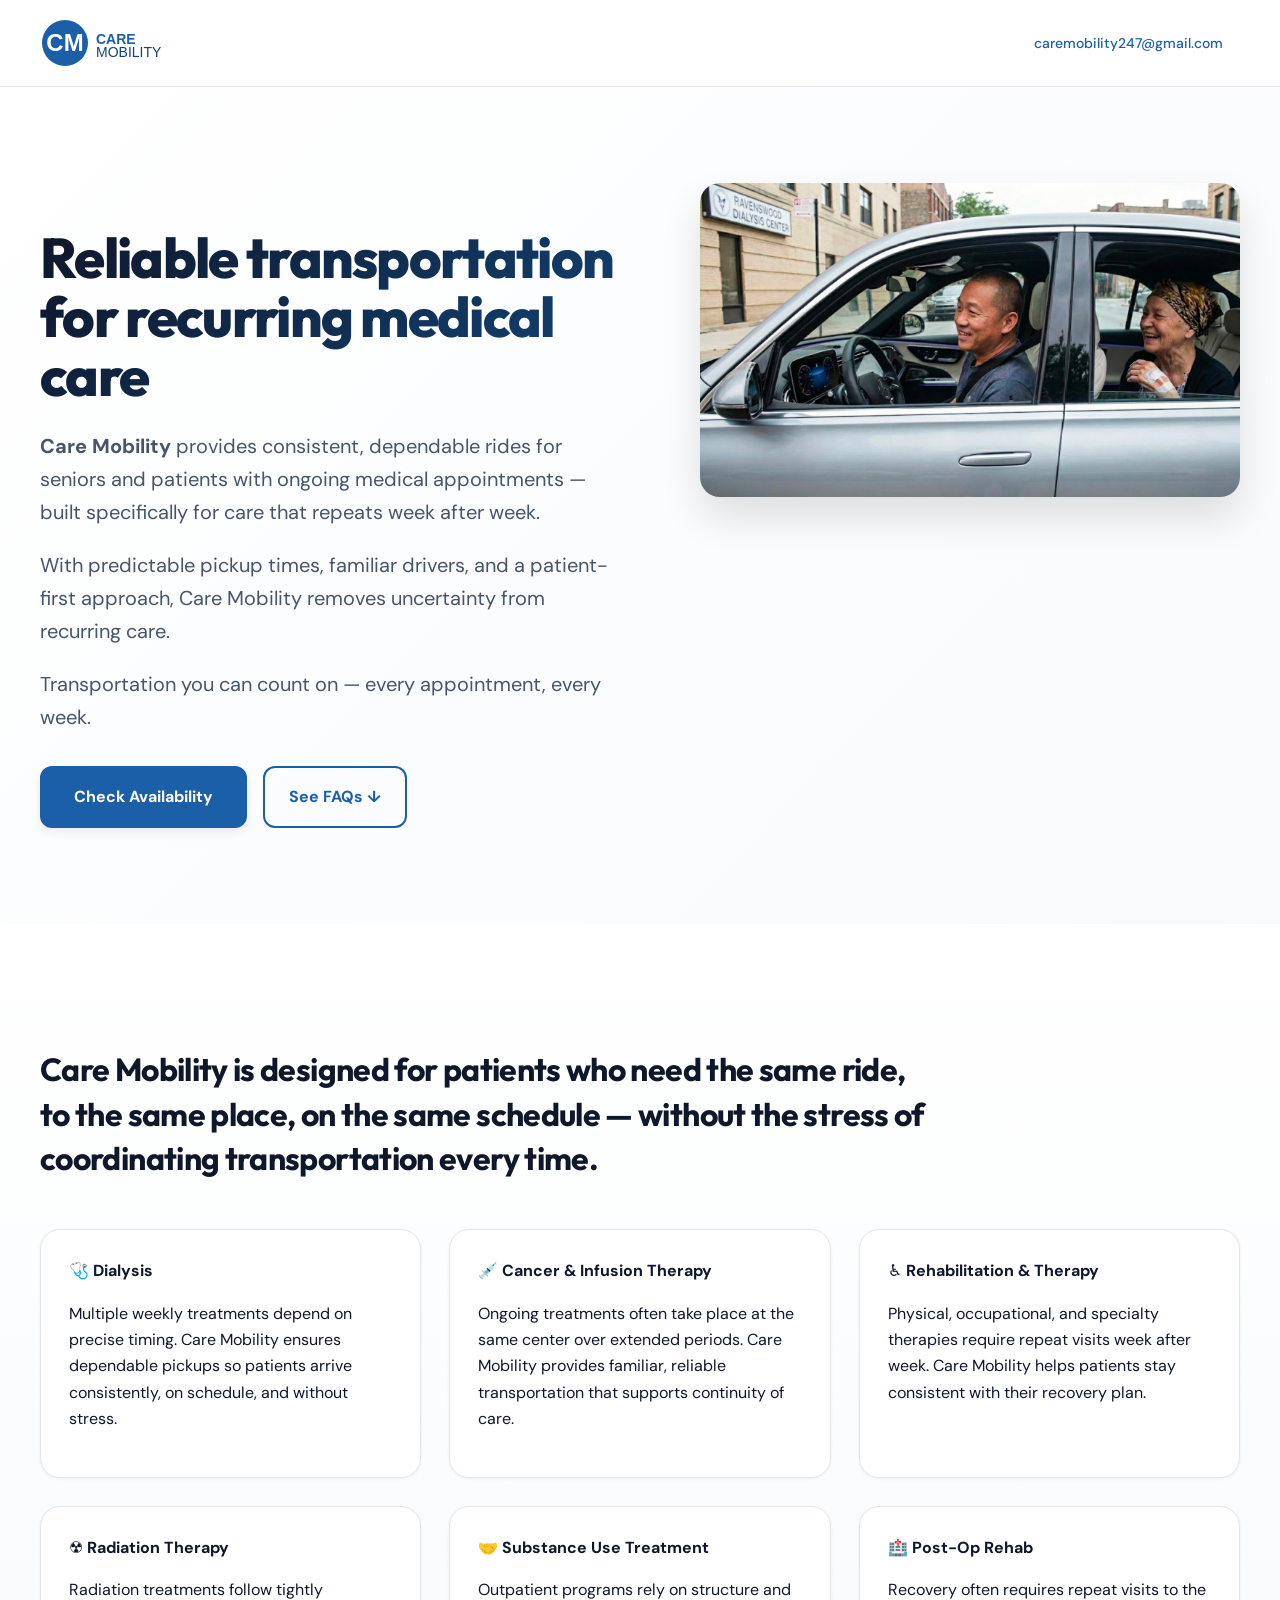
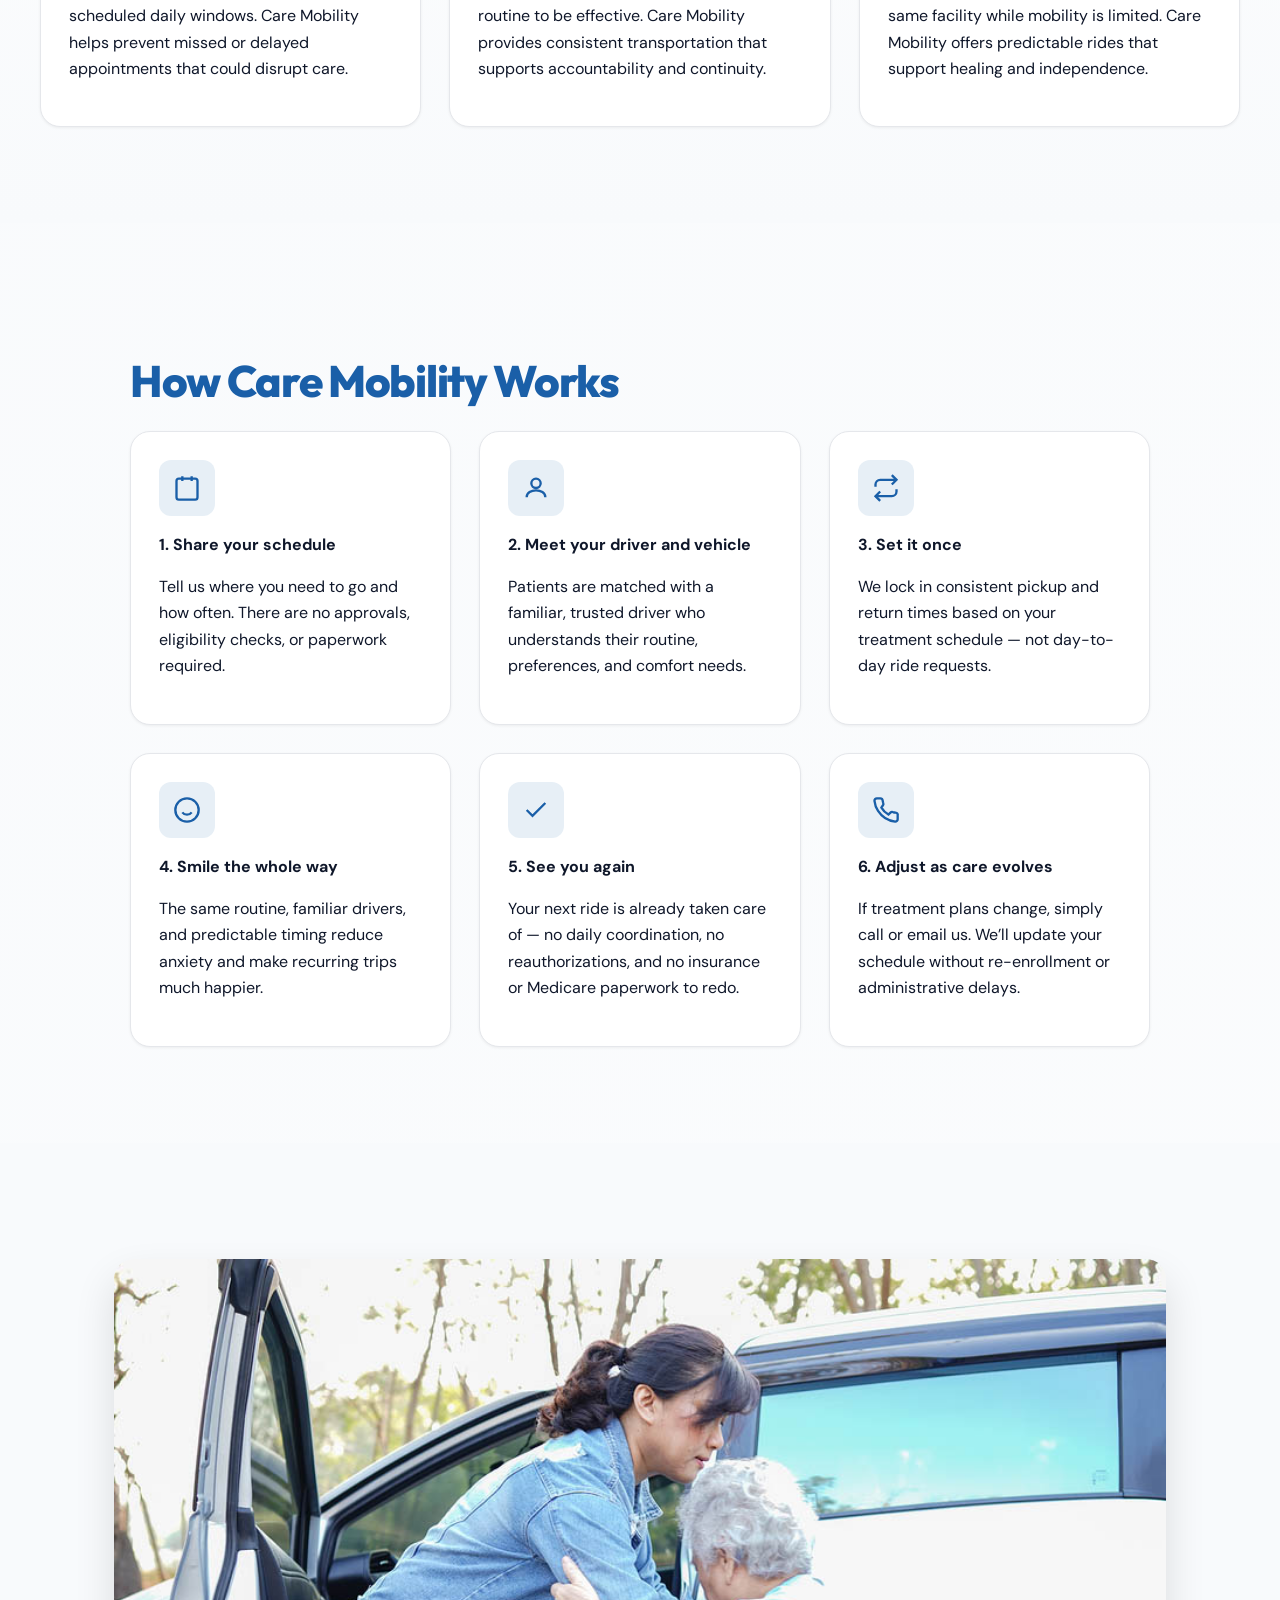
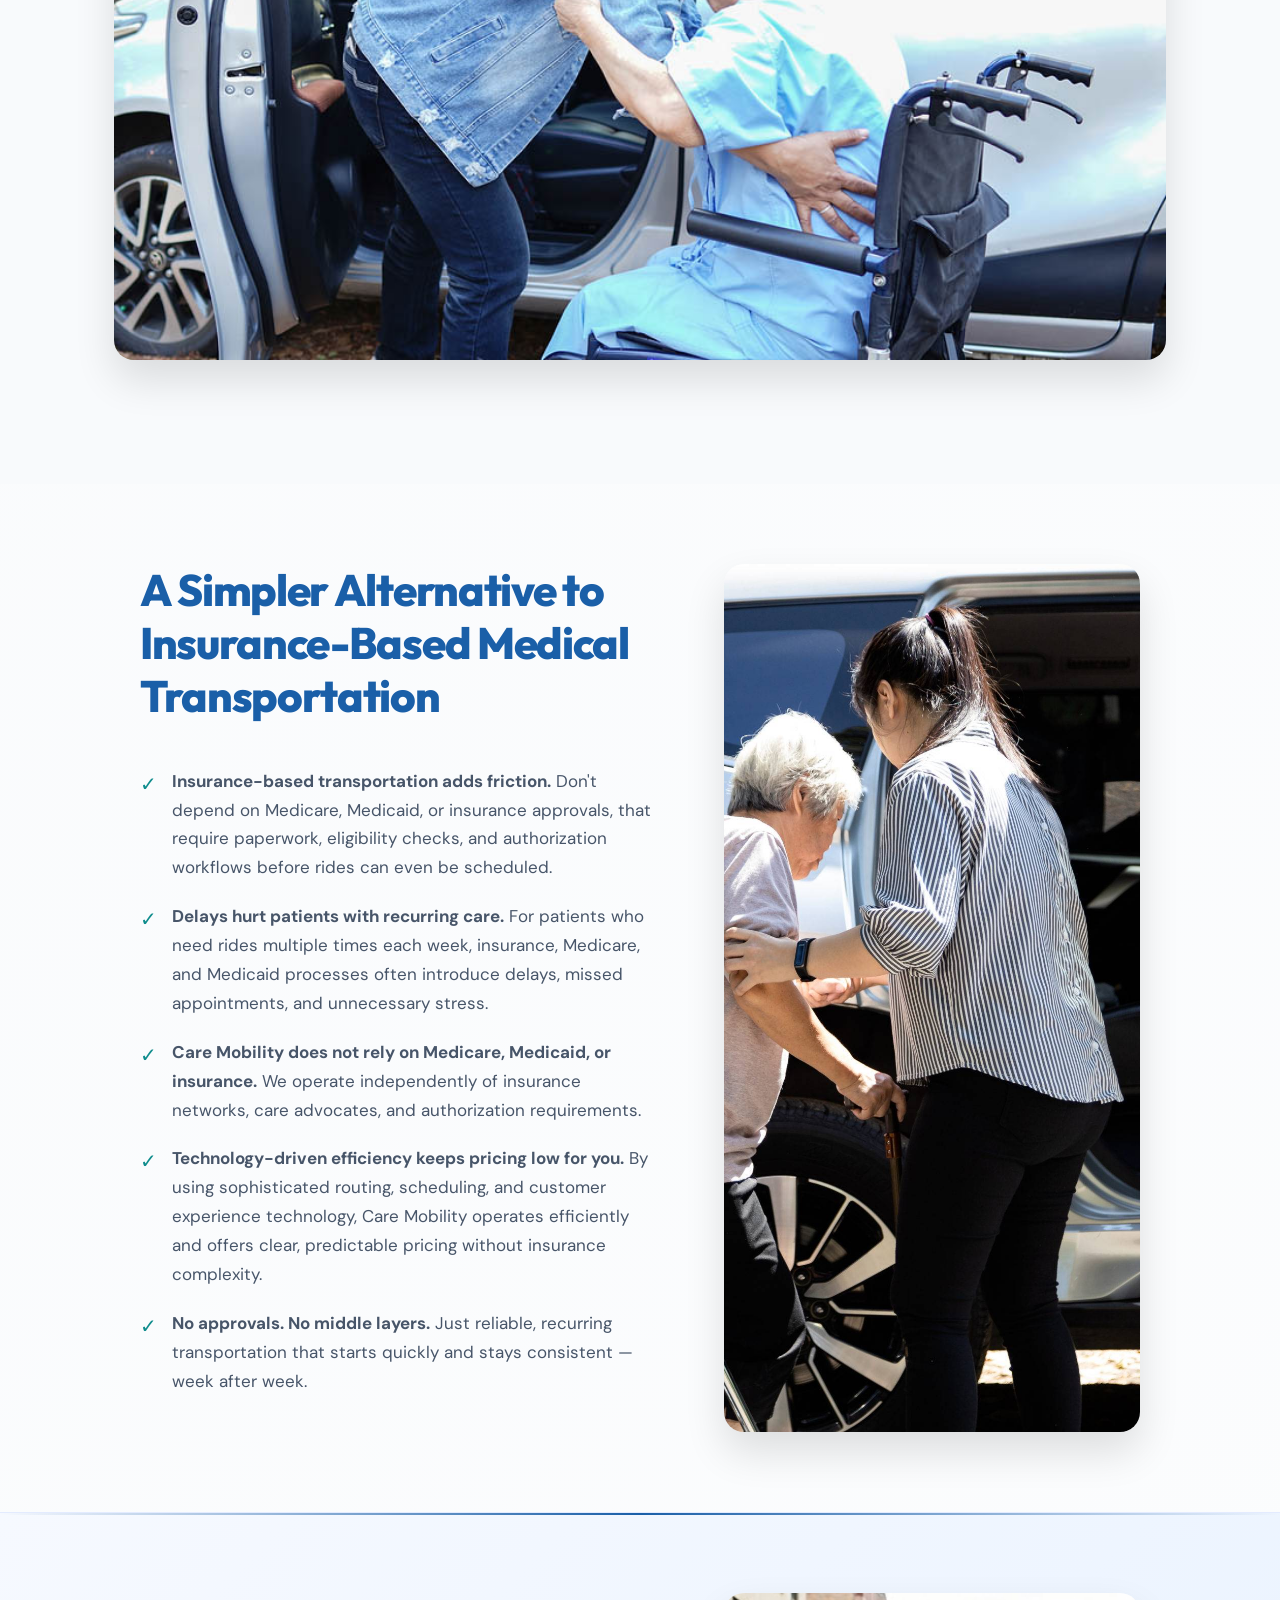
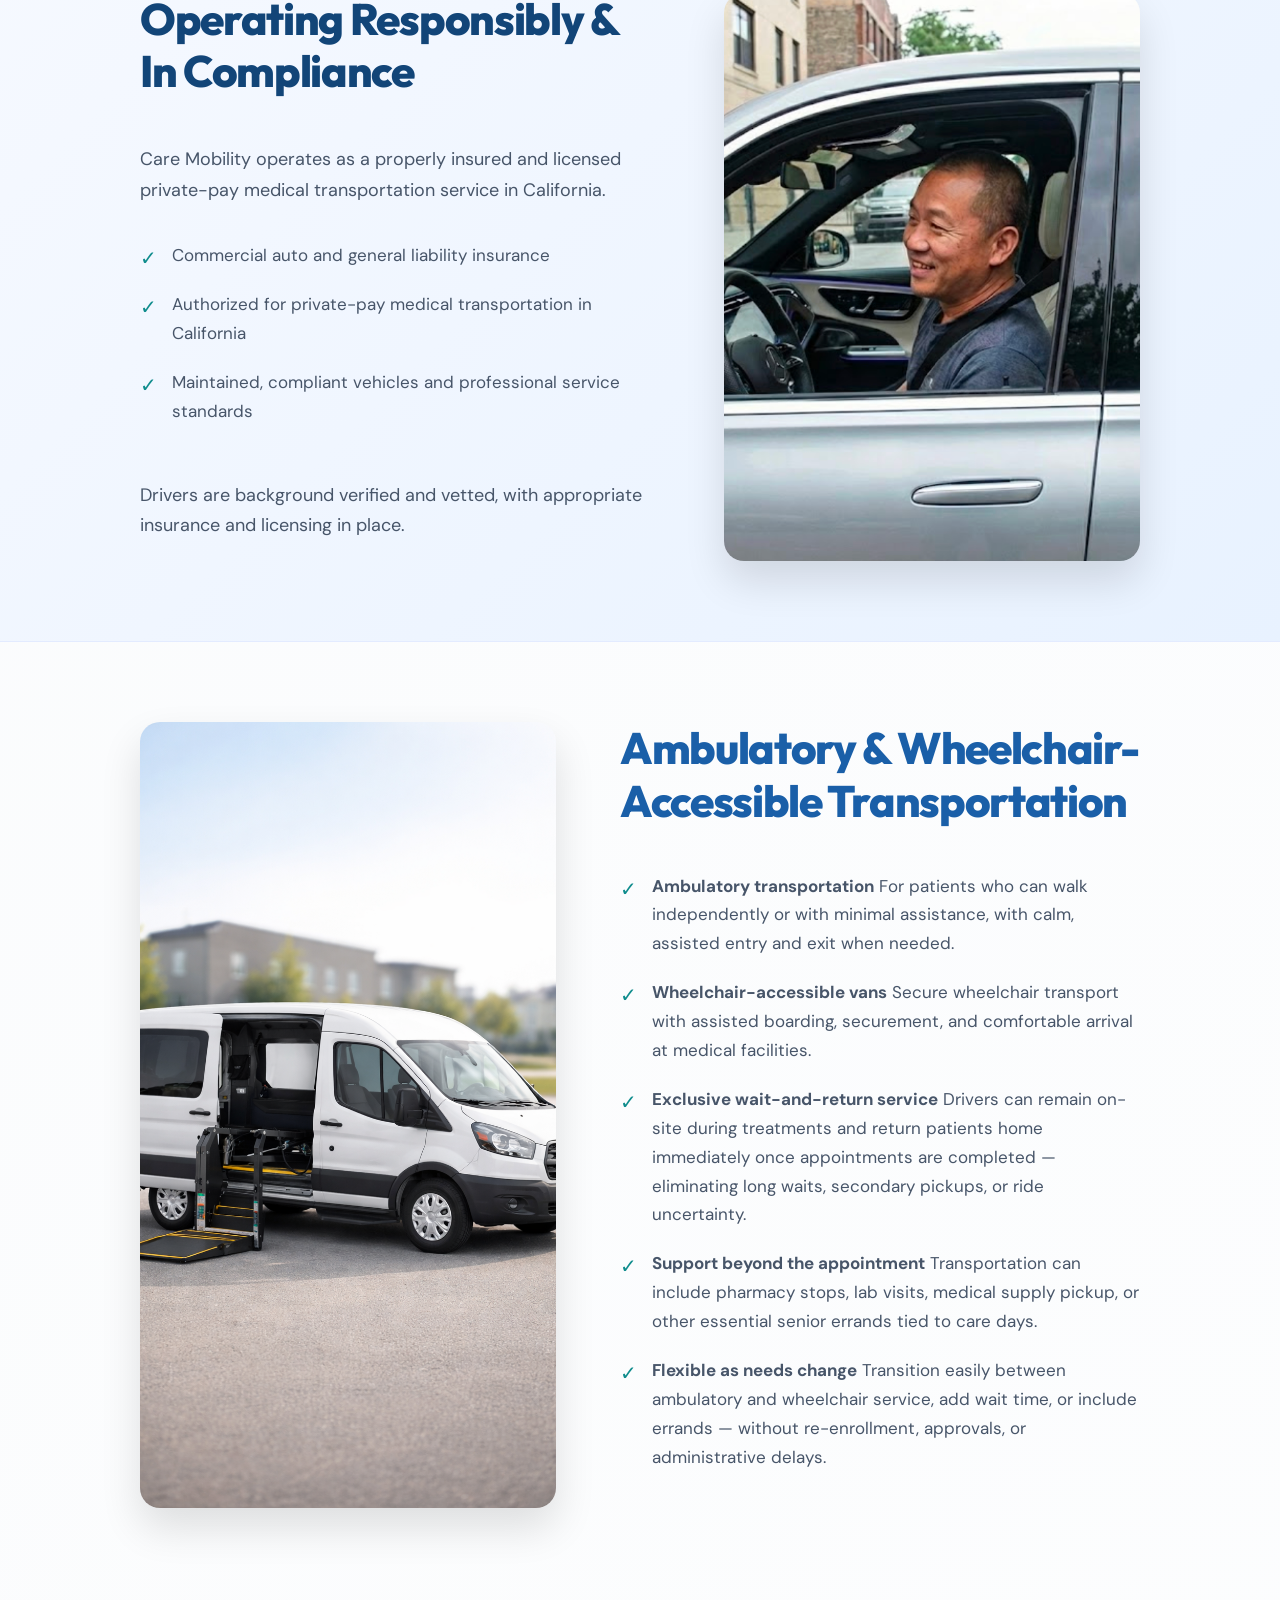
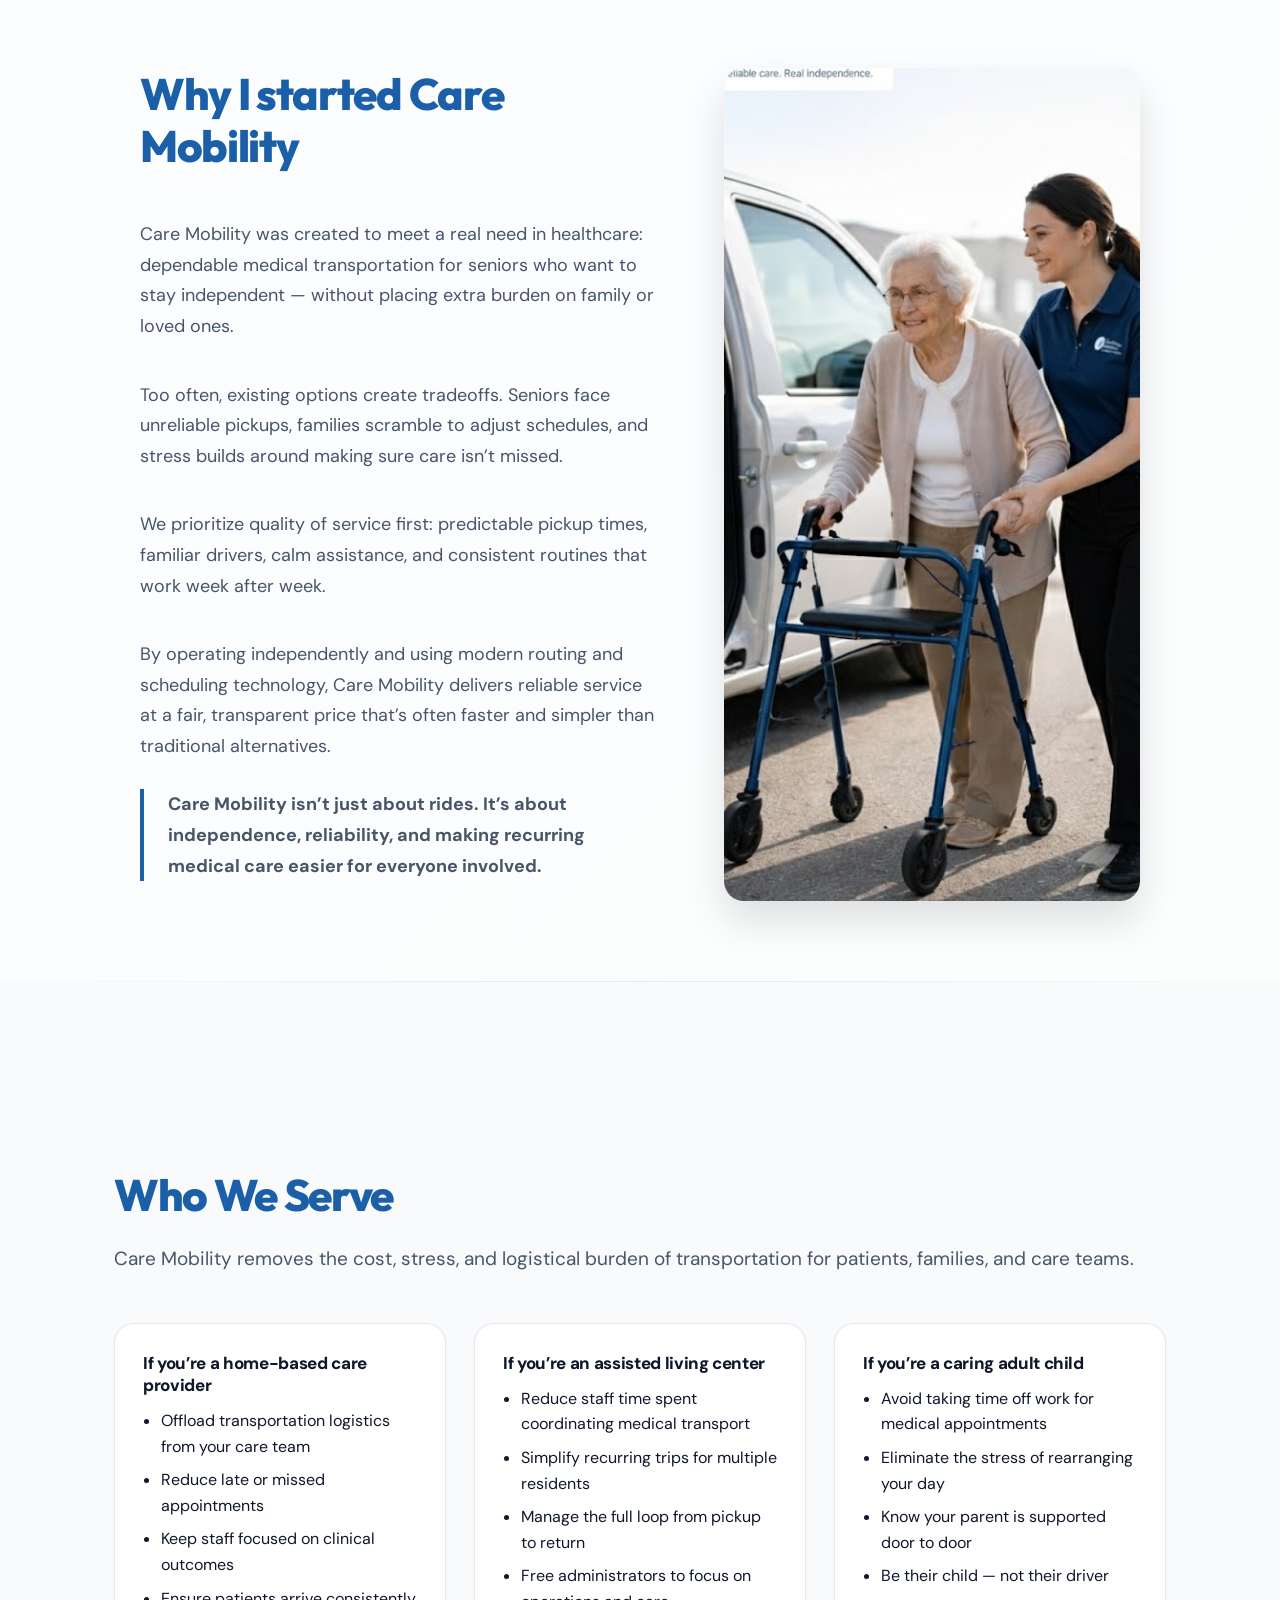
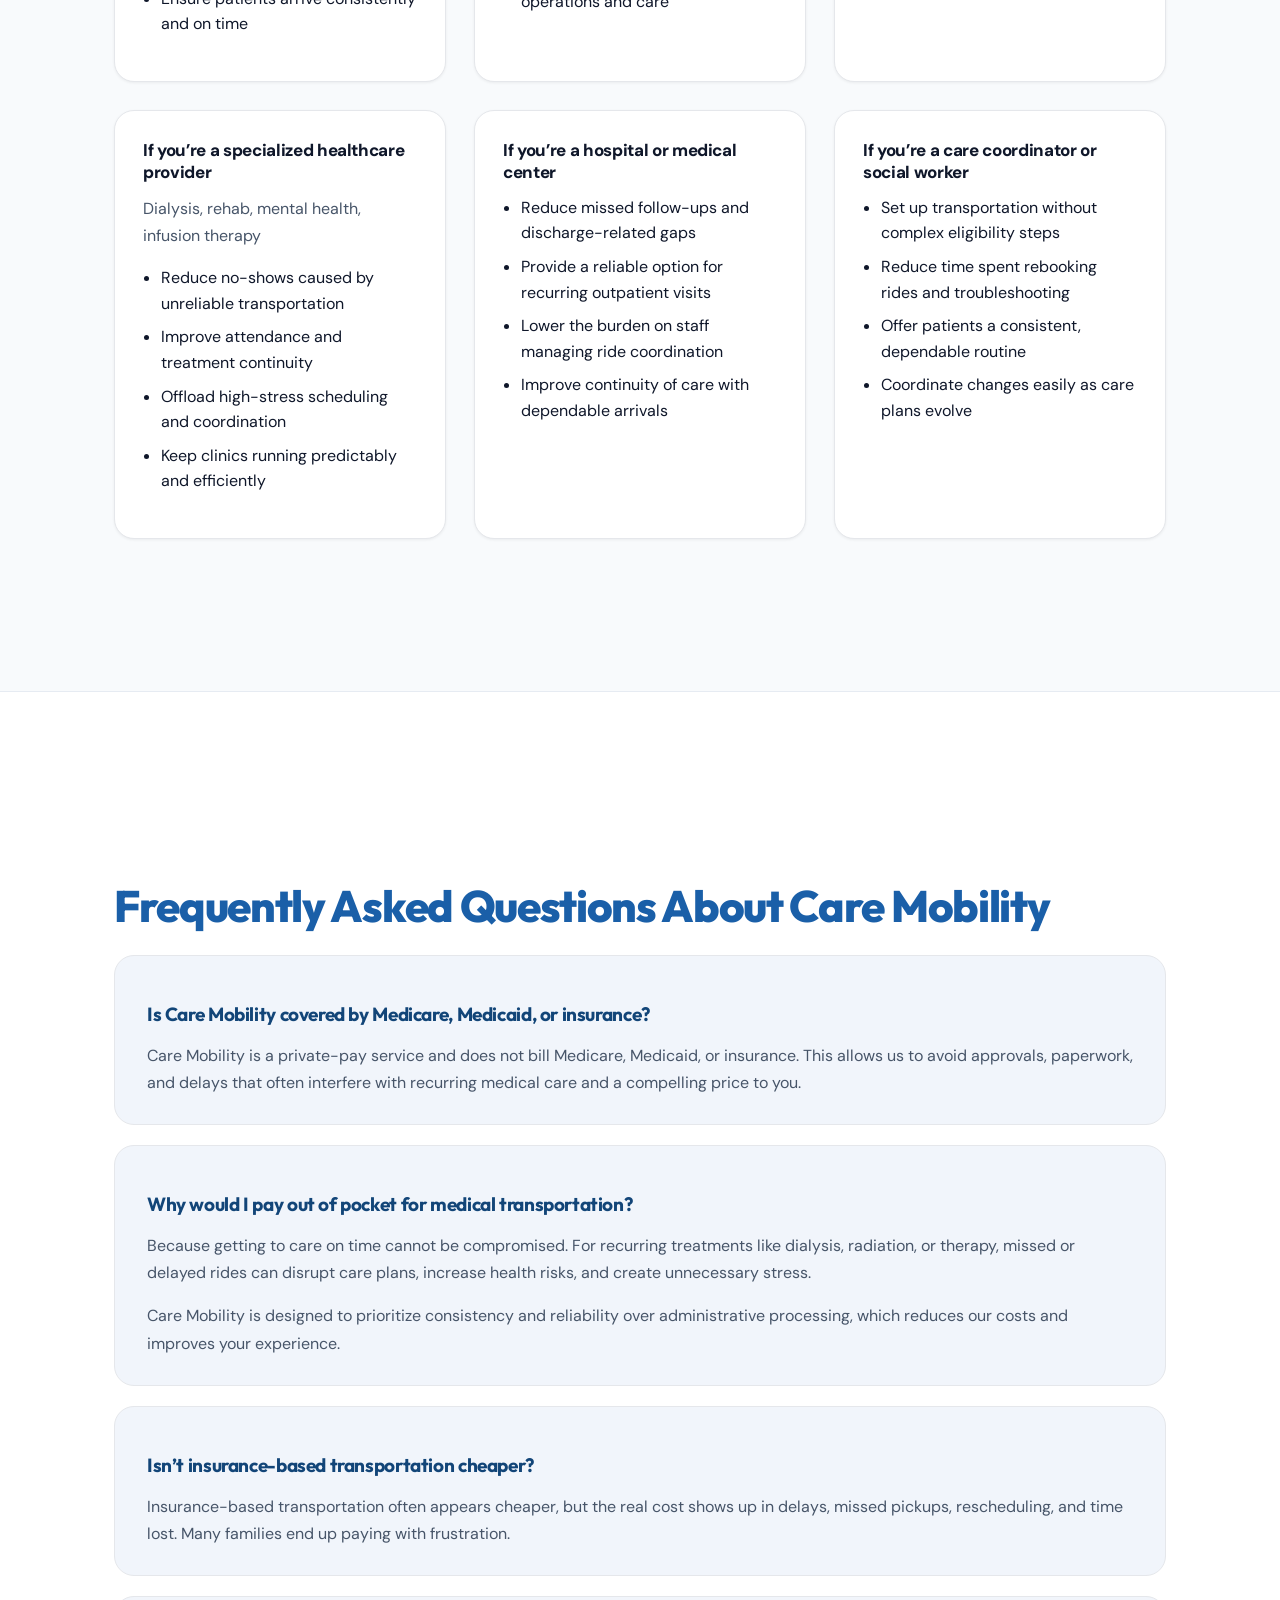
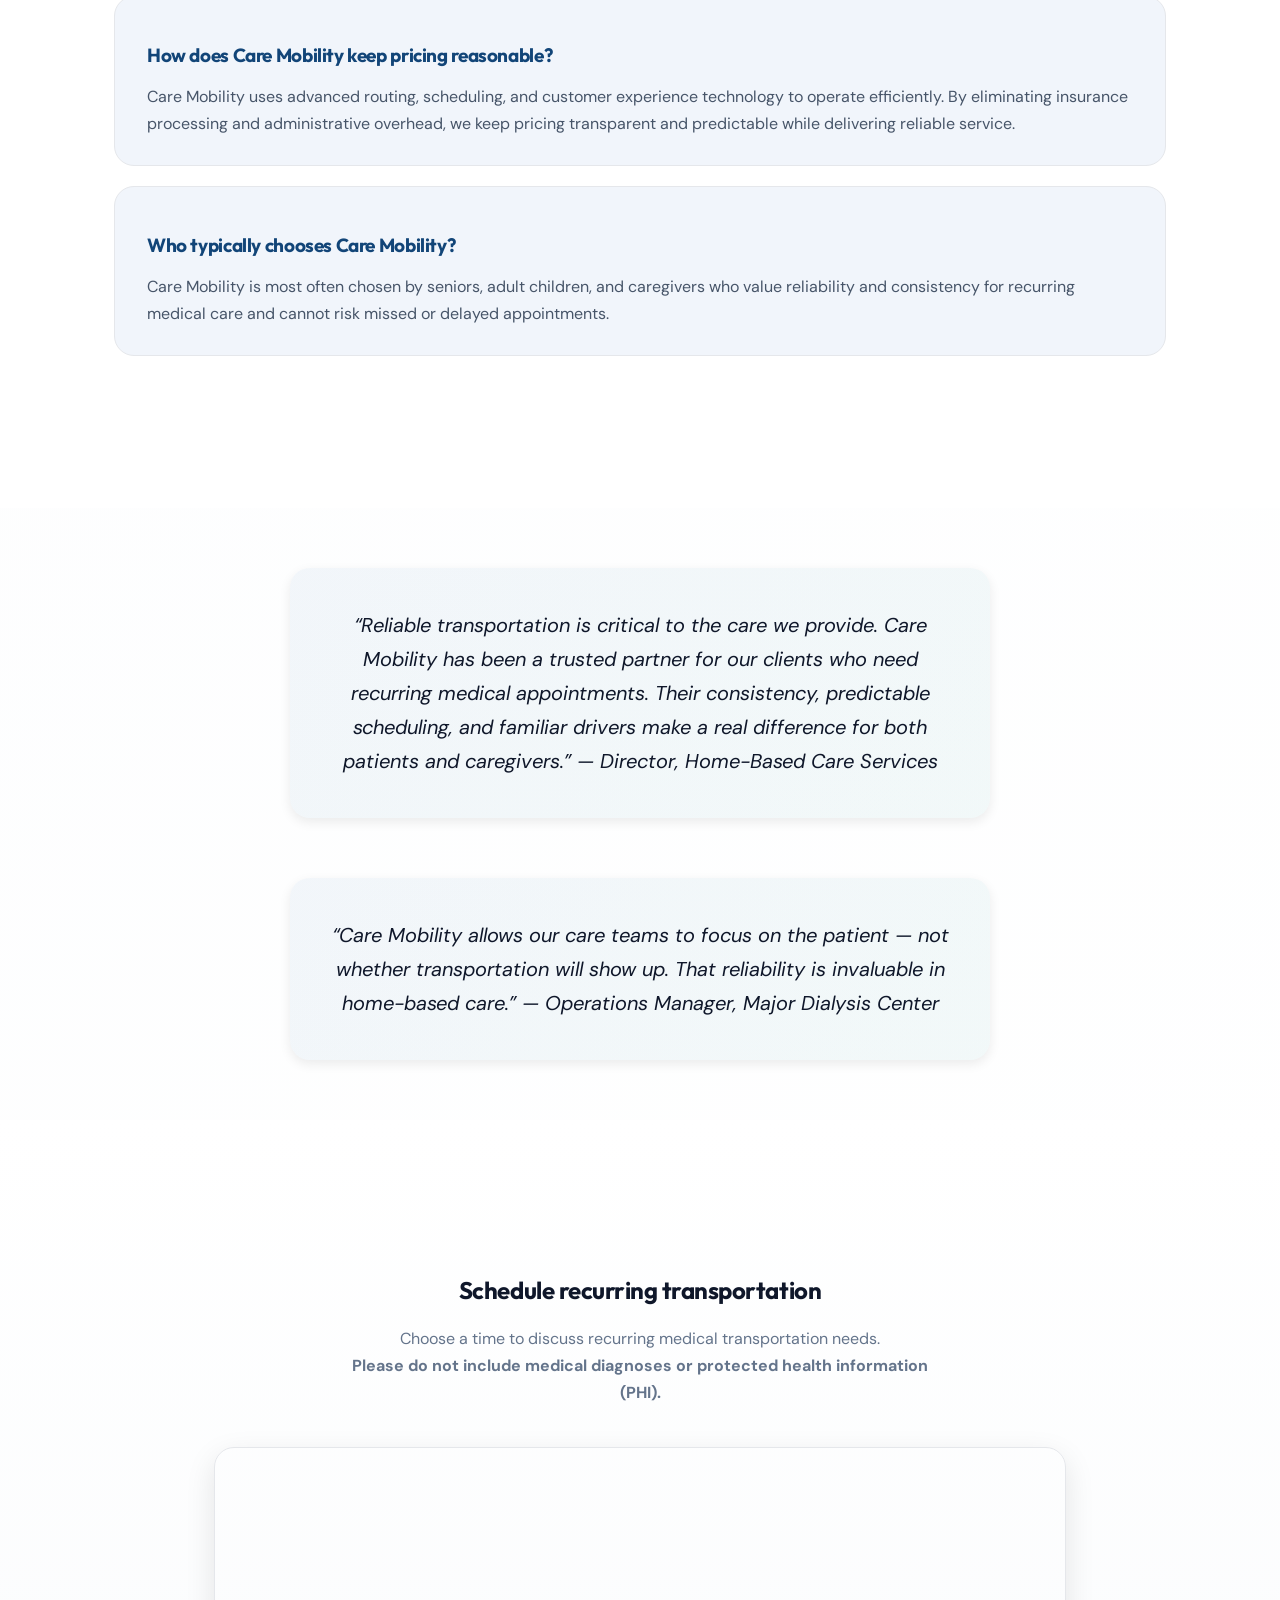
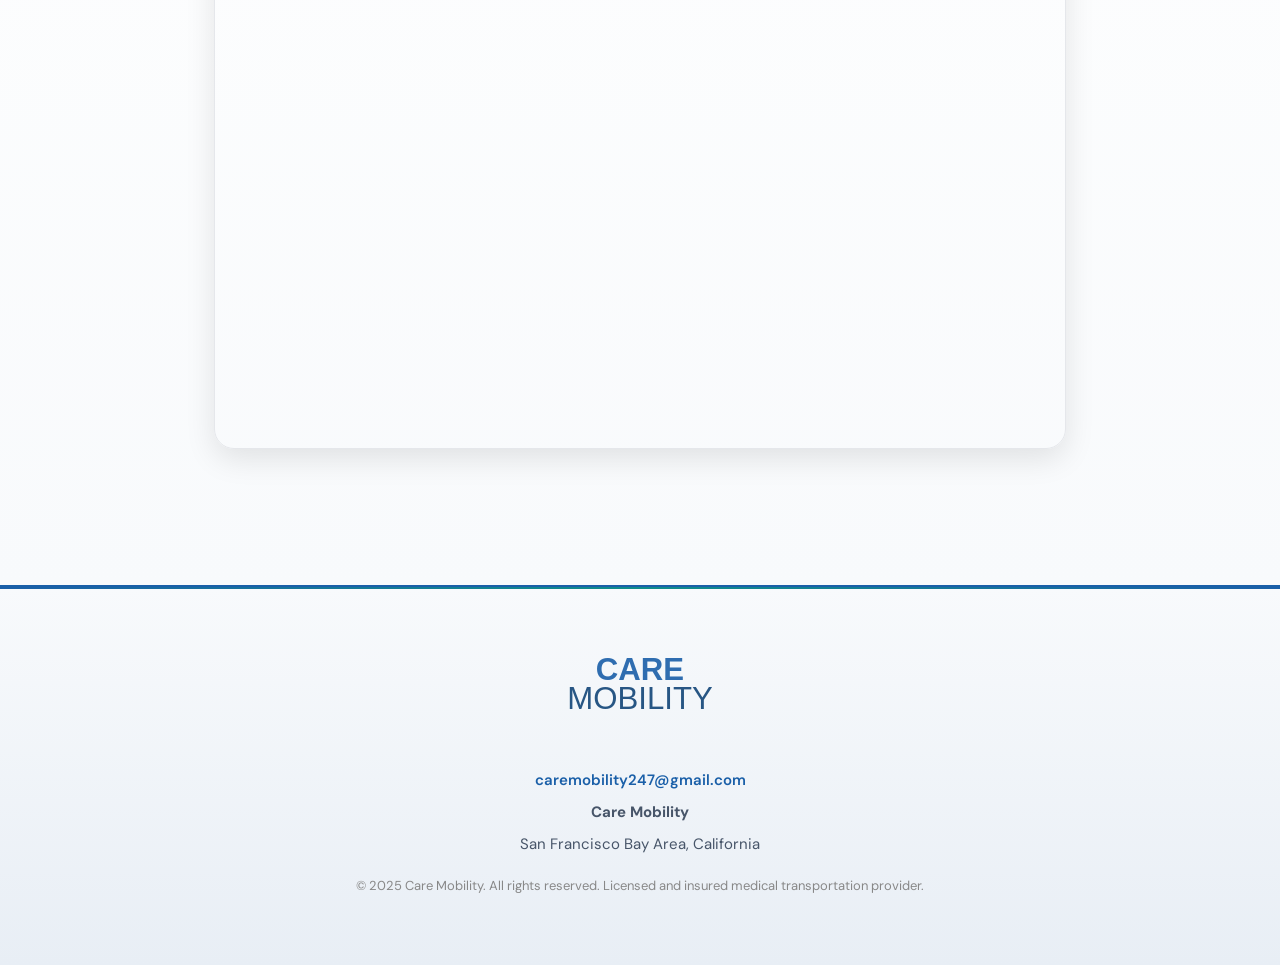
==== index.html @ 783d7b88 "edits" ====
<!DOCTYPE html>
<html lang="en">
<head>
  <meta charset="UTF-8" />
  <meta name="viewport" content="width=device-width, initial-scale=1.0" />
  <title>Care Mobility</title>
  <link rel="stylesheet" href="styles.css" />
  <link rel="icon" href="data:image/svg+xml,<svg xmlns='http://www.w3.org/2000/svg' viewBox='0 0 500 500'><circle cx='250' cy='250' r='240' fill='%231a5fa8'/><text x='250' y='345' font-family='Arial, sans-serif' font-size='280' font-weight='bold' fill='white' text-anchor='middle'>CM</text></svg>" type="image/svg+xml" />
  
  <!-- Google Fonts -->
  <link rel="preconnect" href="https://fonts.googleapis.com">
  <link rel="preconnect" href="https://fonts.gstatic.com" crossorigin>
  <link href="https://fonts.googleapis.com/css2?family=DM+Sans:wght@400;500;700&family=Outfit:wght@400;600;700;800&display=swap" rel="stylesheet">

  <!-- Calendly embed -->
  <link href="https://assets.calendly.com/assets/external/widget.css" rel="stylesheet">
</head>

<body>

<header class="header">
  <div class="header-left">
    <a href="/" class="header-image-link">
      <svg class="header-logo" viewBox="0 0 800 250" xmlns="http://www.w3.org/2000/svg">
        <circle cx="125" cy="125" r="115" fill="#1a5fa8"/>
        <text x="125" y="165" font-family="Arial, sans-serif" font-size="120" font-weight="bold" fill="white" text-anchor="middle">CM</text>
        <text x="280" y="130" font-family="Arial, sans-serif" font-size="70" font-weight="700" fill="#1a5fa8">CARE</text>
        <text x="280" y="195" font-family="Arial, sans-serif" font-size="70" font-weight="300" fill="#124578">MOBILITY</text>
      </svg>
    </a>
  </div>

  <div class="header-right">
    <a href="mailto:caremobility247@gmail.com">caremobility247@gmail.com</a>
  </div>
</header>

<!-- HERO -->
<section class="hero">
  <div class="hero-copy">
    <h1>Reliable transportation<br>for recurring medical care</h1>
    <p>
      <strong>Care Mobility</strong> provides consistent, dependable rides for seniors
      and patients with ongoing medical appointments — built specifically
      for care that repeats week after week.
    </p>
    <p class="hero-subcopy">
      With predictable pickup times, familiar drivers, and a patient-first
      approach, Care Mobility removes uncertainty from recurring care.
    </p>
    <p class="hero-cta">
      Transportation you can count on — every appointment, every week.
    </p>

    <div class="hero-actions">
      <a href="#schedule" class="primary-cta">Check Availability</a>
      <a href="#faq" class="secondary-cta">See FAQs ↓</a>
    </div>
  </div>

  <div class="hero-image">
    <img src="assets/DialysisTrip.jpg" alt="Pleasant ride conversation" />
  </div>
</section>

<!-- SERVICES -->
<section class="services">
  <h2>
    <strong>Care Mobility is designed for patients</strong> who need the same ride,
    to the same place, on the same schedule — without the stress of coordinating
    transportation every time.
  </h2>
  
  <div class="service-grid">
    <div class="service-card">
      <strong>🩺 Dialysis</strong>
      <p>
        Multiple weekly treatments depend on precise timing. Care Mobility ensures
        dependable pickups so patients arrive consistently, on schedule, and without stress.
      </p>
    </div>

    <div class="service-card">
      <strong>💉 Cancer & Infusion Therapy</strong>
      <p>
        Ongoing treatments often take place at the same center over extended periods.
        Care Mobility provides familiar, reliable transportation that supports continuity of care.
      </p>
    </div>

    <div class="service-card">
      <strong>♿ Rehabilitation & Therapy</strong>
      <p>
        Physical, occupational, and specialty therapies require repeat visits week after week.
        Care Mobility helps patients stay consistent with their recovery plan.
      </p>
    </div>

    <div class="service-card">
      <strong>☢️ Radiation Therapy</strong>
      <p>
        Radiation treatments follow tightly scheduled daily windows.
        Care Mobility helps prevent missed or delayed appointments that could disrupt care.
      </p>
    </div>

    <div class="service-card">
      <strong>🤝 Substance Use Treatment</strong>
      <p>
        Outpatient programs rely on structure and routine to be effective.
        Care Mobility provides consistent transportation that supports accountability and continuity.
      </p>
    </div>

    <div class="service-card">
      <strong>🏥 Post-Op Rehab</strong>
      <p>
        Recovery often requires repeat visits to the same facility while mobility is limited.
        Care Mobility offers predictable rides that support healing and independence.
      </p>
    </div>
  </div>
</section>


<!-- HOW IT WORKS -->
<section class="how-it-works">
  <h2 class="section-title-blue">How Care Mobility Works</h2>

  <div class="how-steps-grid">

    <div class="how-step">
      <div class="how-icon">
        <!-- calendar -->
        <svg viewBox="0 0 24 24" fill="none" stroke="currentColor">
          <rect x="3" y="4" width="18" height="18" rx="2"/>
          <line x1="16" y1="2" x2="16" y2="6"/>
          <line x1="8" y1="2" x2="8" y2="6"/>
        </svg>
      </div>
      <strong>1. Share your schedule</strong>
      <p>
        Tell us where you need to go and how often.
        There are no approvals, eligibility checks, or paperwork required.
      </p>
    </div>

    <div class="how-step">
      <div class="how-icon">
        <!-- user -->
        <svg viewBox="0 0 24 24" fill="none" stroke="currentColor">
          <circle cx="12" cy="8" r="4"/>
          <path d="M4 20c0-4 4-6 8-6s8 2 8 6"/>
        </svg>
      </div>
      <strong>2. Meet your driver and vehicle</strong>
      <p>
        Patients are matched with a familiar, trusted driver who understands
        their routine, preferences, and comfort needs.
      </p>
    </div>

    <div class="how-step">
      <div class="how-icon">
        <!-- repeat -->
        <svg viewBox="0 0 24 24" fill="none" stroke="currentColor">
          <polyline points="17 1 21 5 17 9"/>
          <path d="M3 11V9a4 4 0 014-4h14"/>
          <polyline points="7 23 3 19 7 15"/>
          <path d="M21 13v2a4 4 0 01-4 4H3"/>
        </svg>
      </div>
      <strong>3. Set it once</strong>
      <p>
        We lock in consistent pickup and return times based on your treatment
        schedule — not day-to-day ride requests.
      </p>
    </div>

    <div class="how-step">
      <div class="how-icon">
        <!-- smile -->
        <svg viewBox="0 0 24 24" fill="none" stroke="currentColor">
          <circle cx="12" cy="12" r="10"/>
          <path d="M8 14s1.5 2 4 2 4-2 4-2"/>
          <line x1="9" y1="9" x2="9.01" y2="9"/>
          <line x1="15" y1="9" x2="15.01" y2="9"/>
        </svg>
      </div>
      <strong>4. Smile the whole way</strong>
      <p>
        The same routine, familiar drivers, and predictable timing reduce
        anxiety and make recurring trips much happier.
      </p>
    </div>

    <div class="how-step">
      <div class="how-icon">
        <!-- check -->
        <svg viewBox="0 0 24 24" fill="none" stroke="currentColor">
          <polyline points="20 6 9 17 4 12"/>
        </svg>
      </div>
      <strong>5. See you again</strong>
      <p>
        Your next ride is already taken care of — no daily coordination,
        no reauthorizations, and no insurance or Medicare paperwork to redo.
      </p>
    </div>

    <div class="how-step">
      <div class="how-icon">
        <!-- phone -->
        <svg viewBox="0 0 24 24" fill="none" stroke="currentColor">
          <path d="M22 16.92v3a2 2 0 01-2.18 2
            19.79 19.79 0 01-8.63-3.07
            19.5 19.5 0 01-6-6
            19.79 19.79 0 01-3.07-8.67A2 2 0 014.11 2h3
            a2 2 0 012 1.72c.12.81.3 1.6.54 2.36a2 2 0 01-.45 2.11L8.09 9.91
            a16 16 0 006 6l1.72-1.72a2 2 0 012.11-.45
            c.76.24 1.55.42 2.36.54A2 2 0 0122 16.92z"/>
        </svg>
      </div>
      <strong>6. Adjust as care evolves</strong>
      <p>
        If treatment plans change, simply call or email us.
        We’ll update your schedule without re-enrollment or administrative delays.
      </p>
    </div>

  </div>
</section>

<!-- HOW IT WORKS IMAGE -->
<section class="how-works-image">
  <div class="container">
    <img src="assets/senior-arrival-medical.jpg" alt="Senior arriving at medical facility" class="full-width-image" />
  </div>
</section>

<!-- SIMPLER ALTERNATIVE -->
<section class="alt-module">
  <div class="alt-container alt-split">

    <div class="alt-text alt-flat">
      <h2>A Simpler Alternative to Insurance-Based Medical Transportation</h2>

      <ul class="alt-bullets flat">
        <li>
          <strong>Insurance-based transportation adds friction.</strong>
          Don't depend on Medicare, Medicaid, or insurance approvals,
          that require paperwork, eligibility checks, and authorization workflows
          before rides can even be scheduled.
        </li>

        <li>
          <strong>Delays hurt patients with recurring care.</strong>
          For patients who need rides multiple times each week, insurance,
          Medicare, and Medicaid processes often introduce delays, missed
          appointments, and unnecessary stress.
        </li>

        <li>
          <strong>Care Mobility does not rely on Medicare, Medicaid, or insurance.</strong>
          We operate independently of insurance networks, care advocates,
          and authorization requirements.
        </li>

        <li>
          <strong>Technology-driven efficiency keeps pricing low for you.</strong>
          By using sophisticated routing, scheduling, and customer experience
          technology, Care Mobility operates efficiently and offers clear,
          predictable pricing without insurance complexity.
        </li>

        <li>
          <strong>No approvals. No middle layers.</strong>
          Just reliable, recurring transportation that starts quickly and
          stays consistent — week after week.
        </li>
      </ul>
    </div>

    <div class="alt-images">
      <img src="assets/senior-driver-assist.jpg" alt="Driver assisting senior into vehicle" />
    </div>
  </div>
</section>

<!-- INSURANCE & LICENSING -->
<section class="alt-module trust-module subtle">
  <div class="alt-container alt-split">

    <!-- LEFT: COPY -->
    <div class="alt-text">
      <h2>Operating Responsibly & In Compliance</h2>

      <p>
        Care Mobility operates as a properly insured and licensed
        private-pay medical transportation service in California.
      </p>

      <ul class="alt-bullets compact">
        <li>Commercial auto and general liability insurance</li>
        <li>Authorized for private-pay medical transportation in California</li>
        <li>Maintained, compliant vehicles and professional service standards</li>
      </ul>

      <p class="trust-oneline">
        Drivers are background verified and vetted, with appropriate insurance
        and licensing in place.
      </p>
    </div>

    <!-- RIGHT: IMAGE -->
    <div class="alt-images trust-image">
      <img
        src="assets/DialysisTrip.jpg"
        alt="Care Mobility driver transporting a patient to a dialysis appointment"
      />
    </div>

  </div>
</section>

<!-- MODULE: VEHICLE TYPES & EXTENDED SERVICES -->
<section class="alt-module light">
  <div class="alt-container alt-split">

    <!-- LEFT: IMAGES -->
    <div class="alt-images">
      <img src="assets/WheelchairAccessible.png"
           alt="Driver assisting senior out of vehicle" />
    </div>

    <!-- RIGHT: COPY -->
    <div class="alt-text">
      <h2>Ambulatory & Wheelchair-Accessible Transportation</h2>

      <ul class="alt-bullets">
        <li>
          <strong>Ambulatory transportation</strong>
          For patients who can walk independently or with minimal assistance,
          with calm, assisted entry and exit when needed.
        </li>

        <li>
          <strong>Wheelchair-accessible vans</strong>
          Secure wheelchair transport with assisted boarding, securement,
          and comfortable arrival at medical facilities.
        </li>

        <li>
          <strong>Exclusive wait-and-return service</strong>
          Drivers can remain on-site during treatments and return patients
          home immediately once appointments are completed — eliminating
          long waits, secondary pickups, or ride uncertainty.
        </li>

        <li>
          <strong>Support beyond the appointment</strong>
          Transportation can include pharmacy stops, lab visits, medical
          supply pickup, or other essential senior errands tied to care days.
        </li>

        <li>
          <strong>Flexible as needs change</strong>
          Transition easily between ambulatory and wheelchair service, add
          wait time, or include errands — without re-enrollment, approvals,
          or administrative delays.
        </li>
      </ul>
    </div>

  </div>
</section>

<!-- CARE MOBILITY DIFFERENCE -->
<section class="alt-module why-narrative">
  <div class="alt-split">

    <!-- LEFT: COPY -->
    <div class="alt-text">
      <h2>Why I started Care Mobility</h2>

      <p>
        Care Mobility was created to meet a real need in healthcare:
        dependable medical transportation for seniors who want to stay
        independent — without placing extra burden on family or loved ones.
      </p>

      <p>
        Too often, existing options create tradeoffs. Seniors face unreliable
        pickups, families scramble to adjust schedules, and stress builds
        around making sure care isn’t missed.
      </p>

      <p>
        We prioritize quality of service first: predictable pickup times,
        familiar drivers, calm assistance, and consistent routines that work
        week after week.
      </p>

      <p>
        By operating independently and using modern routing and scheduling
        technology, Care Mobility delivers reliable service at a fair,
        transparent price that’s often faster and simpler than traditional
        alternatives.
      </p>

      <p class="why-emphasis">
        Care Mobility isn’t just about rides.
        It’s about independence, reliability, and making recurring medical
        care easier for everyone involved.
      </p>
    </div>

    <!-- RIGHT: BRAND IMAGE -->
    <div class="alt-images">
      <img
        src="assets/CareMobilityDifference.jpg"
        alt="The Care Mobility Difference – Reliable care. Real independence."
      />
    </div>

  </div>
</section>

<!-- WHO WE SERVE -->
<section class="section section-soft">
  <div class="container">

    <h2 class="section-title-blue">Who We Serve</h2>
    <p class="how-subhead">
      Care Mobility removes the cost, stress, and logistical burden of transportation
      for patients, families, and care teams.
    </p>

    <div class="grid grid-3">

      <!-- Home-based care providers -->
      <div class="card">
        <strong class="persona-title">If you’re a home-based care provider</strong> 
        <ul style="padding-left: 18px; margin-top: 12px;">
          <li>Offload transportation logistics from your care team</li>
          <li>Reduce late or missed appointments</li>
          <li>Keep staff focused on clinical outcomes</li>
          <li>Ensure patients arrive consistently and on time</li>
        </ul>
      </div>

      <!-- Assisted living centers -->
      <div class="card">
        <strong class="persona-title">If you’re an assisted living center</strong>
        <ul style="padding-left: 18px; margin-top: 12px;">
          <li>Reduce staff time spent coordinating medical transport</li>
          <li>Simplify recurring trips for multiple residents</li>
          <li>Manage the full loop from pickup to return</li>
          <li>Free administrators to focus on operations and care</li>
        </ul>
      </div>

      <!-- Adult children -->
      <div class="card">
        <strong class="persona-title">If you’re a caring adult child</strong>
        <ul style="padding-left: 18px; margin-top: 12px;">
          <li>Avoid taking time off work for medical appointments</li>
          <li>Eliminate the stress of rearranging your day</li>
          <li>Know your parent is supported door to door</li>
          <li>Be their child — not their driver</li>
        </ul>
      </div>

      <!-- Specialized healthcare providers -->
      <div class="card">
        <strong class="persona-title">If you’re a specialized healthcare provider</strong>
        <p class="text-muted" style="margin: 8px 0 10px;">
          Dialysis, rehab, mental health, infusion therapy
        </p>
        <ul style="padding-left: 18px;">
          <li>Reduce no-shows caused by unreliable transportation</li>
          <li>Improve attendance and treatment continuity</li>
          <li>Offload high-stress scheduling and coordination</li>
          <li>Keep clinics running predictably and efficiently</li>
        </ul>
      </div>

      <!-- NEW: Hospitals & medical centers -->
      <div class="card">
        <strong class="persona-title">If you’re a hospital or medical center</strong>
        <ul style="padding-left: 18px; margin-top: 12px;">
          <li>Reduce missed follow-ups and discharge-related gaps</li>
          <li>Provide a reliable option for recurring outpatient visits</li>
          <li>Lower the burden on staff managing ride coordination</li>
          <li>Improve continuity of care with dependable arrivals</li>
        </ul>
      </div>

      <!-- NEW: Care coordinators & social workers -->
      <div class="card">
        <strong class="persona-title">If you’re a care coordinator or social worker</strong>
        <ul style="padding-left: 18px; margin-top: 12px;">
          <li>Set up transportation without complex eligibility steps</li>
          <li>Reduce time spent rebooking rides and troubleshooting</li>
          <li>Offer patients a consistent, dependable routine</li>
          <li>Coordinate changes easily as care plans evolve</li>
        </ul>
      </div>

    </div>
  </div>
</section>

<!-- ADDED: FAQ ANCHOR TARGET (insert only) -->
<div id="faq"></div>
<!-- /ADDED -->

<!-- FAQ -->
<section class="faq faq-contrast">
  <div class="faq-inner">

    <h2 class="section-title-blue">Frequently Asked Questions About Care Mobility</h2>

    <div class="faq-list">

      <div class="faq-item">
        <h3>Is Care Mobility covered by Medicare, Medicaid, or insurance?</h3>
        <p>
          Care Mobility is a private-pay service and does not bill Medicare,
          Medicaid, or insurance. This allows us to avoid approvals,
          paperwork, and delays that often interfere with recurring
          medical care and a compelling price to you.
        </p>
      </div>

      <div class="faq-item">
        <h3>Why would I pay out of pocket for medical transportation?</h3>
        <p>
          Because getting to care on time cannot be compromised. For
          recurring treatments like dialysis, radiation, or therapy,
          missed or delayed rides can disrupt care plans, increase
          health risks, and create unnecessary stress.
        </p>
        <p>
          Care Mobility is designed to prioritize consistency and
          reliability over administrative processing, which reduces 
          our costs and improves your experience.
        </p>
      </div>

      <div class="faq-item">
        <h3>Isn’t insurance-based transportation cheaper?</h3>
        <p>
          Insurance-based transportation often appears cheaper, but the
          real cost shows up in delays, missed pickups, rescheduling,
          and time lost. Many families end up paying with frustration.
        </p>
      </div>

      <div class="faq-item">
        <h3>How does Care Mobility keep pricing reasonable?</h3>
        <p>
          Care Mobility uses advanced routing, scheduling, and customer
          experience technology to operate efficiently. By eliminating
          insurance processing and administrative overhead, we keep
          pricing transparent and predictable while delivering reliable
          service.
        </p>
      </div>

      <div class="faq-item">
        <h3>Who typically chooses Care Mobility?</h3>
        <p>
          Care Mobility is most often chosen by seniors, adult children,
          and caregivers who value reliability and consistency for
          recurring medical care and cannot risk missed or delayed
          appointments.
        </p>
      </div>

    </div>
  </div>
</section>


<!-- QUOTES -->
<section class="quote">
  <blockquote>
    “Reliable transportation is critical to the care we provide. Care Mobility
    has been a trusted partner for our clients who need recurring medical
    appointments. Their consistency, predictable scheduling, and familiar
    drivers make a real difference for both patients and caregivers.”
    
    <span>— Director, Home-Based Care Services</span>
  </blockquote>

  <blockquote class="secondary-quote">
    “Care Mobility allows our care teams to focus on the patient — not whether
    transportation will show up. That reliability is invaluable in home-based care.”
    
    <span>— Operations Manager, Major Dialysis Center</span>
  </blockquote>
</section>

<!-- SCHEDULING -->
<div id="schedule"></div>

<section class="final-cta">
  <div class="final-cta-inner">
    <h2>Schedule recurring transportation</h2>
    <p class="cta-disclaimer">
      Choose a time to discuss recurring medical transportation needs.<br>
      <strong>Please do not include medical diagnoses or protected health information (PHI).</strong>
    </p>

    <div class="calendly-container">
      <div
        class="calendly-inline-widget"
        data-url="https://calendly.com/caremobility247/30min"
        style="min-width:320px;height:600px;"> </div>
    </div>
  </div>
</section>

<script data-cfasync="false" src="/cdn-cgi/scripts/5c5dd728/cloudflare-static/email-decode.min.js"></script><script type="text/javascript" src="https://assets.calendly.com/assets/external/widget.js" async></script>

<footer class="site-footer">
    <div class="footer-content">
        <svg class="footer-logo" viewBox="0 0 600 200" xmlns="http://www.w3.org/2000/svg">
            <text x="300" y="90" font-family="Arial, sans-serif" font-size="85" font-weight="700" fill="#1a5fa8" text-anchor="middle">CARE</text>
            <text x="300" y="170" font-family="Arial, sans-serif" font-size="85" font-weight="300" fill="#124578" text-anchor="middle">MOBILITY</text>
        </svg>
        
        <div class="footer-info">
            <p><a href="mailto:caremobility247@gmail.com">caremobility247@gmail.com</a></p>
            <p><strong>Care Mobility</strong></p>
            <p>San Francisco Bay Area, California</p>
            <p style="margin-top: 20px; font-size: 13px; color: #888;">
                © 2025 Care Mobility. All rights reserved. Licensed and insured medical transportation provider.
            </p>
        </div>
    </div>
</footer>

</body>
</html>
<script>
// Sticky header shadow on scroll
window.addEventListener('scroll', function() {
  const header = document.querySelector('.header');
  if (window.scrollY > 50) {
    header.classList.add('scrolled');
  } else {
    header.classList.remove('scrolled');
  }
});

// Smooth scroll for anchor links
document.querySelectorAll('a[href^="#"]').forEach(anchor => {
  anchor.addEventListener('click', function (e) {
    e.preventDefault();
    const target = document.querySelector(this.getAttribute('href'));
    if (target) {
      target.scrollIntoView({
        behavior: 'smooth',
        block: 'start'
      });
    }
  });
});
</script>
---- styles.css ----
/* =========================
   DESIGN TOKENS - ENHANCED
========================= */

:root {
  --text-main: #0f172a;
  --text-muted: #475569;
  --text-soft: #64748b;

  --bg-soft: #f8fafc;
  --bg-faq: #f1f5fb;
  --bg-gradient: linear-gradient(135deg, #f8fafc 0%, #ffffff 100%);

  --brand-blue: #1a5fa8;
  --brand-blue-dark: #124578;
  --brand-teal: #0e8c8c;
  --brand-orange: #e67e22;
  --border-light: #e5e7eb;

  --radius-lg: 20px;
  --radius-md: 12px;

  --pad-xl: 96px 40px;
  --pad-lg: 80px 24px;
  --pad-md: 56px 24px;

  --content-max: 1100px;
  
  /* Shadows */
  --shadow-sm: 0 1px 3px rgba(0,0,0,0.06);
  --shadow-md: 0 4px 12px rgba(0,0,0,0.08);
  --shadow-lg: 0 10px 30px rgba(0,0,0,0.1);
  --shadow-xl: 0 20px 40px rgba(0,0,0,0.12);
  
  /* Transitions */
  --transition-fast: 150ms ease;
  --transition-base: 250ms ease;
  --transition-slow: 400ms ease;
}

/* =========================
   BASE & SHARED - ENHANCED
========================= */

*,
*::before,
*::after {
  box-sizing: border-box;
}

html {
  scroll-behavior: smooth;
}

body {
  margin: 0;
  font-family: 'DM Sans', system-ui, -apple-system, sans-serif;
  color: var(--text-main);
  line-height: 1.65;
  font-size: 16px;
  -webkit-font-smoothing: antialiased;
  -moz-osx-font-smoothing: grayscale;
  background: var(--bg-gradient);
}

/* Shared width containers */
.container,
.why-inner,
.faq-inner,
.expectations-inner,
.final-cta-inner {
  max-width: var(--content-max);
  margin: 0 auto;
  padding: var(--pad-md);
}

/* Improved typography */
h1, h2, h3, h4, h5, h6 {
  font-family: 'Outfit', sans-serif;
  font-weight: 700;
  line-height: 1.2;
  letter-spacing: -0.02em;
}

/* =========================
   HEADER - ENHANCED
========================= */

.header {
  display: flex;
  justify-content: space-between;
  align-items: center;
  padding: 18px 40px;
  border-bottom: 1px solid var(--border-light);
  background: rgba(255, 255, 255, 0.95);
  backdrop-filter: blur(10px);
  position: sticky;
  top: 0;
  z-index: 1000;
  transition: box-shadow var(--transition-base);
}

.header.scrolled {
  box-shadow: var(--shadow-md);
}

.header-left {
  display: flex;
  align-items: center;
  gap: 12px;
}

.header-logo {
  height: 50px;
  width: auto;
  transition: transform var(--transition-base);
}

.header-image-link:hover .header-logo {
  transform: translateY(-2px);
}

.header-image-link {
  display: inline-flex;
  align-items: center;
}

.header-right a {
  color: var(--brand-blue);
  text-decoration: none;
  font-size: 14px;
  font-weight: 500;
  transition: color var(--transition-fast);
  padding: 8px 16px;
  border-radius: 8px;
  border: 1px solid transparent;
}

.header-right a:hover {
  color: var(--brand-blue-dark);
  background: rgba(26, 95, 168, 0.05);
  border-color: var(--brand-blue);
}

.logo { width: 40px; }
.brand { font-weight: 700; }
.tagline { font-size: 14px; color: var(--text-soft); }

/* =========================
   SECTION UTILITIES - ENHANCED
========================= */

.section { 
  padding: var(--pad-xl);
  position: relative;
}

.section-narrow { padding: var(--pad-lg); }

.section-soft { 
  background: var(--bg-soft);
  position: relative;
}

.section-soft::before {
  content: '';
  position: absolute;
  top: 0;
  left: 0;
  right: 0;
  height: 1px;
  background: linear-gradient(90deg, transparent, var(--border-light), transparent);
}

.section-title-blue {
  color: var(--brand-blue);
  font-size: 44px;
  font-weight: 800;
  line-height: 1.15;
  letter-spacing: -0.03em;
  margin-bottom: 1.5rem;
}

/* =========================
   HERO - ENHANCED
========================= */

.hero {
  display: grid;
  grid-template-columns: 1.05fr 0.95fr;
  gap: 64px;
  padding: var(--pad-xl);
  background: linear-gradient(135deg, #ffffff 0%, #f8fafc 100%);
}

.hero h1 {
  font-size: 56px;
  line-height: 1.05;
  margin-bottom: 24px;
  font-weight: 800;
  letter-spacing: -0.03em;
  background: linear-gradient(135deg, var(--text-main) 0%, var(--brand-blue-dark) 100%);
  -webkit-background-clip: text;
  -webkit-text-fill-color: transparent;
  background-clip: text;
}

.hero p {
  font-size: 20px;
  color: var(--text-muted);
  max-width: 580px;
  line-height: 1.65;
}

.hero-subcopy {
  font-size: 18px;
  margin-top: 16px;
  line-height: 1.7;
}

.hero-actions {
  margin-top: 32px;
  display: flex;
  gap: 16px;
  flex-wrap: wrap;
}

.primary-cta {
  background: var(--brand-blue);
  color: #fff;
  padding: 16px 32px;
  border-radius: var(--radius-md);
  font-weight: 700;
  font-size: 16px;
  text-decoration: none;
  box-shadow: var(--shadow-md);
  transition: all var(--transition-base);
  border: 2px solid var(--brand-blue);
}

.primary-cta:hover {
  background: var(--brand-blue-dark);
  border-color: var(--brand-blue-dark);
  transform: translateY(-2px);
  box-shadow: var(--shadow-lg);
}

.secondary-cta {
  color: var(--brand-blue);
  font-weight: 700;
  font-size: 16px;
  text-decoration: none;
  align-self: center;
  padding: 16px 24px;
  border-radius: var(--radius-md);
  border: 2px solid var(--brand-blue);
  transition: all var(--transition-base);
}

.secondary-cta:hover {
  background: var(--brand-blue);
  color: white;
  transform: translateY(-2px);
}

.hero-image img {
  width: 100%;
  border-radius: var(--radius-lg);
  box-shadow: var(--shadow-xl);
  transition: transform var(--transition-slow);
}

.hero-image:hover img {
  transform: scale(1.02);
}

/* =========================
   GRIDS & CARDS - ENHANCED
========================= */

.grid { display: grid; gap: 28px; }
.grid-3 { grid-template-columns: repeat(3, 1fr); }

.card,
.service-card,
.how-step {
  background: white;
  padding: 28px;
  border-radius: var(--radius-lg);
  box-shadow: var(--shadow-sm);
  transition: all var(--transition-base);
  border: 1px solid var(--border-light);
  position: relative;
  overflow: hidden;
}

.card::before,
.service-card::before,
.how-step::before {
  content: '';
  position: absolute;
  top: 0;
  left: 0;
  right: 0;
  height: 3px;
  background: linear-gradient(90deg, var(--brand-blue), var(--brand-teal));
  opacity: 0;
  transition: opacity var(--transition-base);
}

.card:hover,
.service-card:hover,
.how-step:hover {
  transform: translateY(-4px);
  box-shadow: var(--shadow-lg);
  border-color: var(--brand-blue);
}

.card:hover::before,
.service-card:hover::before,
.how-step:hover::before {
  opacity: 1;
}

.card strong {
  display: block;
  margin-bottom: 12px;
  font-size: 17px;
  color: var(--text-main);
}

.card p {
  margin: 0;
  color: var(--text-muted);
  line-height: 1.7;
}

.card ul li {
  margin-bottom: 8px;
  line-height: 1.6;
}

/* =========================
   SERVICES - ENHANCED
========================= */

.services { 
  padding: var(--pad-xl);
  background: linear-gradient(180deg, white 0%, var(--bg-soft) 100%);
}

.services h2 {
  max-width: 900px;
  margin-bottom: 48px;
  font-size: 32px;
  line-height: 1.4;
  color: var(--text-main);
}

.service-grid {
  display: grid;
  grid-template-columns: repeat(3, 1fr);
  gap: 28px;
}

/* =========================
   HOW IT WORKS - ENHANCED
========================= */

.how-it-works {
  padding: var(--pad-xl);
  max-width: var(--content-max);
  margin: 0 auto;
}

.how-subhead {
  margin: 16px 0 48px;
  font-size: 19px;
  color: var(--text-muted);
  line-height: 1.6;
}

.how-steps-grid {
  display: grid;
  grid-template-columns: repeat(3, 1fr);
  gap: 28px;
}

.how-icon {
  width: 56px;
  height: 56px;
  margin-bottom: 16px;
  color: var(--brand-blue);
  background: rgba(26, 95, 168, 0.1);
  border-radius: 12px;
  display: flex;
  align-items: center;
  justify-content: center;
  transition: all var(--transition-base);
}

.how-step:hover .how-icon {
  background: var(--brand-blue);
  color: white;
  transform: scale(1.1);
}

.how-icon svg {
  width: 28px;
  height: 28px;
  stroke-width: 2;
}

/* =========================
   PERSONA ICONS - ENHANCED
========================= */

.persona-icon {
  width: 56px;
  height: 56px;
  margin-bottom: 20px;
  display: flex;
  align-items: center;
  justify-content: center;
  background: linear-gradient(135deg, rgba(26, 95, 168, 0.1), rgba(14, 140, 140, 0.1));
  border-radius: 14px;
  transition: all var(--transition-base);
}

.card:hover .persona-icon {
  background: linear-gradient(135deg, var(--brand-blue), var(--brand-teal));
  transform: scale(1.1) rotate(5deg);
}

.card:hover .persona-icon svg {
  stroke: white;
}

.persona-icon svg {
  width: 28px;
  height: 28px;
  transition: stroke var(--transition-base);
}

.persona-title {
  display: block;
  font-weight: 800;
  font-size: 19px;
  letter-spacing: -0.02em;
  line-height: 1.3;
  margin-bottom: 12px;
  color: var(--brand-blue-dark);
}

/* =========================
   ALT / STORY MODULES - ENHANCED
========================= */

.alt-module {
  padding: var(--pad-lg);
}

.alt-split {
  max-width: 1000px;
  margin: 0 auto;
  display: flex;
  gap: 64px;
  align-items: stretch;
}

.alt-text {
  flex: 1.2;
  max-width: 520px;
  display: flex;
  flex-direction: column;
  justify-content: center;
}

.alt-text h2 {
  font-size: 44px;
  margin: 0 0 28px;
  color: var(--brand-blue);
  font-weight: 800;
  letter-spacing: -0.03em;
}

.alt-text p {
  font-size: 18px;
  color: var(--text-muted);
  margin-bottom: 20px;
  line-height: 1.7;
}

.alt-bullets {
  list-style: none;
  padding: 0;
}

.alt-bullets li {
  margin-bottom: 20px;
  font-size: 17px;
  color: var(--text-muted);
  line-height: 1.7;
  padding-left: 32px;
  position: relative;
}

.alt-bullets li::before {
  content: '✓';
  position: absolute;
  left: 0;
  color: var(--brand-teal);
  font-weight: bold;
  font-size: 20px;
}

.why-emphasis {
  font-weight: 700;
  color: var(--text-main);
  border-left: 4px solid var(--brand-blue);
  padding-left: 24px;
  font-size: 19px;
  line-height: 1.6;
  margin-top: 8px;
}

.alt-images {
  flex: 0.8;
  display: flex;
}

.alt-images img {
  width: 100%;
  height: 100%;
  object-fit: cover;
  object-position: center;
  border-radius: var(--radius-lg);
  box-shadow: var(--shadow-xl);
  transition: transform var(--transition-slow);
}

.alt-images:hover img {
  transform: scale(1.02);
}

/* =========================
   HOW IT WORKS IMAGE - ENHANCED
========================= */

.how-works-image {
  padding: 60px 20px;
  background: var(--bg-soft);
}

.how-works-image .container {
  max-width: 1100px;
  margin: 0 auto;
}

.full-width-image {
  width: 100%;
  height: auto;
  border-radius: var(--radius-lg);
  box-shadow: var(--shadow-xl);
  transition: transform var(--transition-slow);
}

.how-works-image:hover .full-width-image {
  transform: scale(1.01);
}

/* =========================
   FAQ & TABLES - ENHANCED
========================= */

.faq {
  background: #fff;
  border-top: 1px solid #e6ebf2;
  padding: var(--pad-xl);
}

.faq-list {
  display: grid;
  gap: 20px;
}

.faq-item {
  background: var(--bg-faq);
  padding: 28px 32px;
  border-radius: var(--radius-lg);
  border: 1px solid var(--border-light);
  transition: all var(--transition-base);
}

.faq-item:hover {
  border-color: var(--brand-blue);
  box-shadow: var(--shadow-md);
  transform: translateX(4px);
}

.faq-item h3 {
  color: var(--brand-blue-dark);
  font-size: 19px;
  margin-bottom: 12px;
  font-weight: 700;
}

.faq-item p {
  line-height: 1.7;
  color: var(--text-muted);
  margin-bottom: 12px;
}

.faq-item p:last-child {
  margin-bottom: 0;
}

.comparison-table {
  width: 100%;
  border-collapse: collapse;
  margin-top: 32px;
  box-shadow: var(--shadow-md);
  border-radius: var(--radius-md);
  overflow: hidden;
}

.comparison-table th,
.comparison-table td {
  padding: 18px 20px;
  border-bottom: 1px solid var(--border-light);
  text-align: left;
}

.comparison-table th {
  background: var(--brand-blue);
  color: white;
  font-weight: 700;
  font-size: 16px;
}

.comparison-table tr {
  transition: background var(--transition-fast);
}

.comparison-table tbody tr:hover {
  background: var(--bg-soft);
}

/* =========================
   BLOCKQUOTE - ENHANCED
========================= */

blockquote {
  max-width: 700px;
  margin: 60px auto;
  text-align: center;
  font-style: italic;
  padding: 40px;
  position: relative;
  background: linear-gradient(135deg, rgba(26, 95, 168, 0.05), rgba(14, 140, 140, 0.05));
  border-radius: var(--radius-lg);
  font-size: 20px;
  line-height: 1.7;
  color: var(--text-main);
  box-shadow: var(--shadow-md);
}

blockquote::before {
  content: """;
  font-size: 80px;
  color: var(--brand-blue);
  opacity: 0.2;
  display: block;
  margin-bottom: -30px;
  font-family: Georgia, serif;
}

/* =========================
   TRUST MODULE - ENHANCED
========================= */

.trust-module {
  background: linear-gradient(135deg, #f6f9ff 0%, #e8f2ff 100%);
  border-top: 1px solid #e3ebff;
  border-bottom: 1px solid #e3ebff;
  position: relative;
}

.trust-module::before {
  content: '';
  position: absolute;
  top: 0;
  left: 0;
  right: 0;
  height: 2px;
  background: linear-gradient(90deg, transparent, var(--brand-blue), transparent);
}

.trust-module h2 {
  color: var(--brand-blue-dark);
}

.trust-module .alt-bullets li strong {
  color: var(--brand-blue-dark);
}

.trust-note {
  margin-top: 20px;
  font-size: 16px;
  color: #4a5d7a;
  line-height: 1.7;
  font-style: italic;
}

/* =========================
   CALENDLY & FOOTER - ENHANCED
========================= */

.final-cta {
  padding: 80px 20px;
  text-align: center;
  background: linear-gradient(180deg, white 0%, var(--bg-soft) 100%);
}

.final-cta h2 {
  margin-bottom: 20px;
}

.final-cta-inner {
  max-width: 900px;
  margin: 0 auto;
}

.cta-disclaimer {
  max-width: 600px;
  margin: 0 auto 40px;
  color: var(--text-soft);
  line-height: 1.7;
  font-size: 16px;
}

.calendly-container {
  overflow: hidden;
  border-radius: var(--radius-lg);
  border: 1px solid var(--border-light);
  box-shadow: var(--shadow-lg);
}

.site-footer {
  background: linear-gradient(180deg, var(--bg-soft) 0%, #e8eef5 100%);
  padding: 60px 20px;
  text-align: center;
  border-top: 2px solid var(--brand-blue);
  position: relative;
}

.site-footer::before {
  content: '';
  position: absolute;
  top: 0;
  left: 0;
  right: 0;
  height: 2px;
  background: linear-gradient(90deg, var(--brand-blue), var(--brand-teal), var(--brand-blue));
}

.footer-logo {
  max-width: 220px;
  height: auto;
  margin: 0 auto 32px;
  opacity: 0.9;
  transition: opacity var(--transition-base);
}

.site-footer:hover .footer-logo {
  opacity: 1;
}

.footer-info p {
  margin: 8px 0;
  color: var(--text-muted);
  font-size: 15px;
  line-height: 1.6;
}

.footer-info a {
  color: var(--brand-blue);
  text-decoration: none;
  font-weight: 600;
  transition: color var(--transition-fast);
}

.footer-info a:hover {
  color: var(--brand-blue-dark);
}

/* =========================
   ANIMATIONS
========================= */

@keyframes fadeInUp {
  from {
    opacity: 0;
    transform: translateY(30px);
  }
  to {
    opacity: 1;
    transform: translateY(0);
  }
}

.fade-in-up {
  animation: fadeInUp 0.8s ease;
}

/* =========================
   RESPONSIVE - ENHANCED
========================= */

@media (max-width: 1024px) {
  .hero { grid-template-columns: 1fr; }
  .grid-3 { grid-template-columns: repeat(2, 1fr); }
  .service-grid { grid-template-columns: repeat(2, 1fr); }
  .how-steps-grid { grid-template-columns: repeat(2, 1fr); }
  
  .hero h1 {
    font-size: 48px;
  }
  
  .section-title-blue {
    font-size: 38px;
  }
}

@media (max-width: 768px) {
  .grid-3 { grid-template-columns: 1fr; }
  .service-grid { grid-template-columns: 1fr; }
  .how-steps-grid { grid-template-columns: 1fr; }

  .alt-split {
    flex-direction: column;
    align-items: center;
    gap: 40px;
  }

  .alt-images {
    width: 100%;
    max-width: 500px;
  }

  .alt-images img {
    height: 400px;
    min-height: auto;
  }
  
  .hero h1 {
    font-size: 40px;
  }
  
  .section-title-blue {
    font-size: 32px;
  }
  
  .hero p {
    font-size: 18px;
  }
  
  .alt-text h2 {
    font-size: 36px;
  }
  
  blockquote {
    font-size: 18px;
    padding: 32px 24px;
  }
  
  .header-logo {
    height: 40px;
  }
  
  .persona-icon {
    width: 48px;
    height: 48px;
  }
  
  .persona-icon svg {
    width: 24px;
    height: 24px;
  }
}

@media (max-width: 640px) {
  .header {
    flex-direction: column;
    gap: 12px;
    padding: 16px 20px;
  }
  
  .header-logo {
    height: 35px;
  }
  
  .primary-cta, .secondary-cta {
    width: 100%;
    text-align: center;
  }
  
  .hero-actions {
    flex-direction: column;
  }
}

/* =========================
   SCROLL REVEAL
========================= */

.scroll-reveal {
  opacity: 0;
  transform: translateY(30px);
  transition: opacity 0.6s ease, transform 0.6s ease;
}

.scroll-reveal.revealed {
  opacity: 1;
  transform: translateY(0);
}
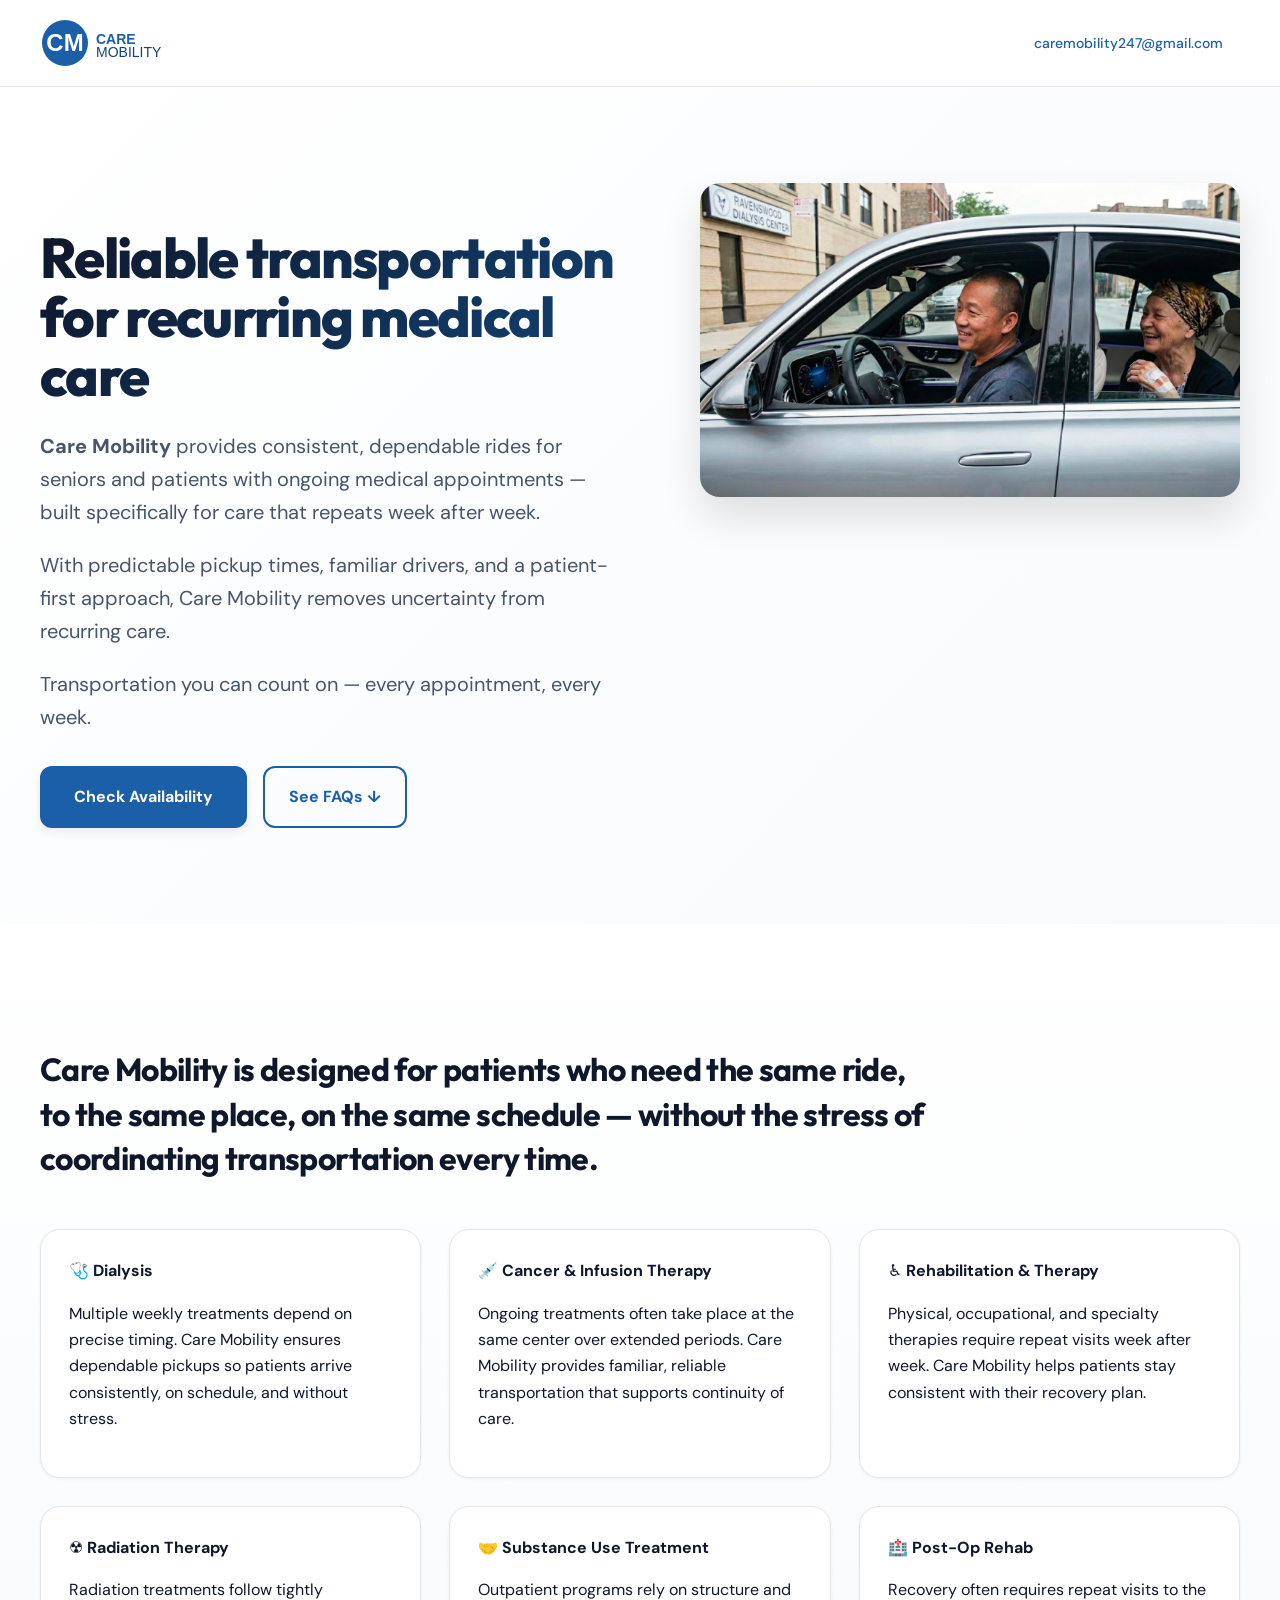
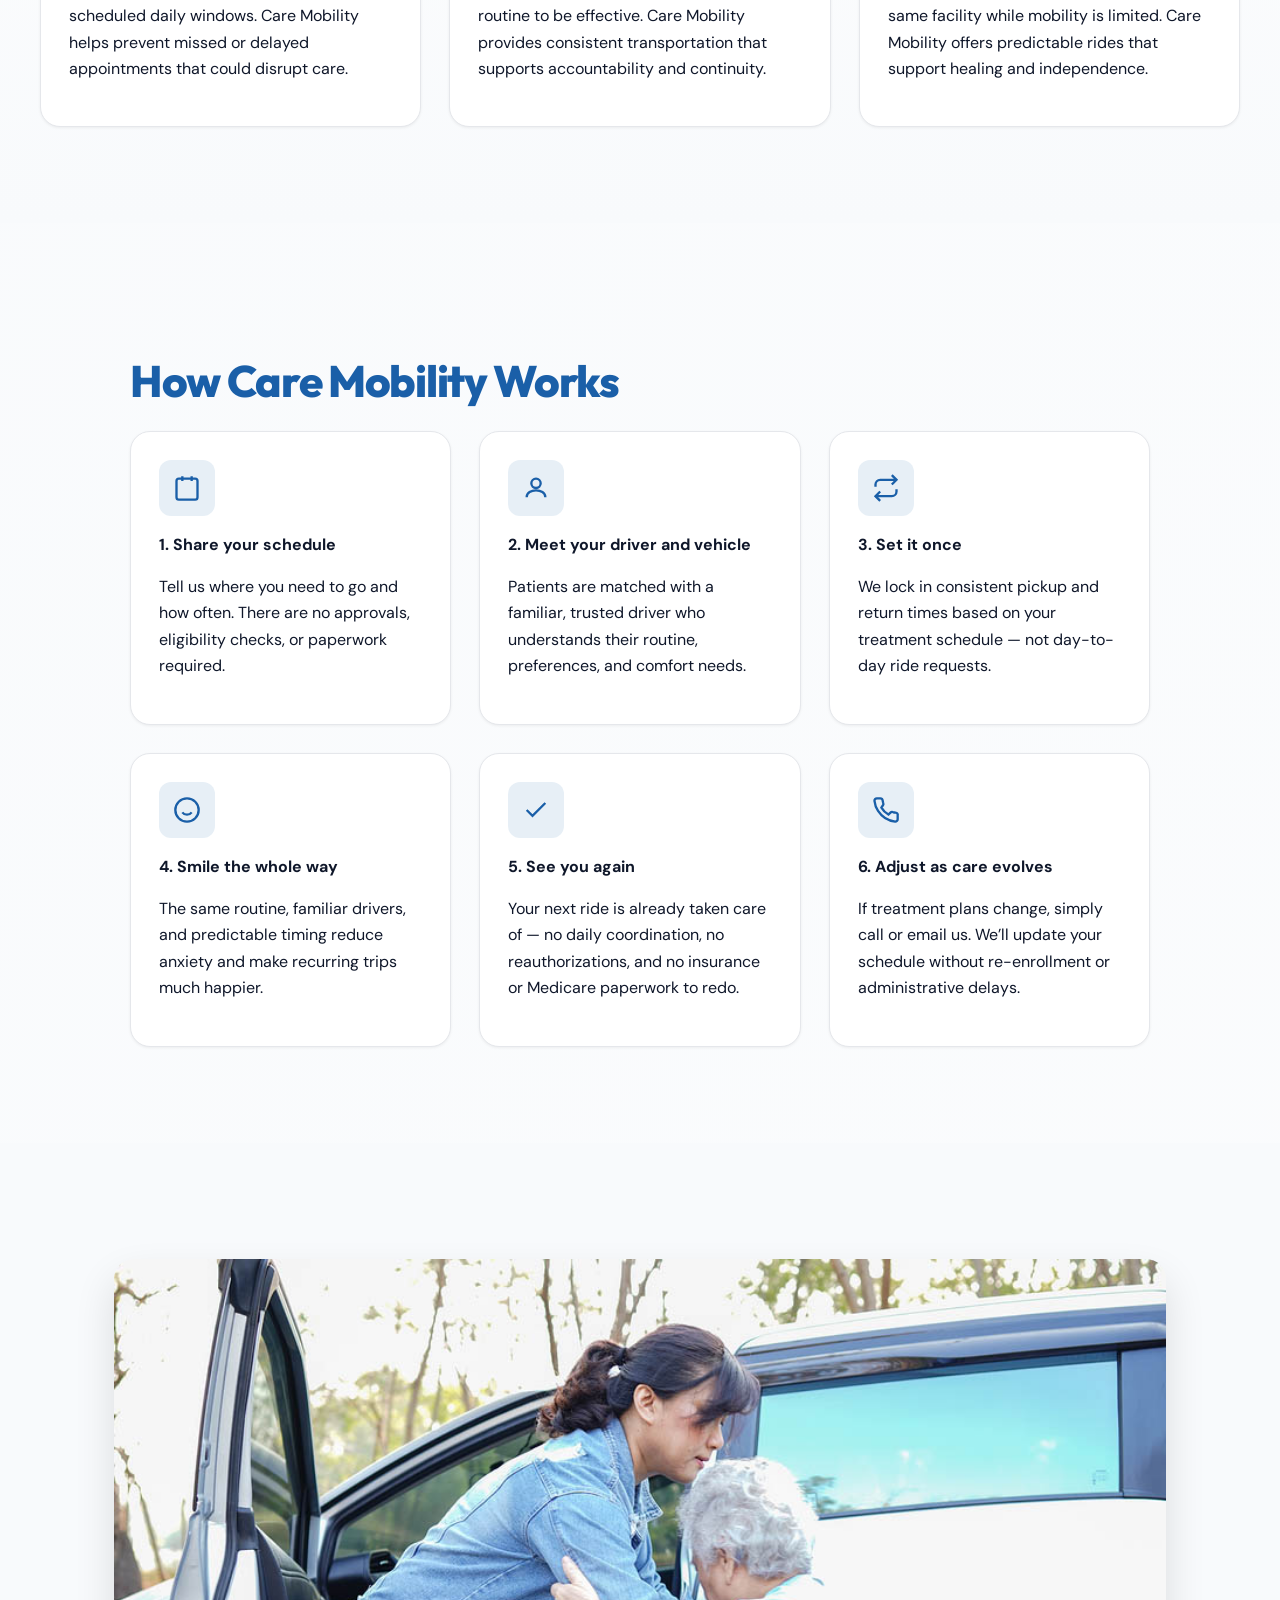
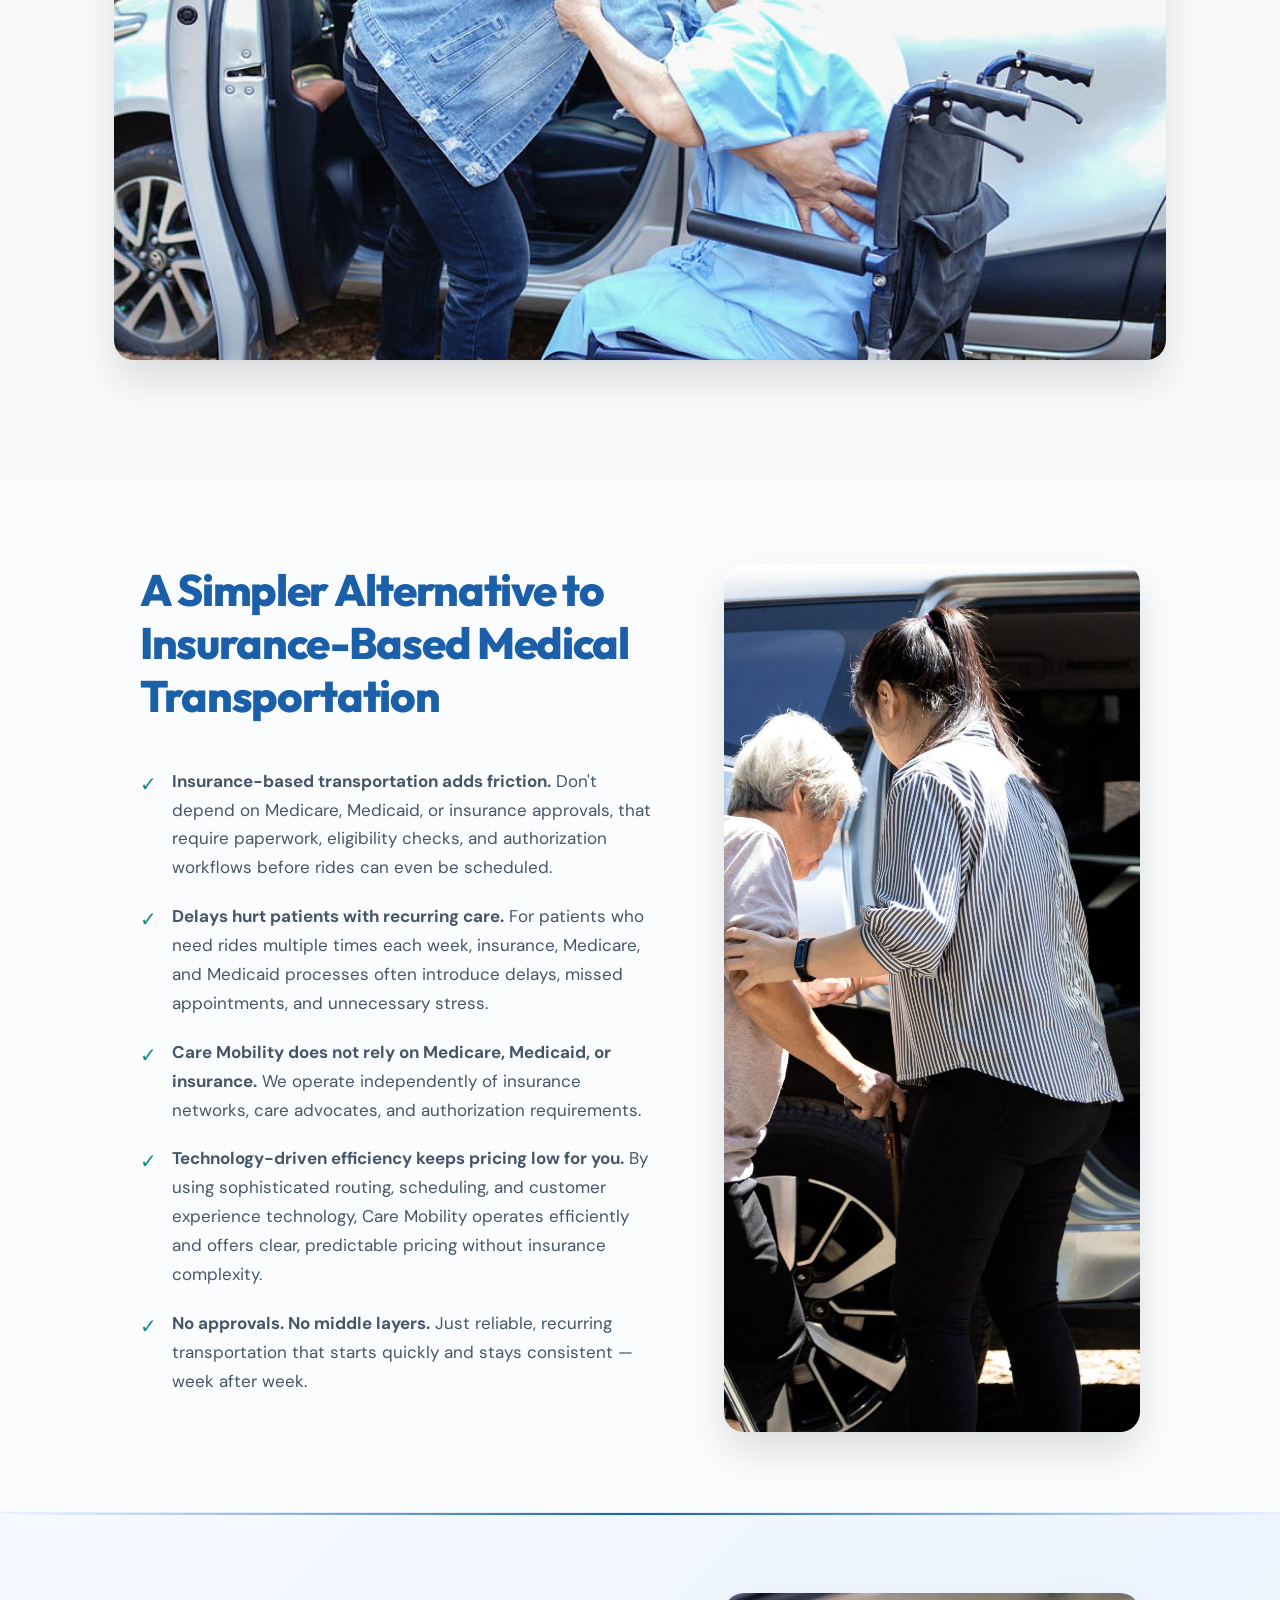
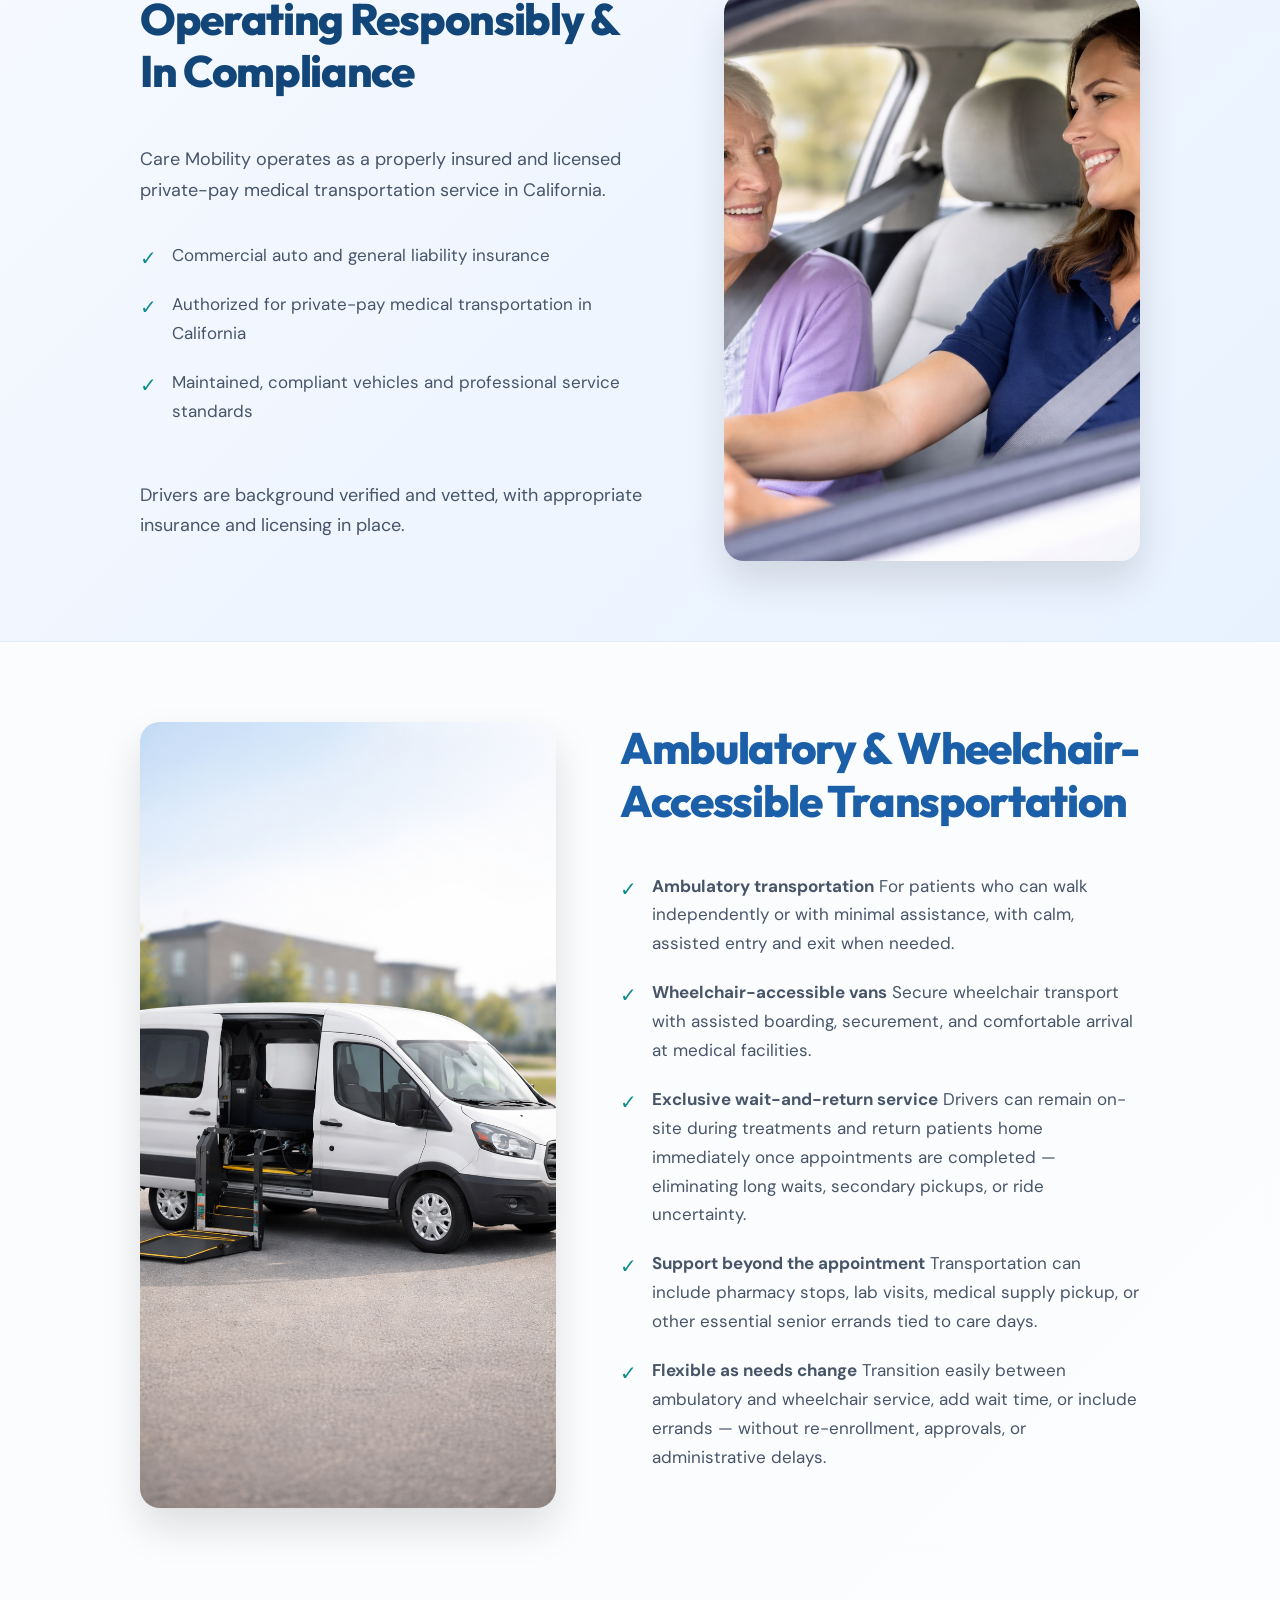
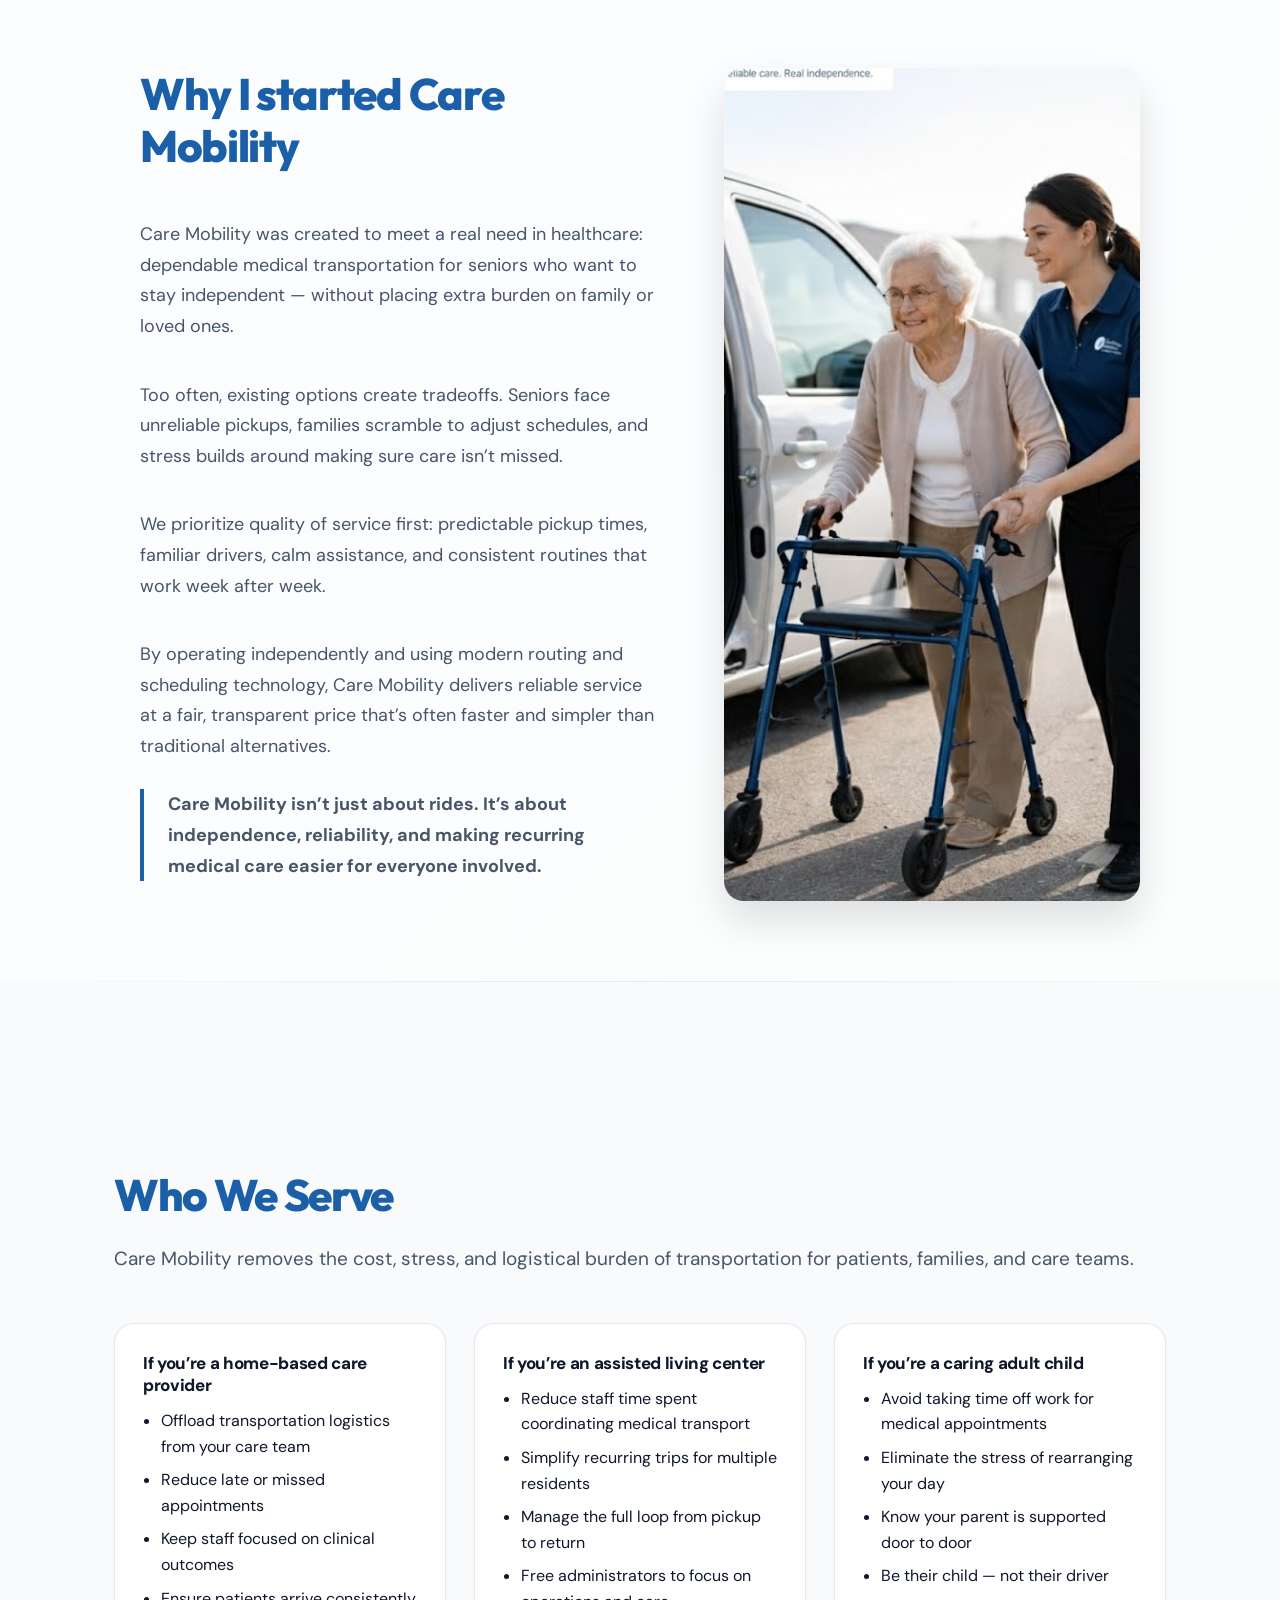
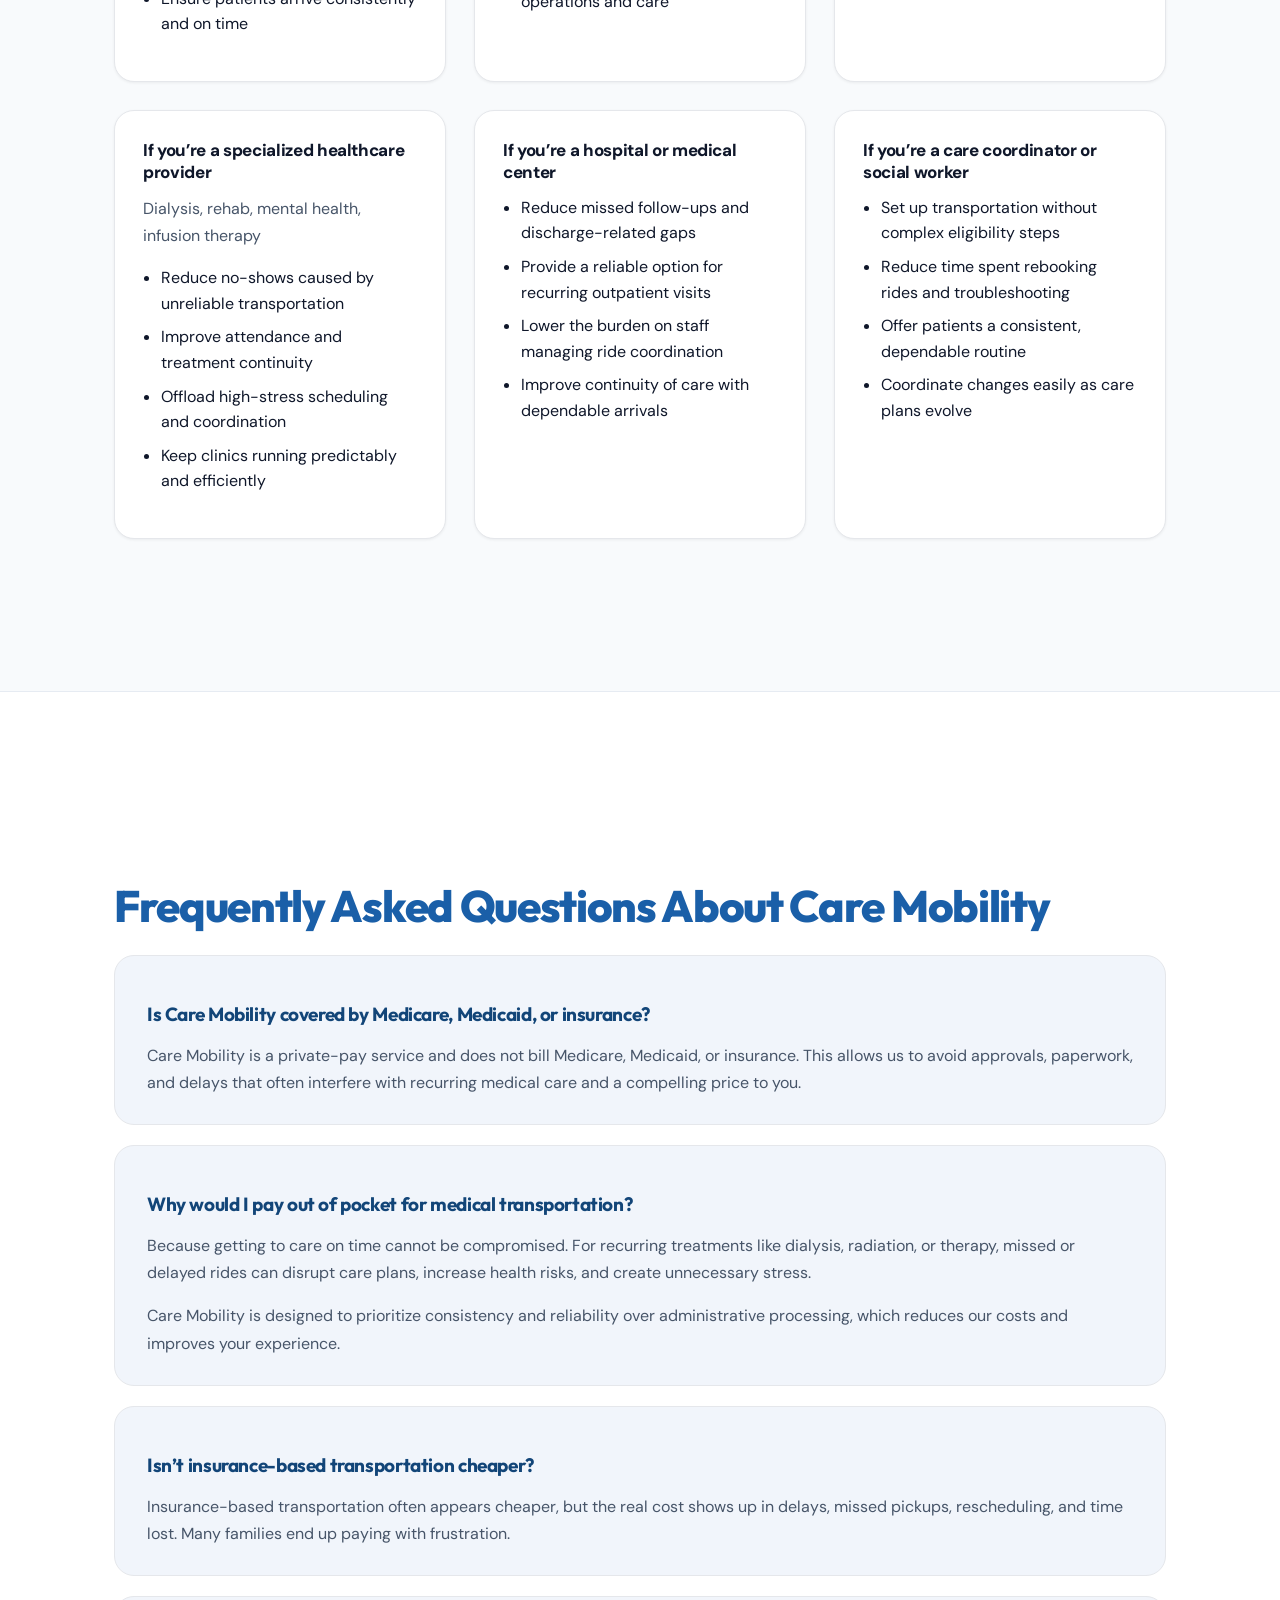
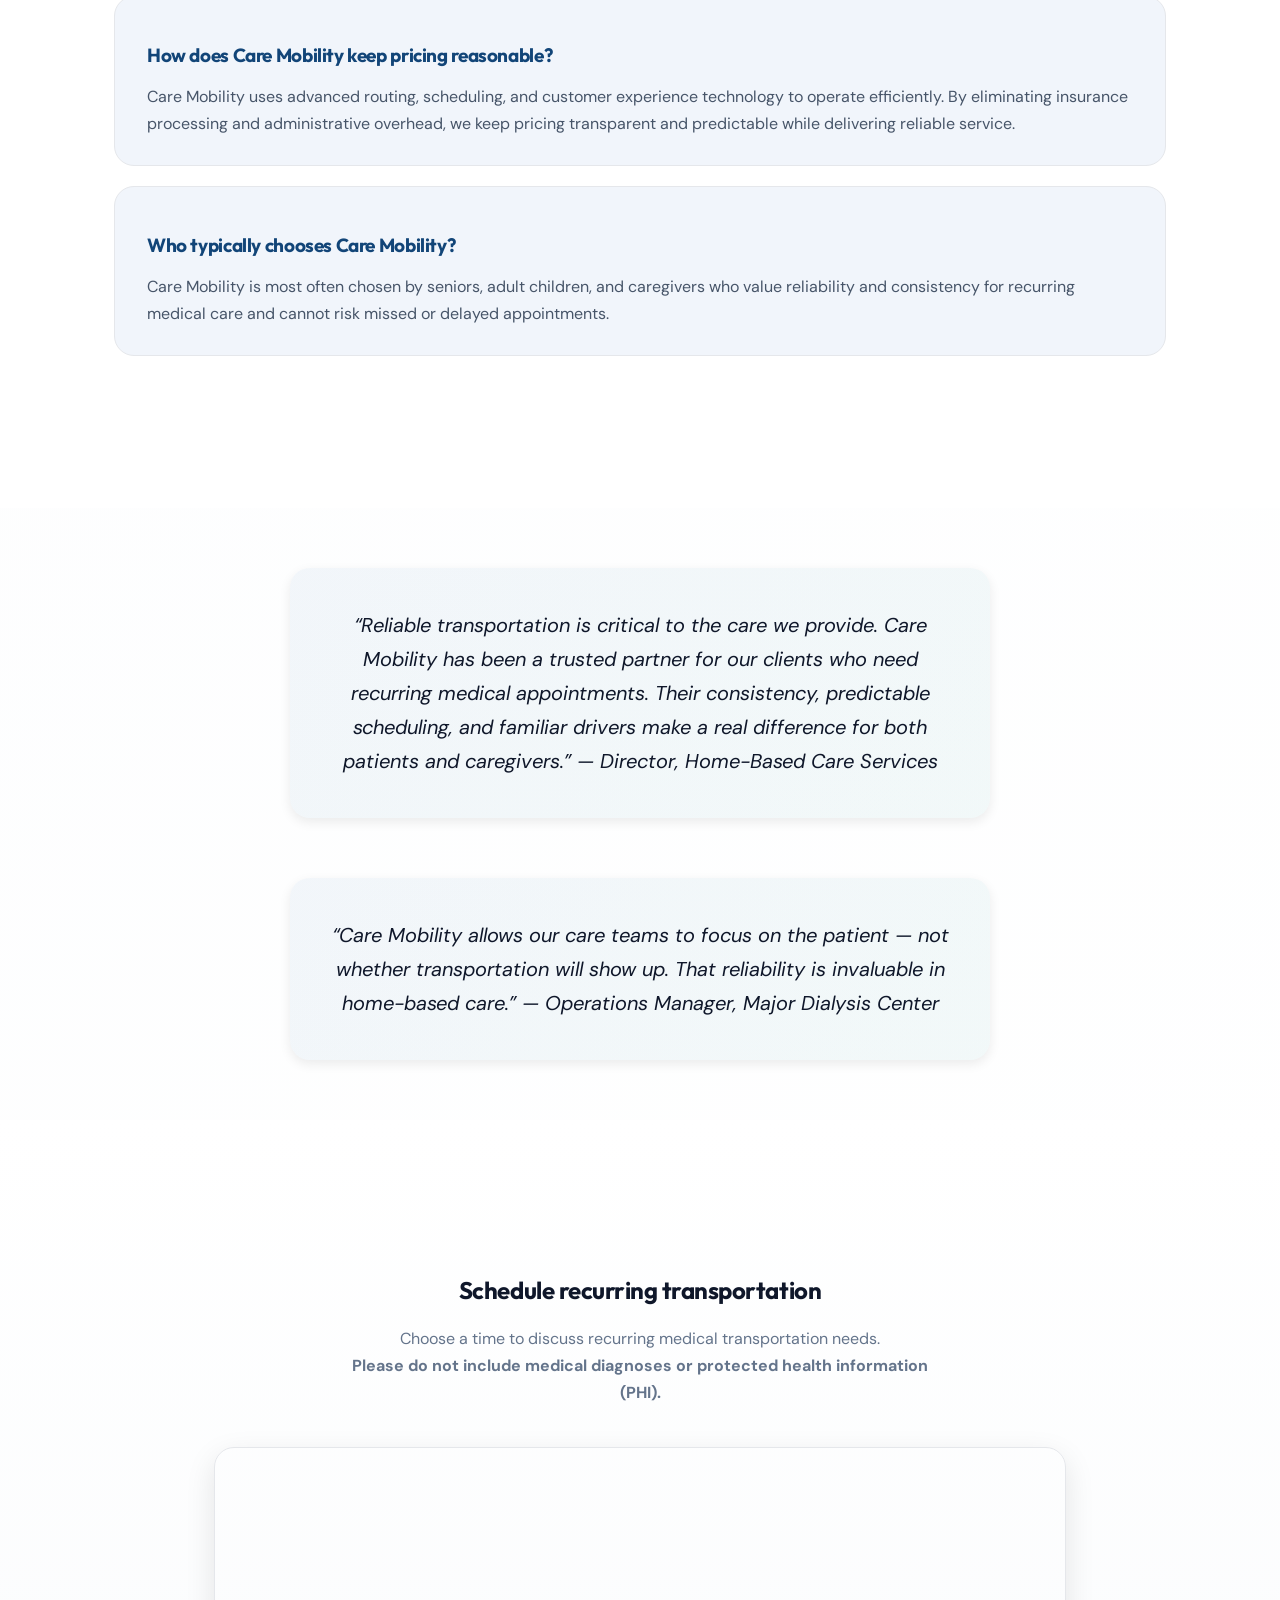
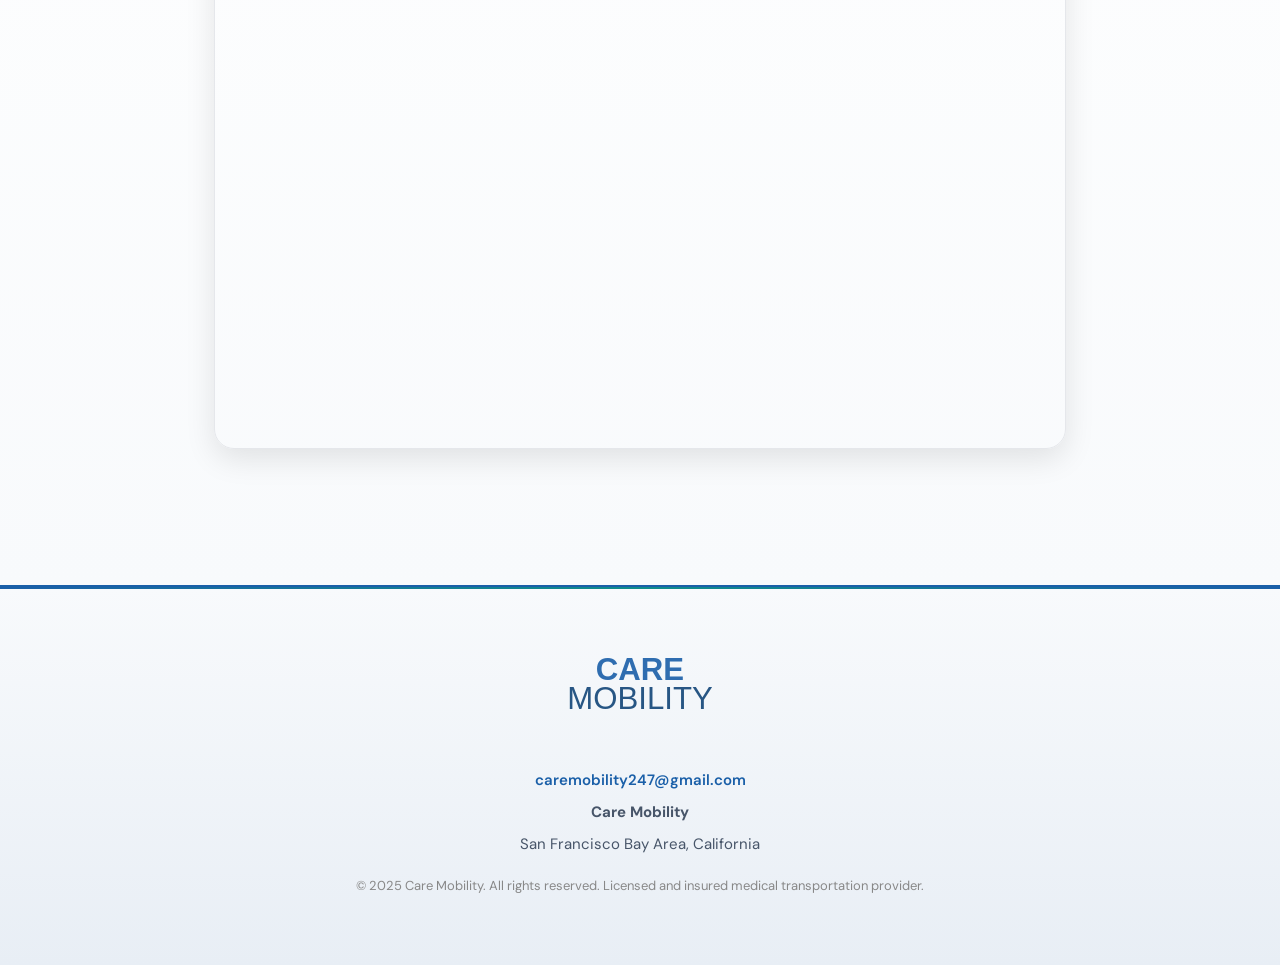
==== commit 891be4b8: "edits" ====
--- a/index.html
+++ b/index.html
@@ -315,7 +315,7 @@
     <!-- RIGHT: IMAGE -->
     <div class="alt-images trust-image">
       <img
-        src="assets/DialysisTrip.jpg"
+        src="assets/pleasant-ride-conversation.jpg"
         alt="Care Mobility driver transporting a patient to a dialysis appointment"
       />
     </div>
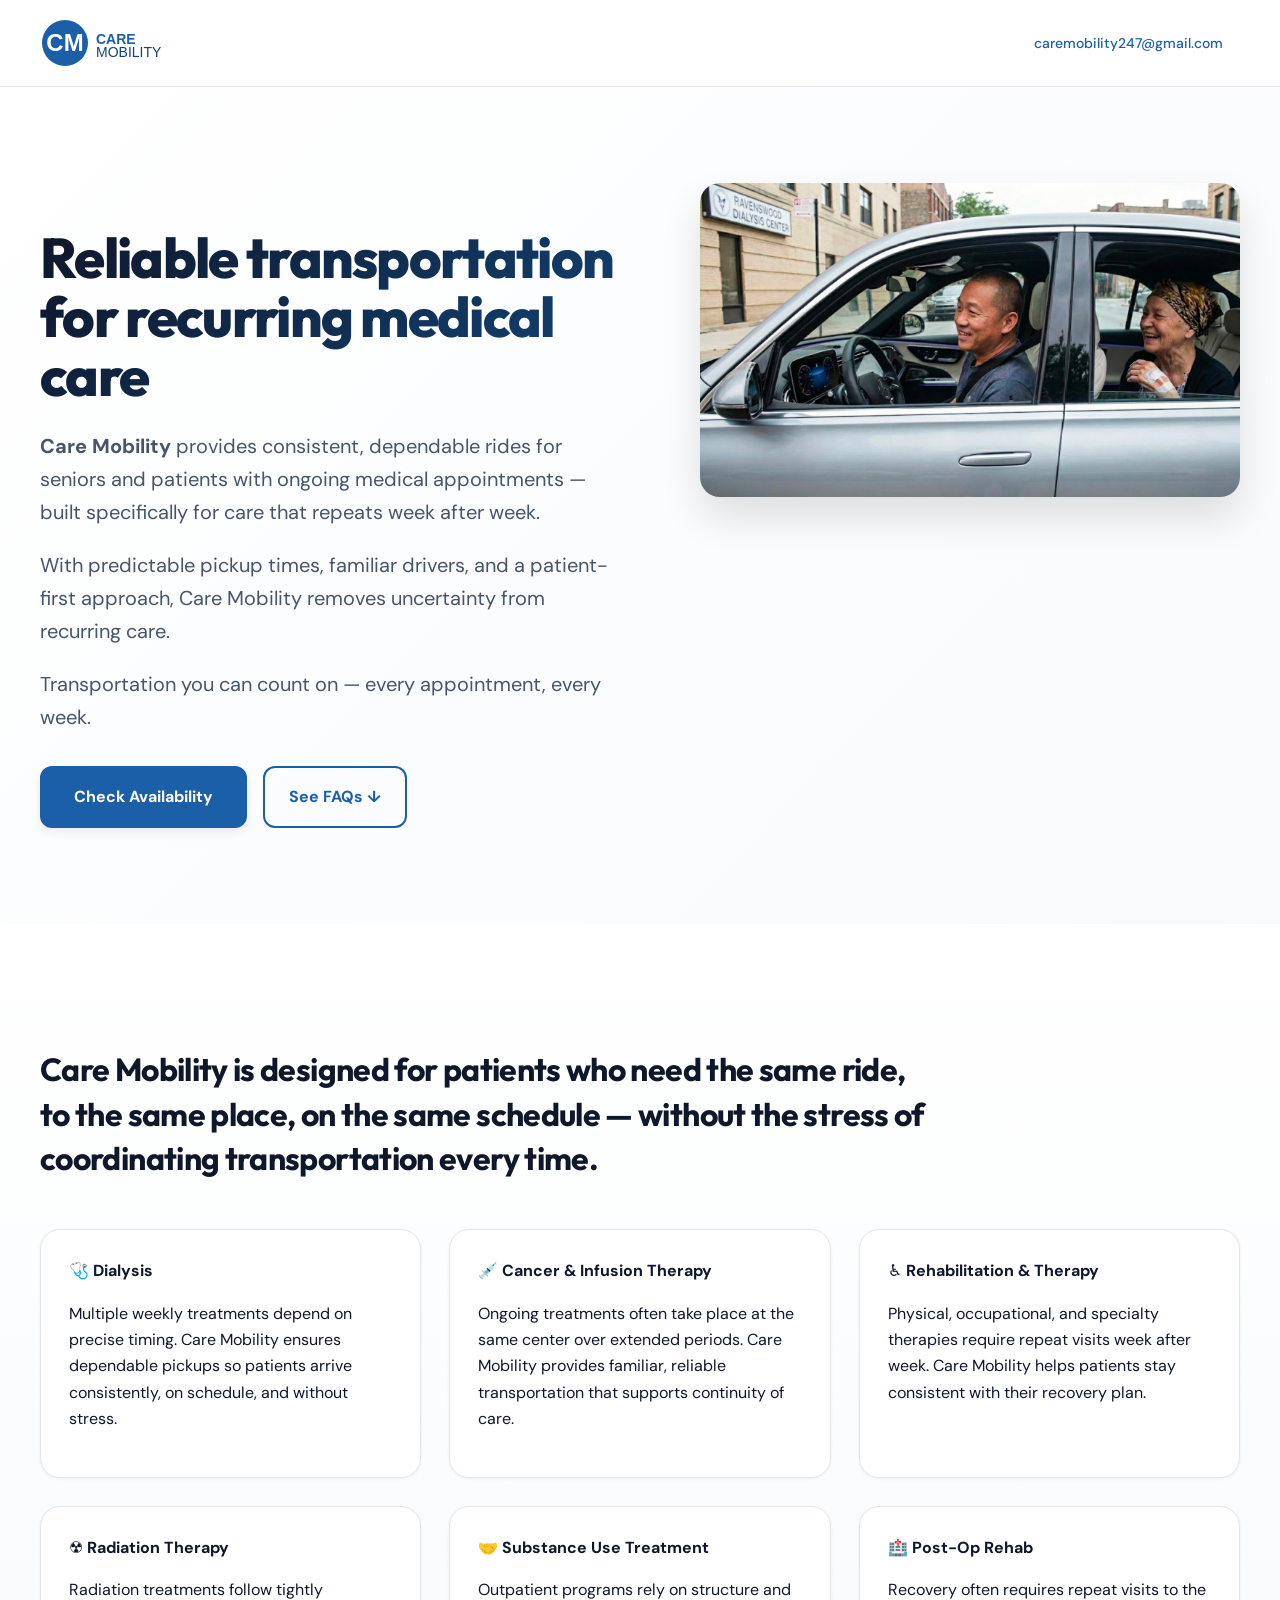
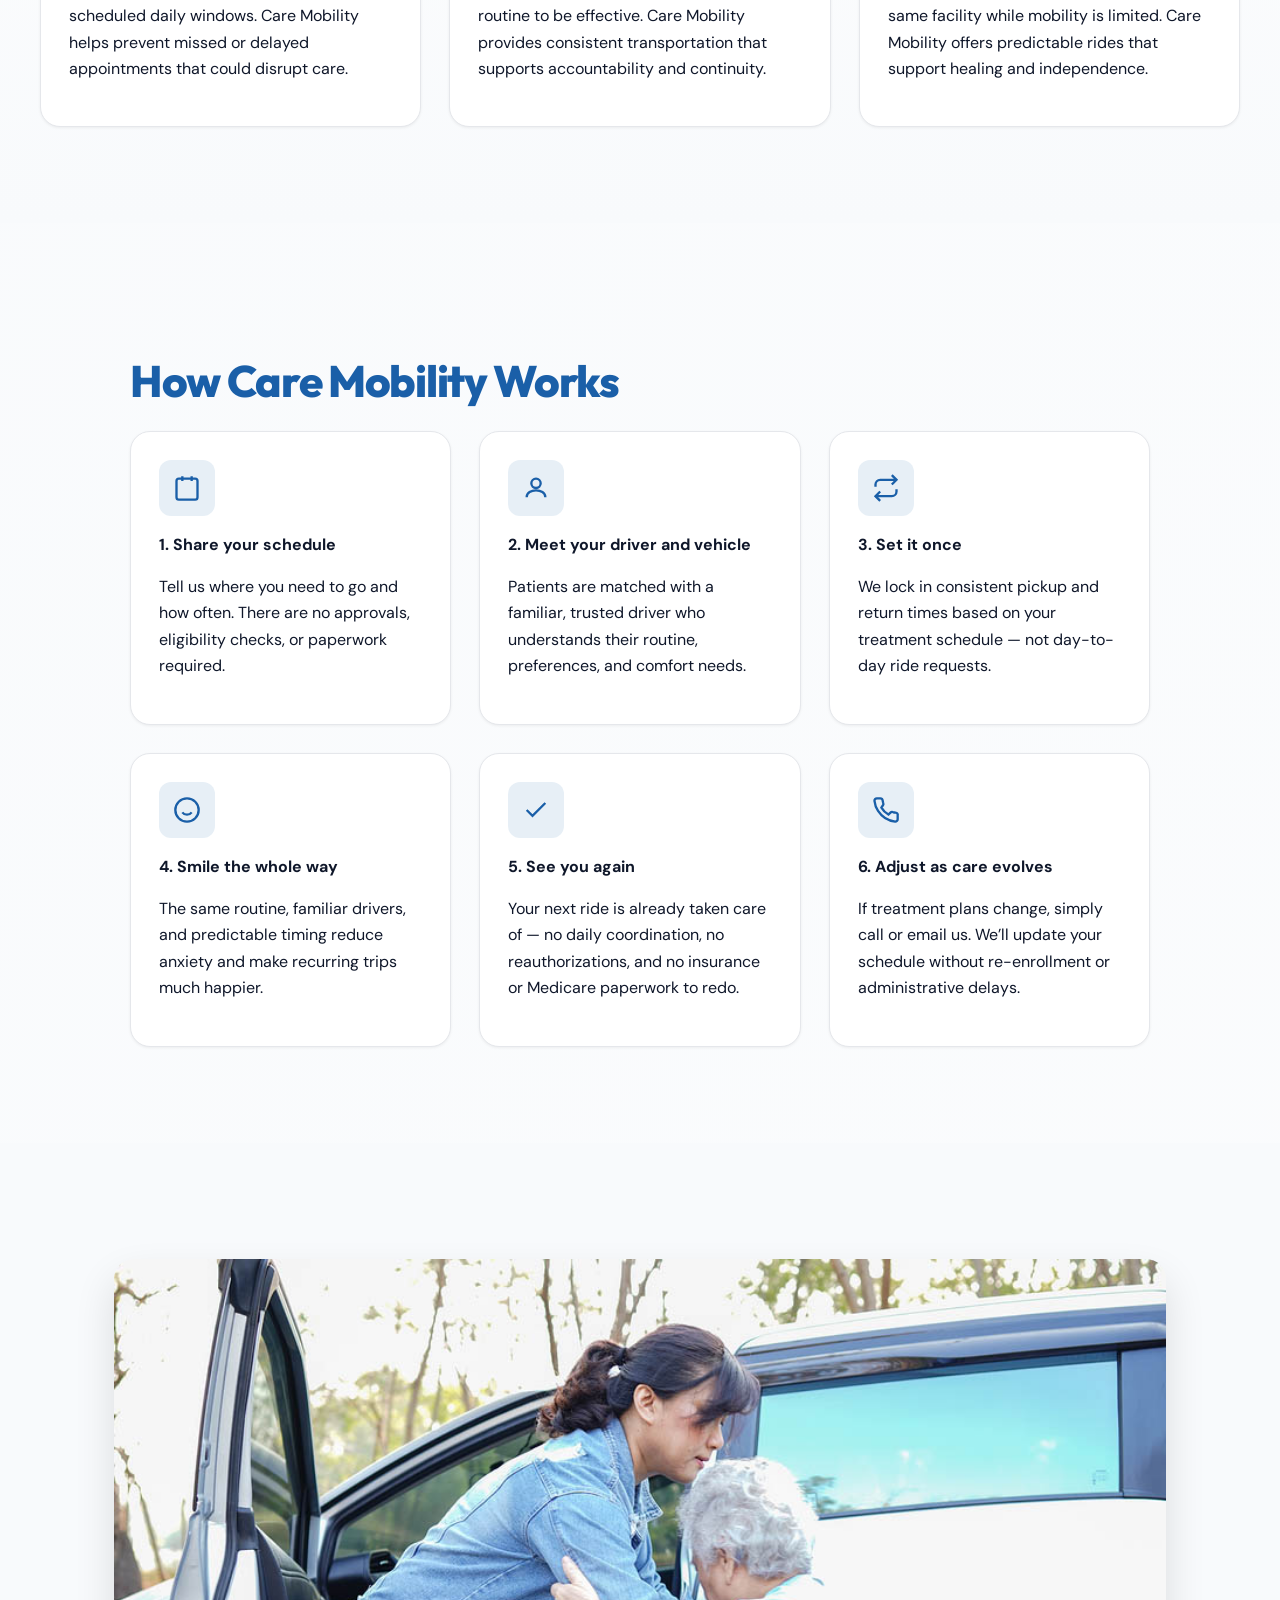
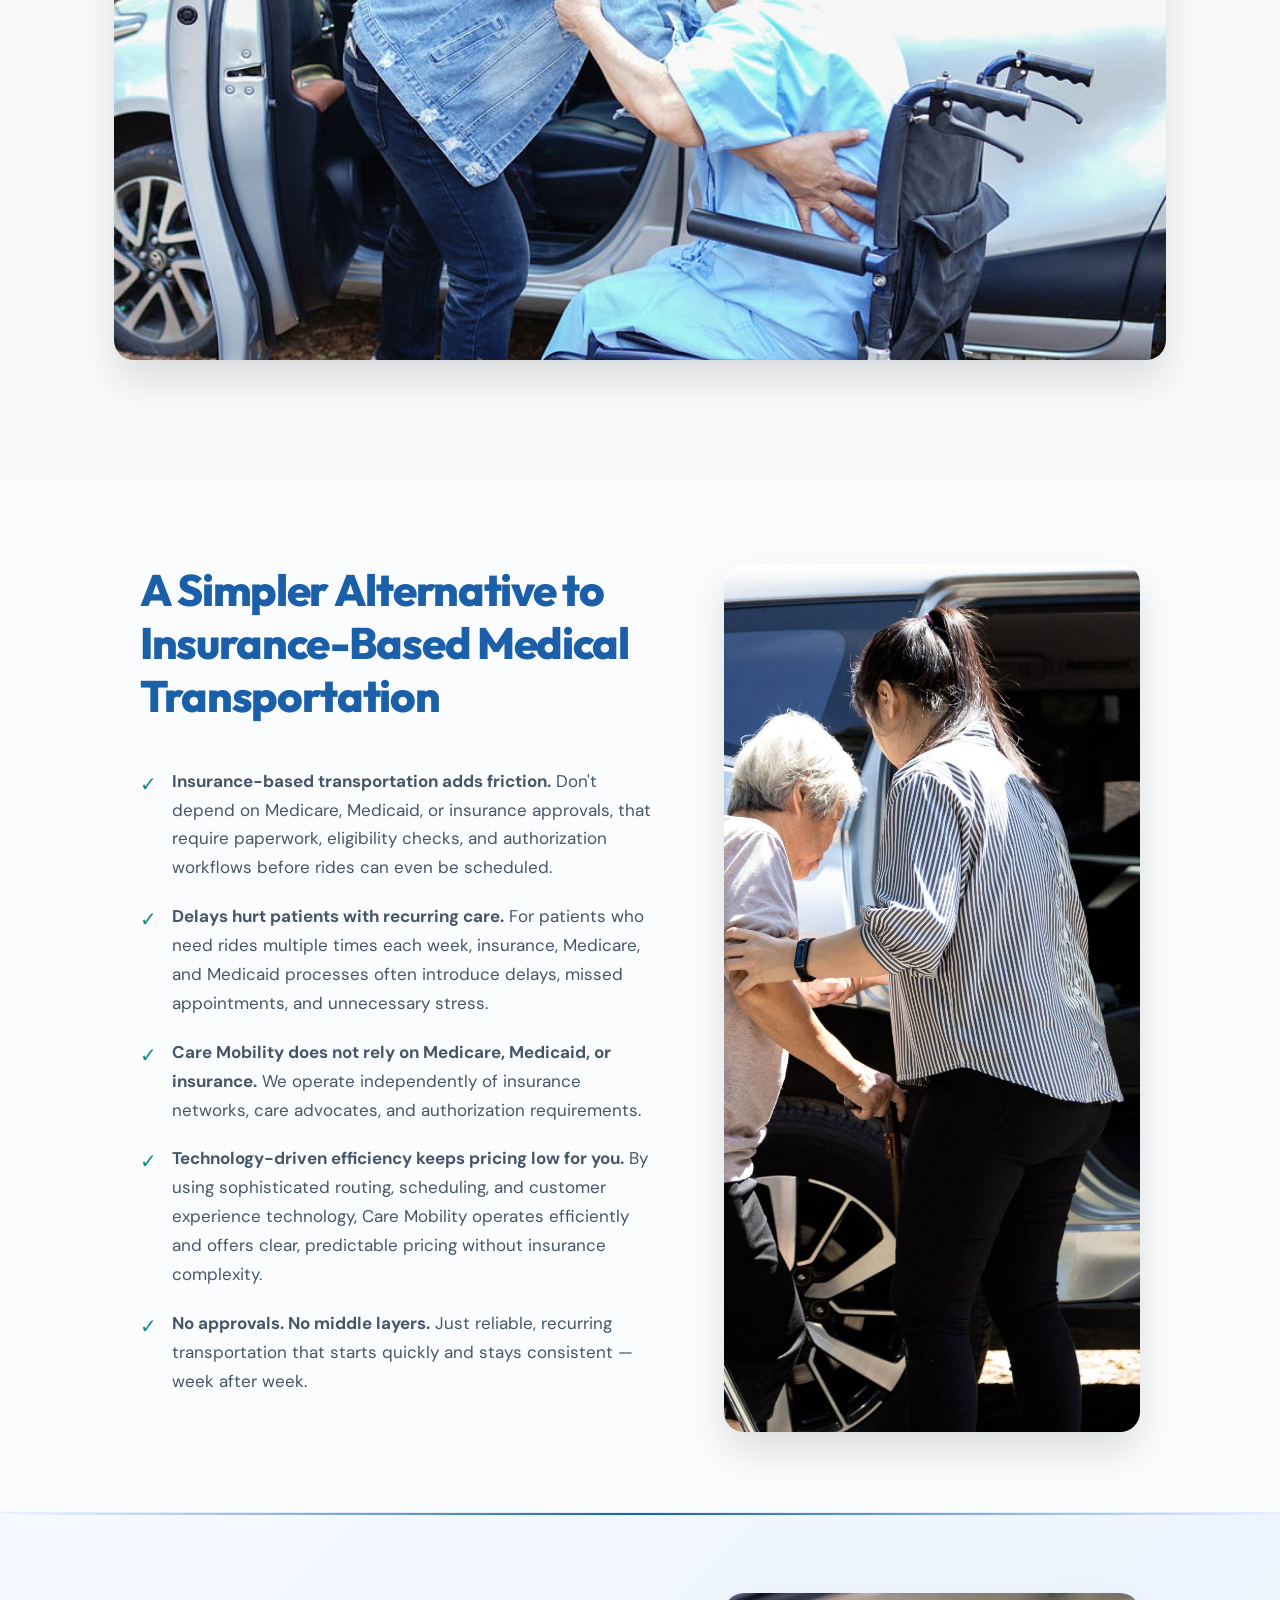
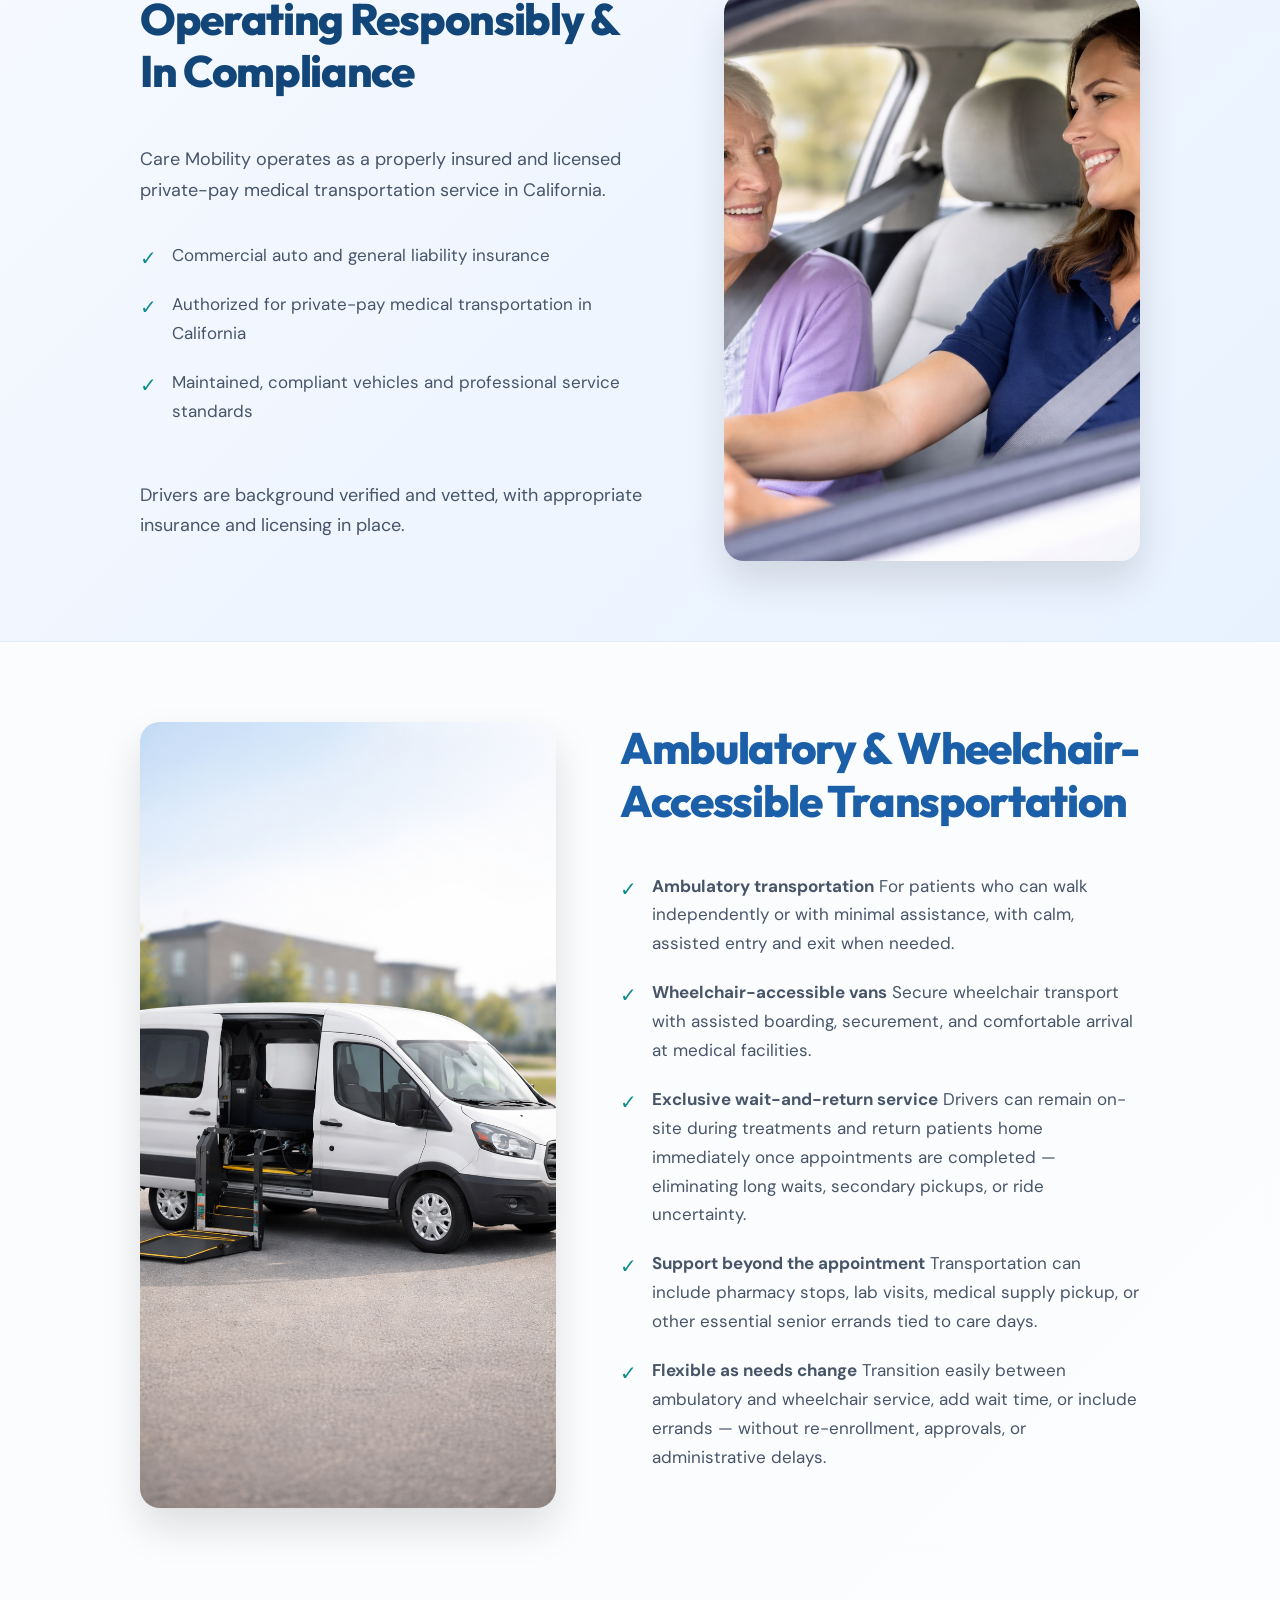
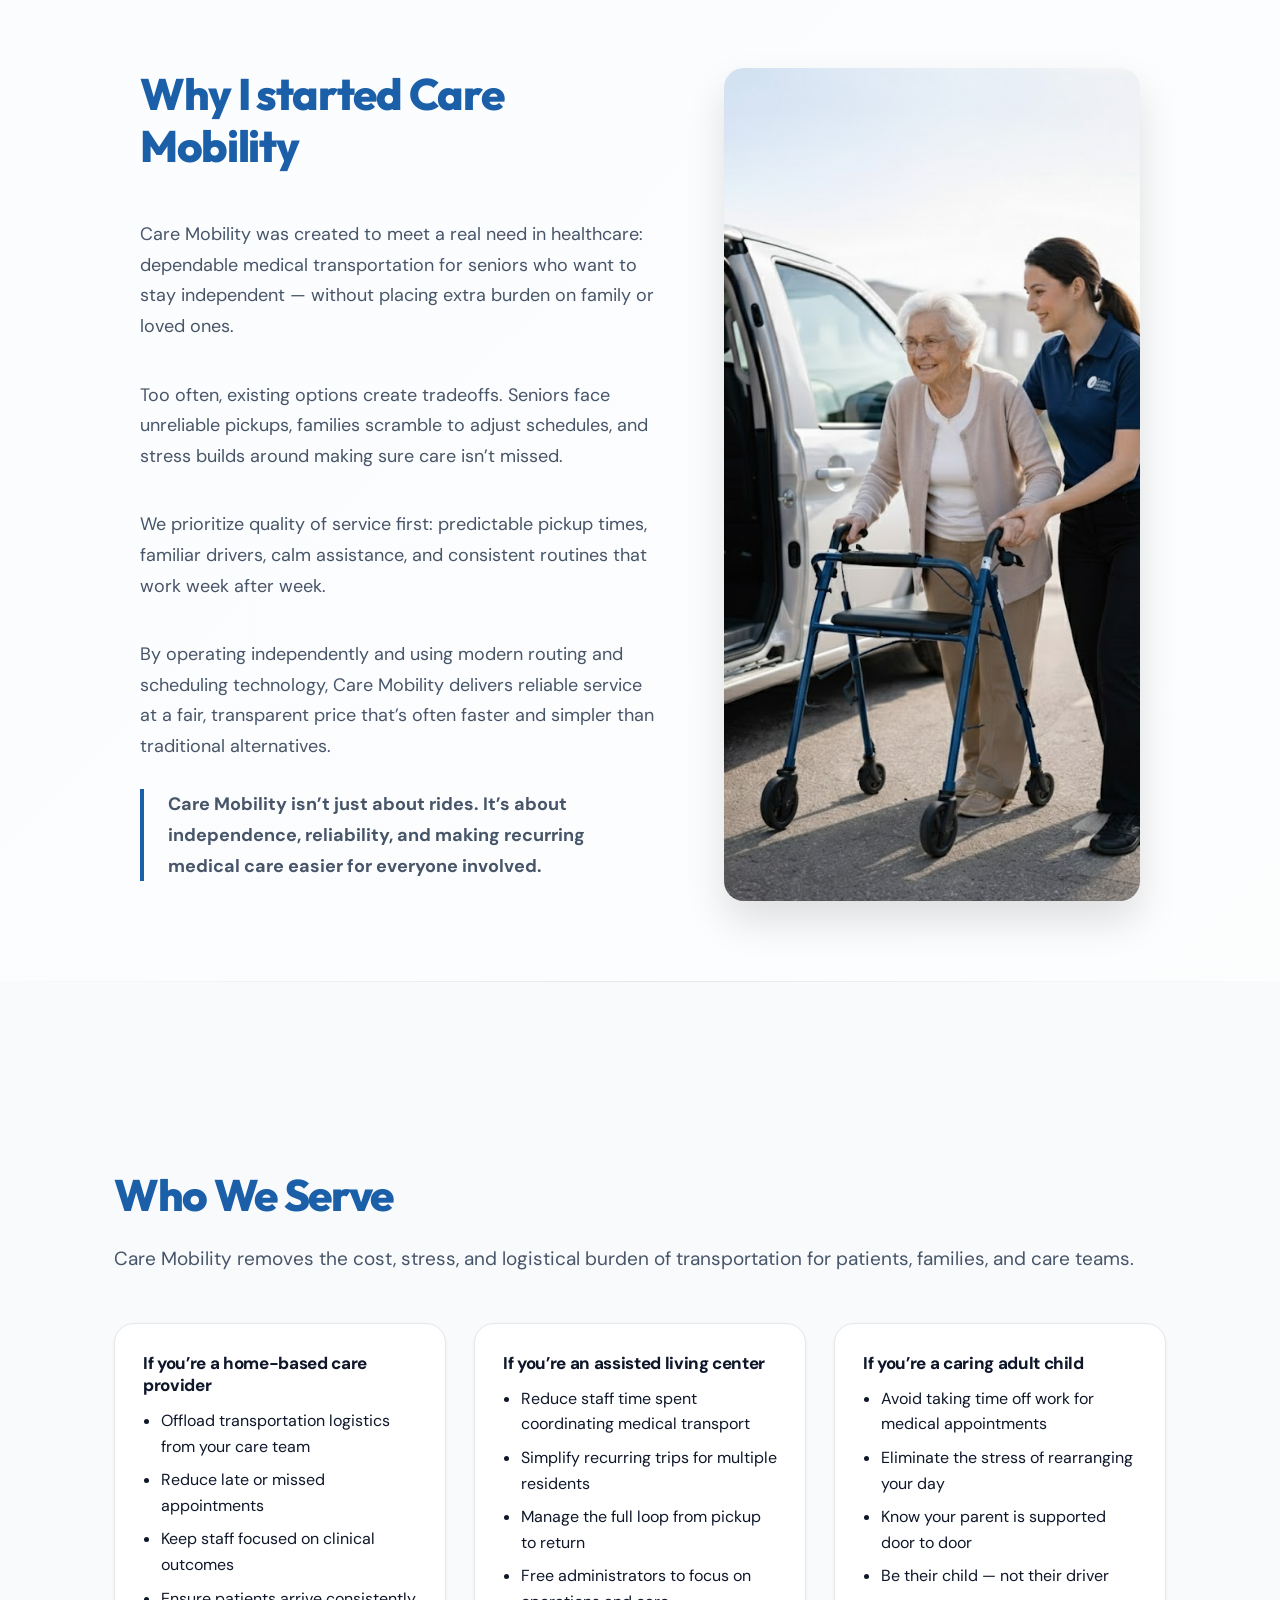
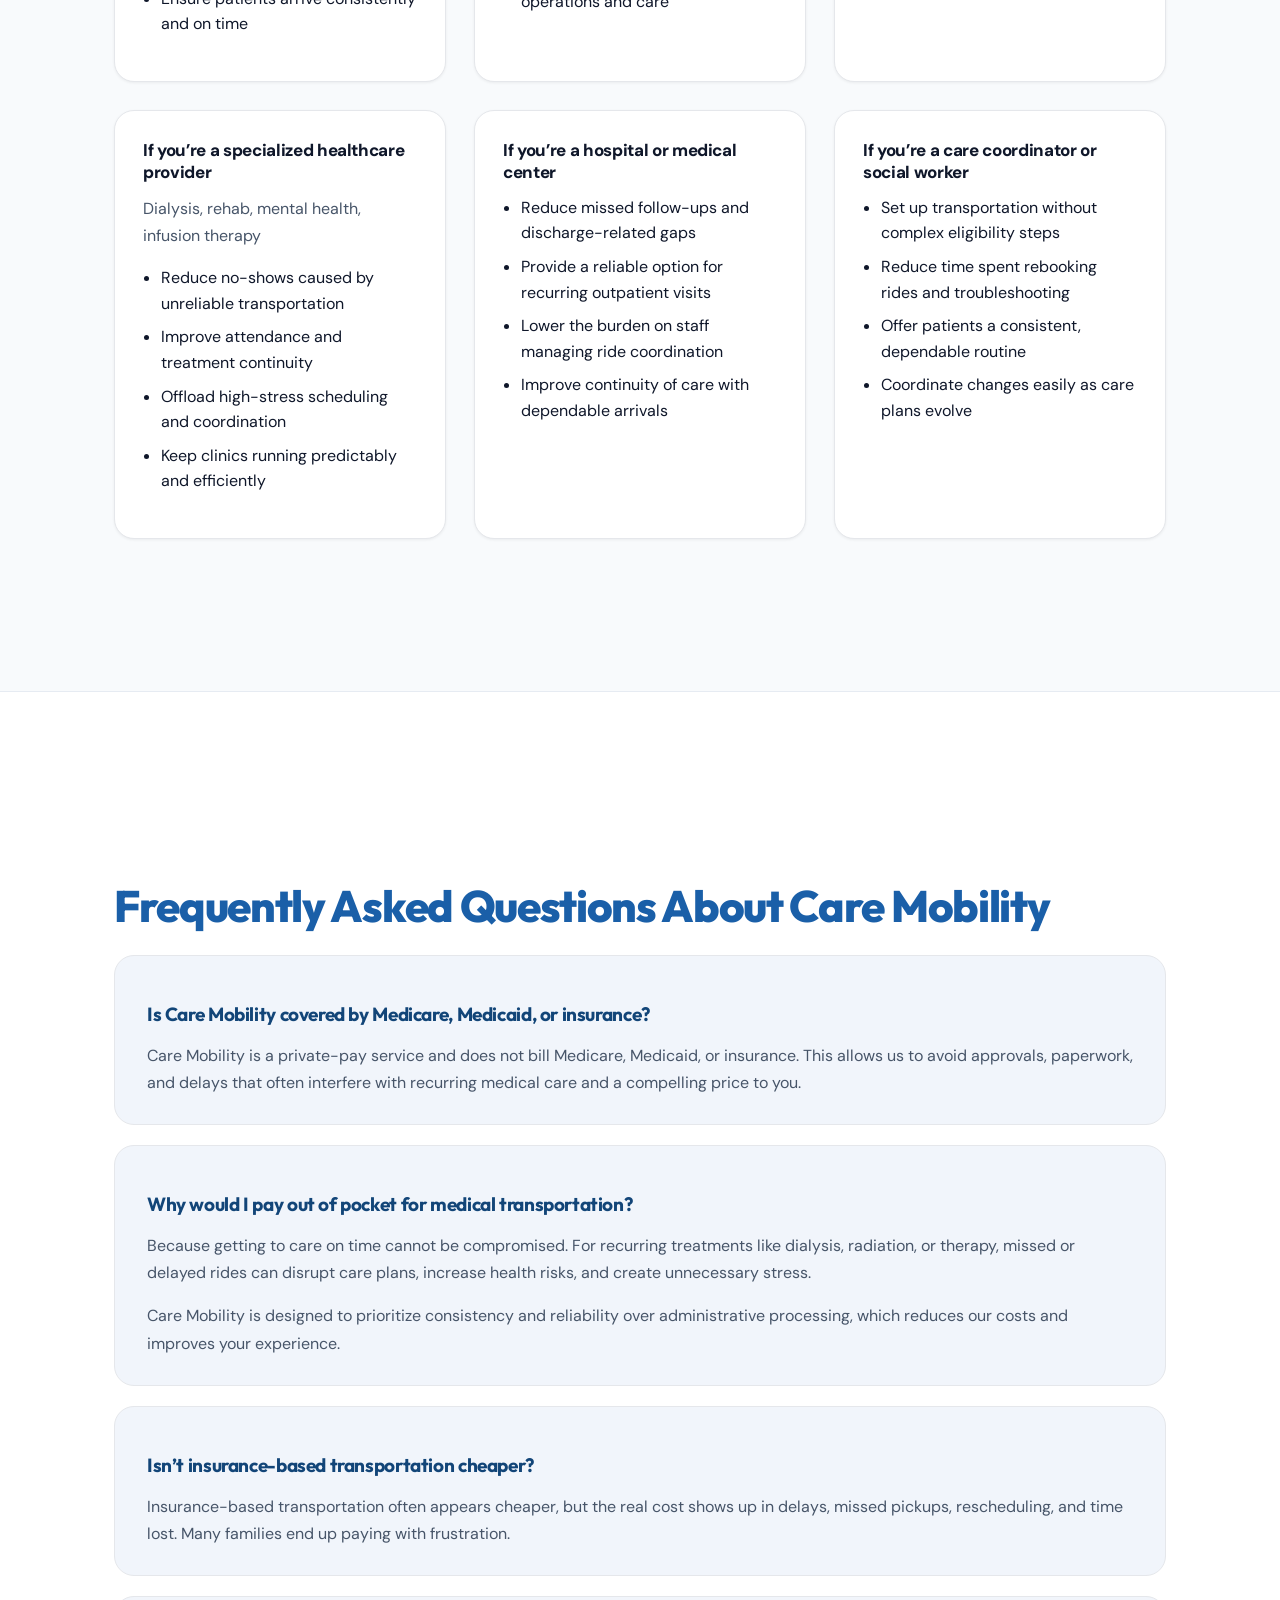
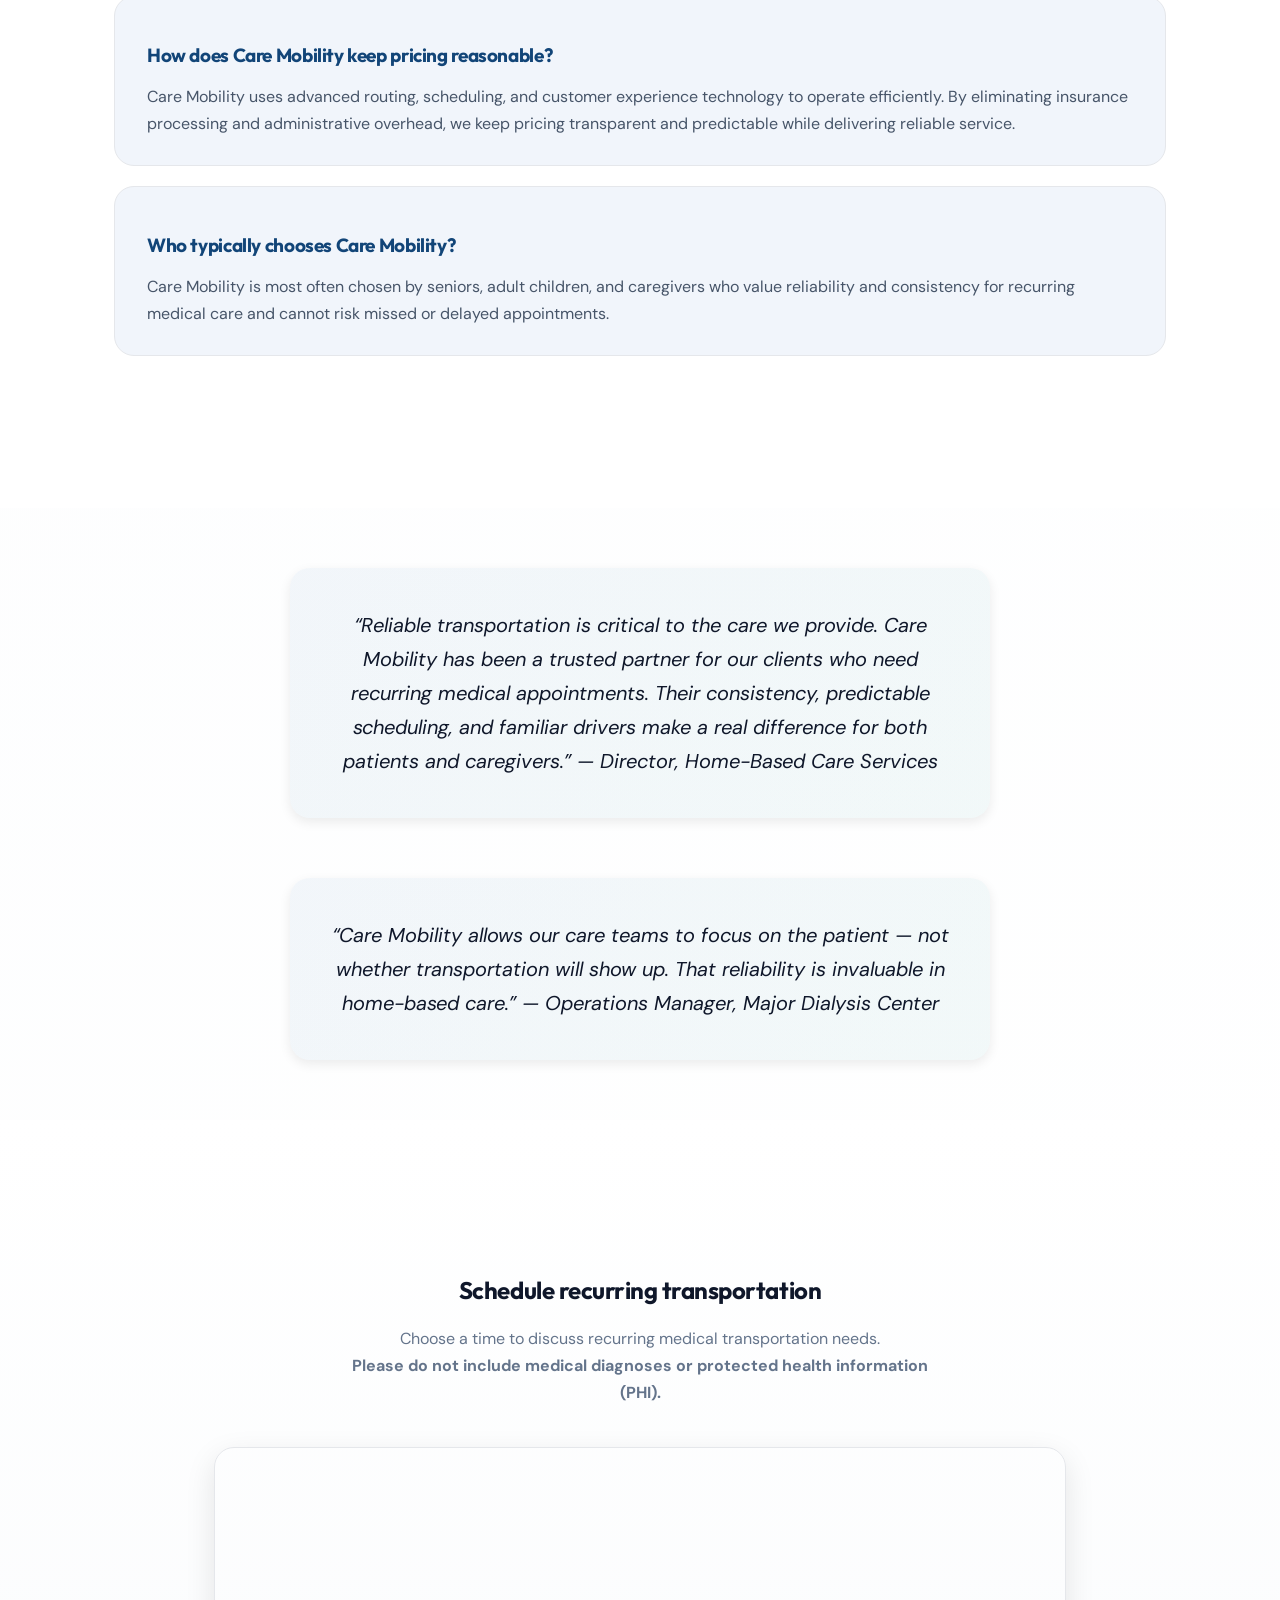
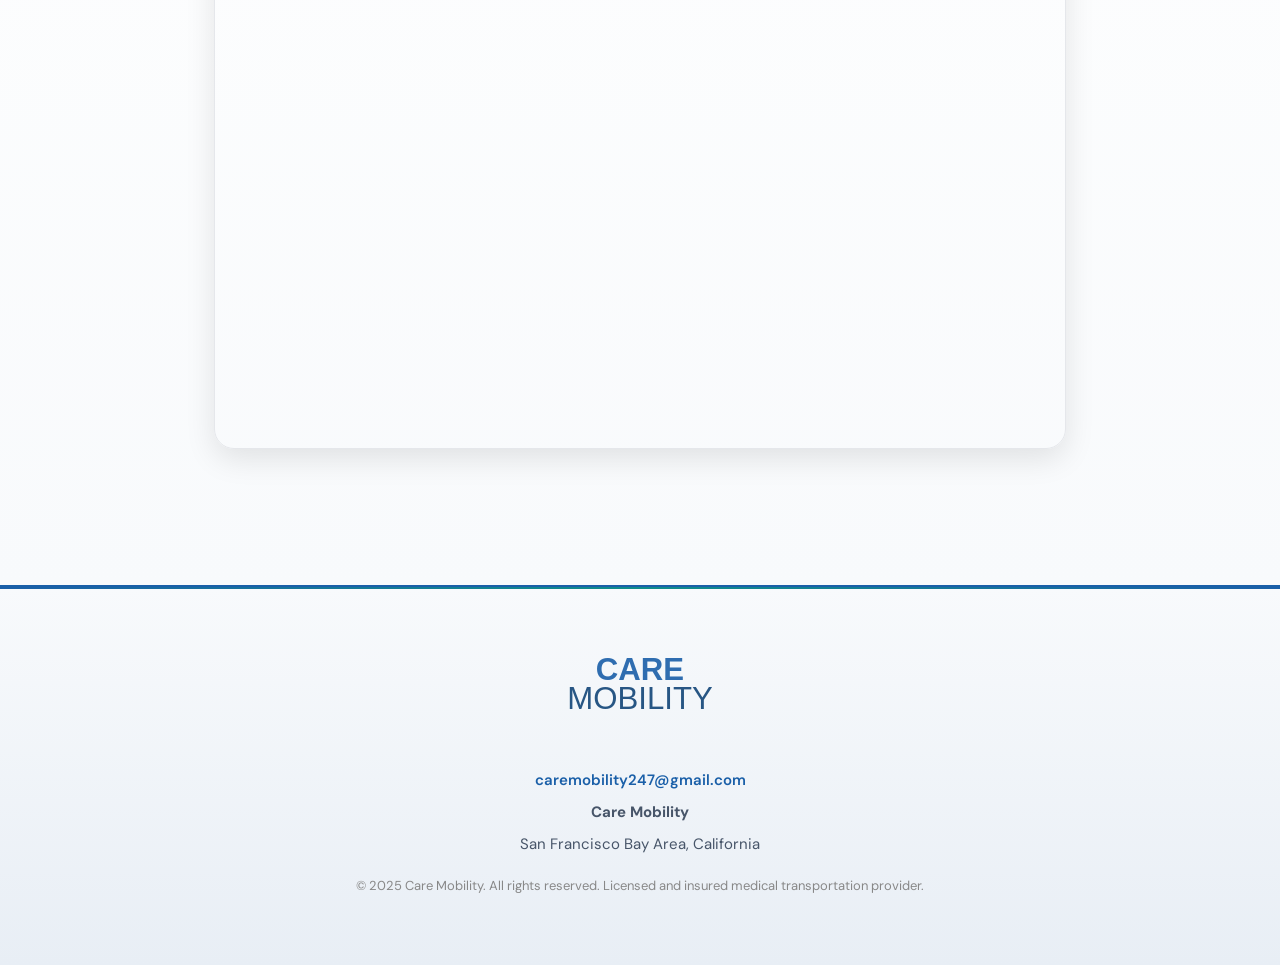
==== commit 0916d6a2: "edits" ====
--- a/index.html
+++ b/index.html
@@ -418,7 +418,7 @@
     <!-- RIGHT: BRAND IMAGE -->
     <div class="alt-images">
       <img
-        src="assets/CareMobilityDifference.jpg"
+        src="assets/GettingYouThere.jpg"
         alt="The Care Mobility Difference – Reliable care. Real independence."
       />
     </div>
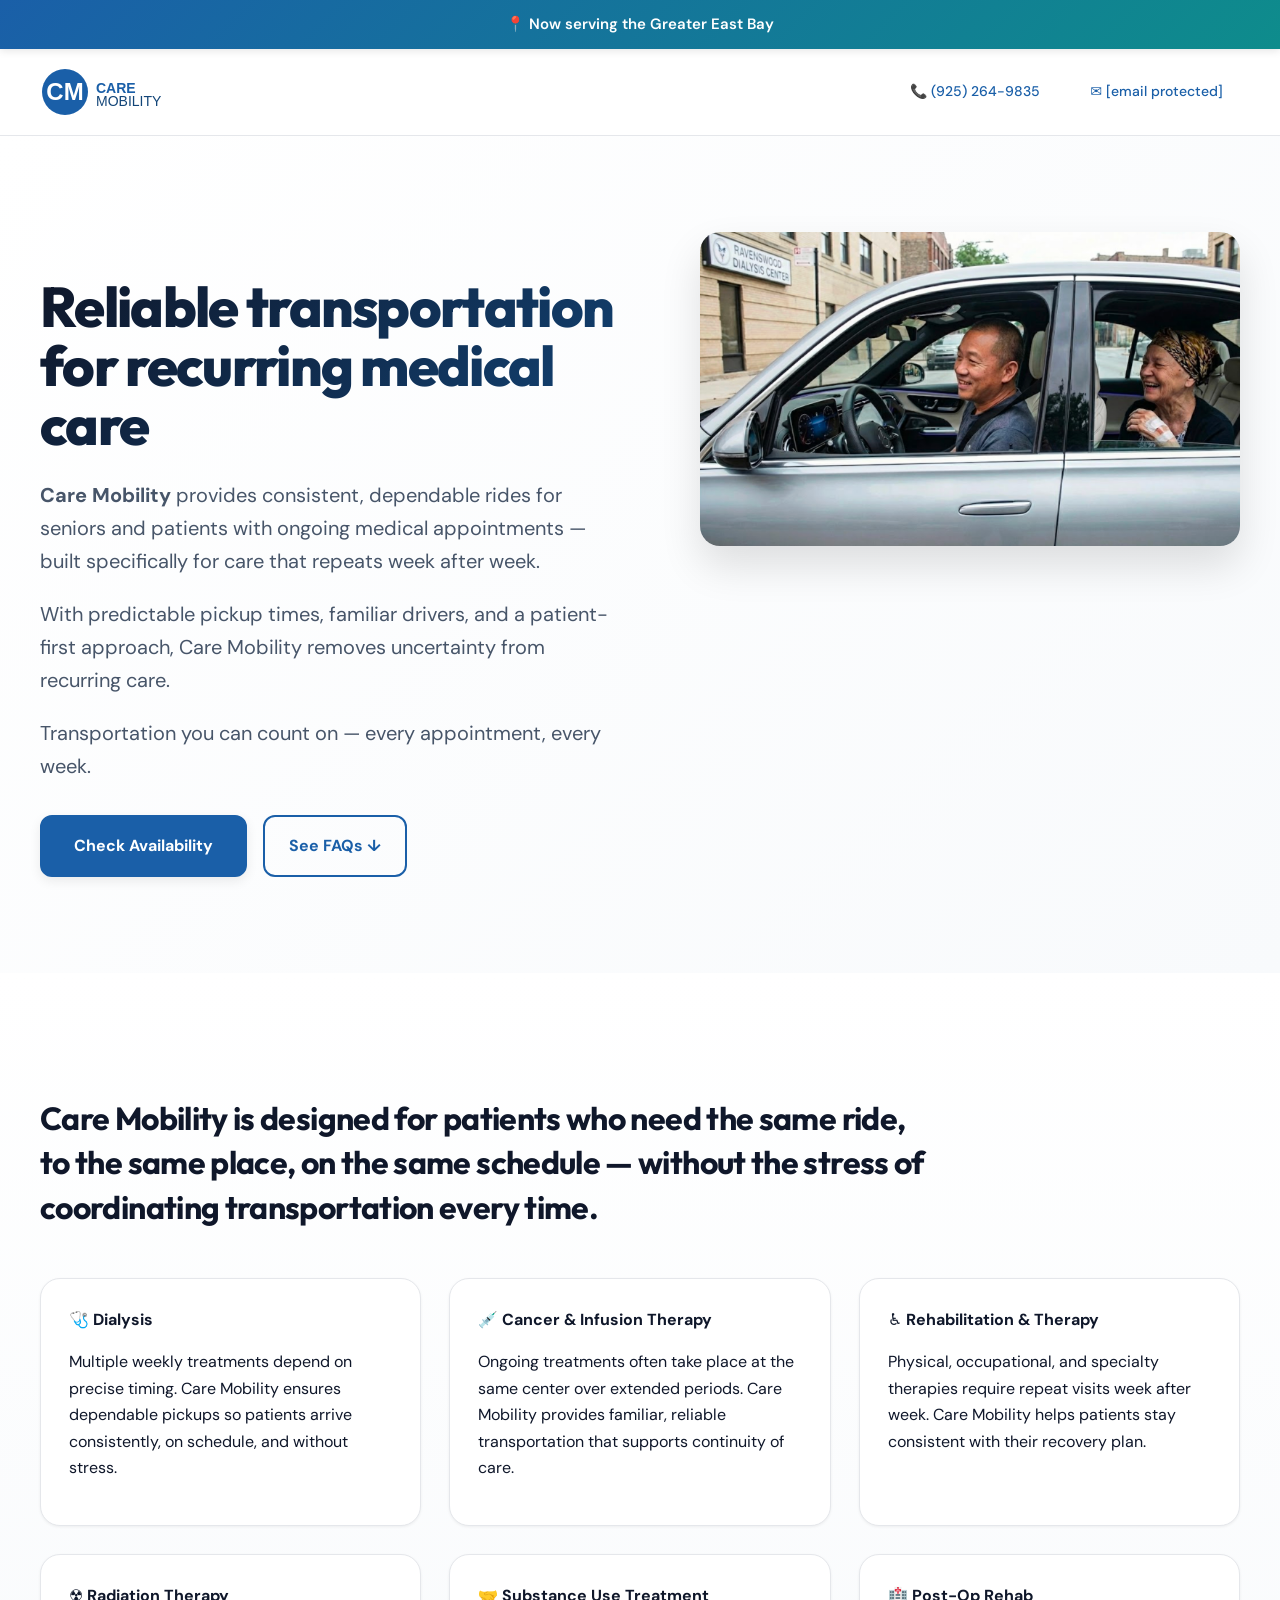
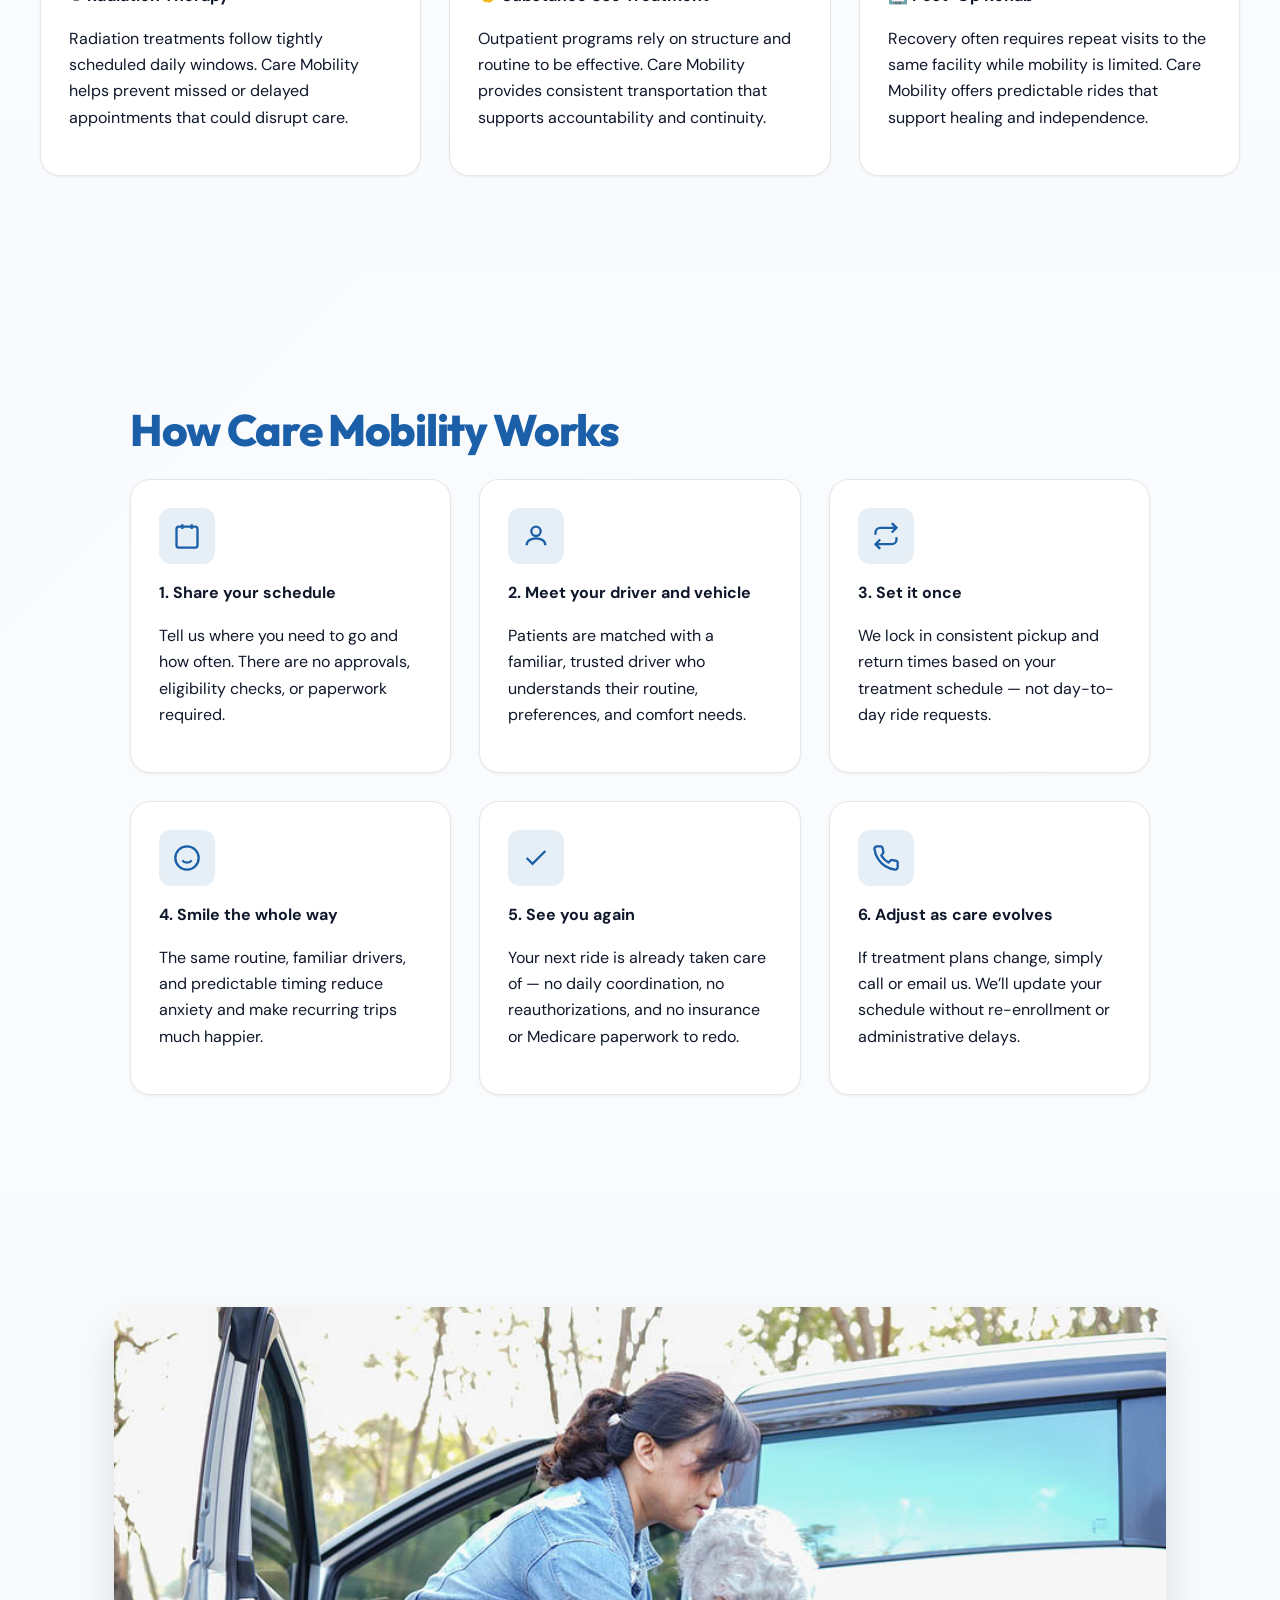
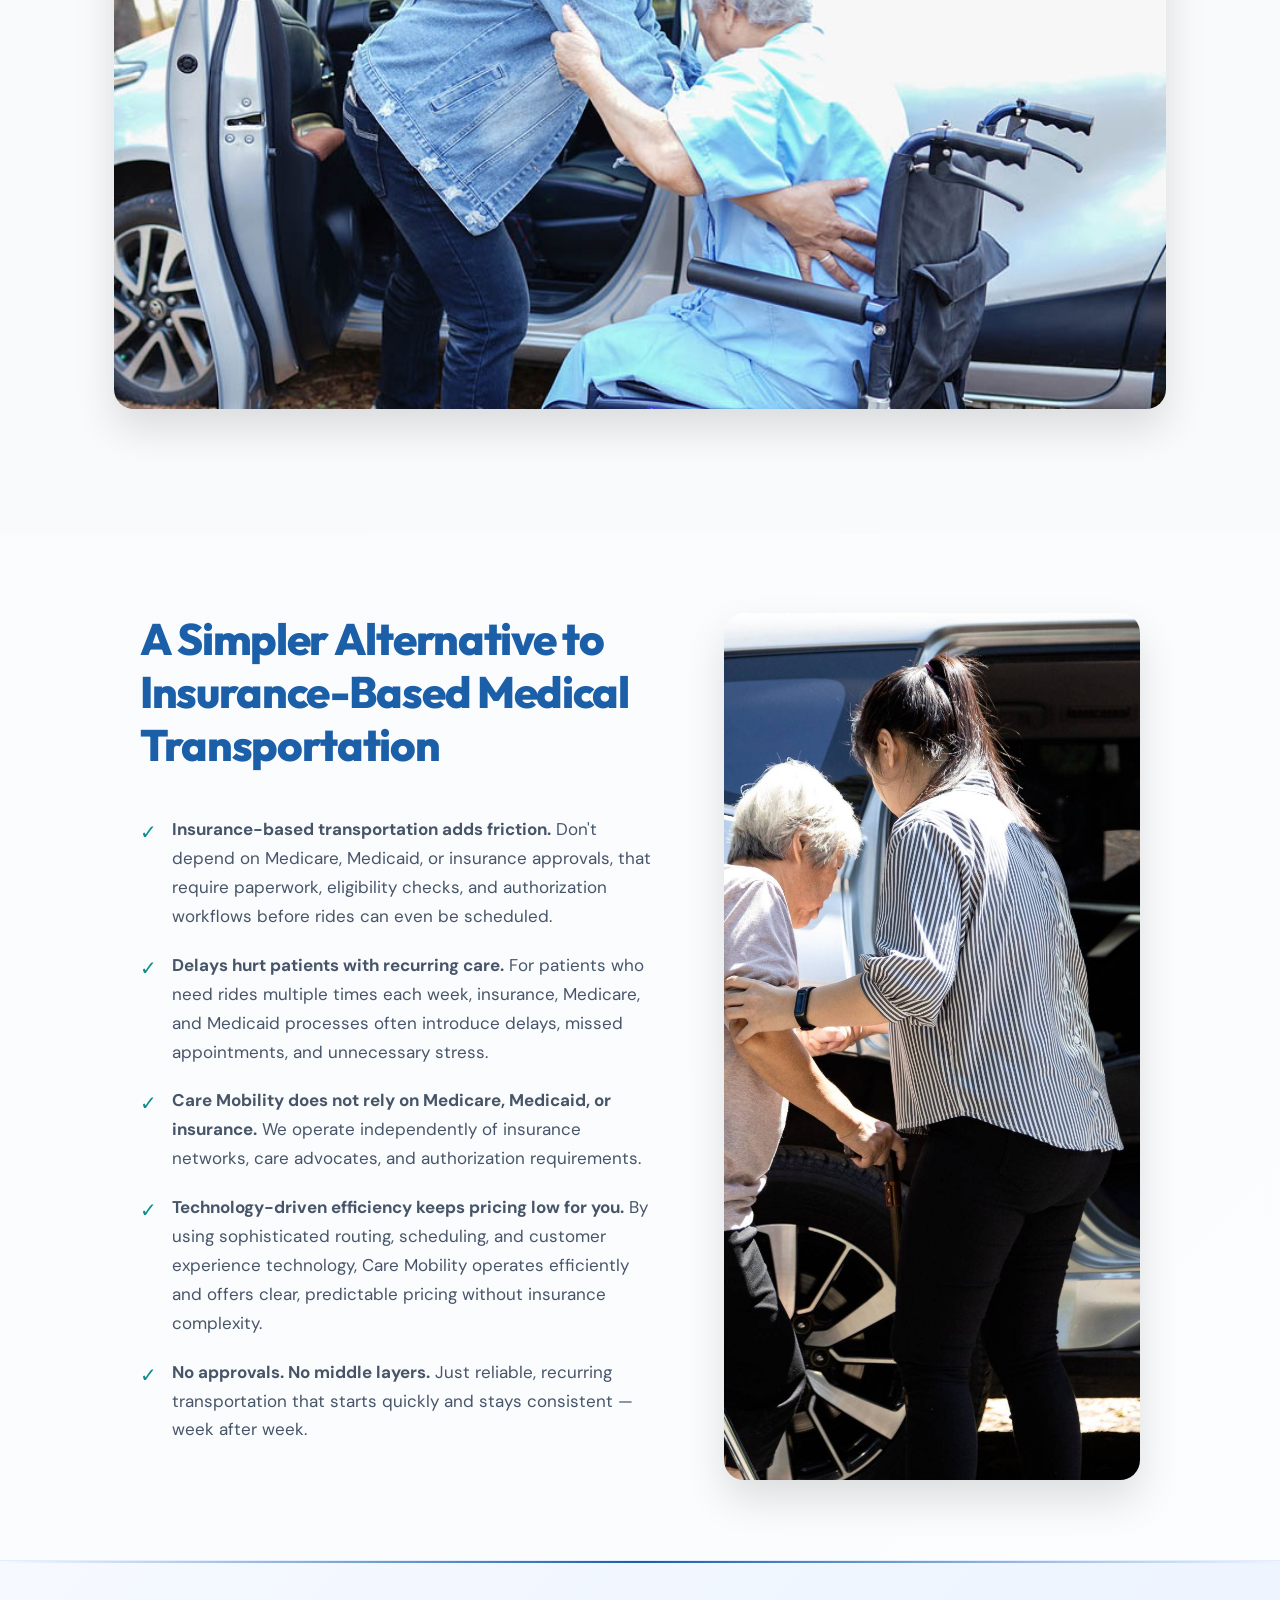
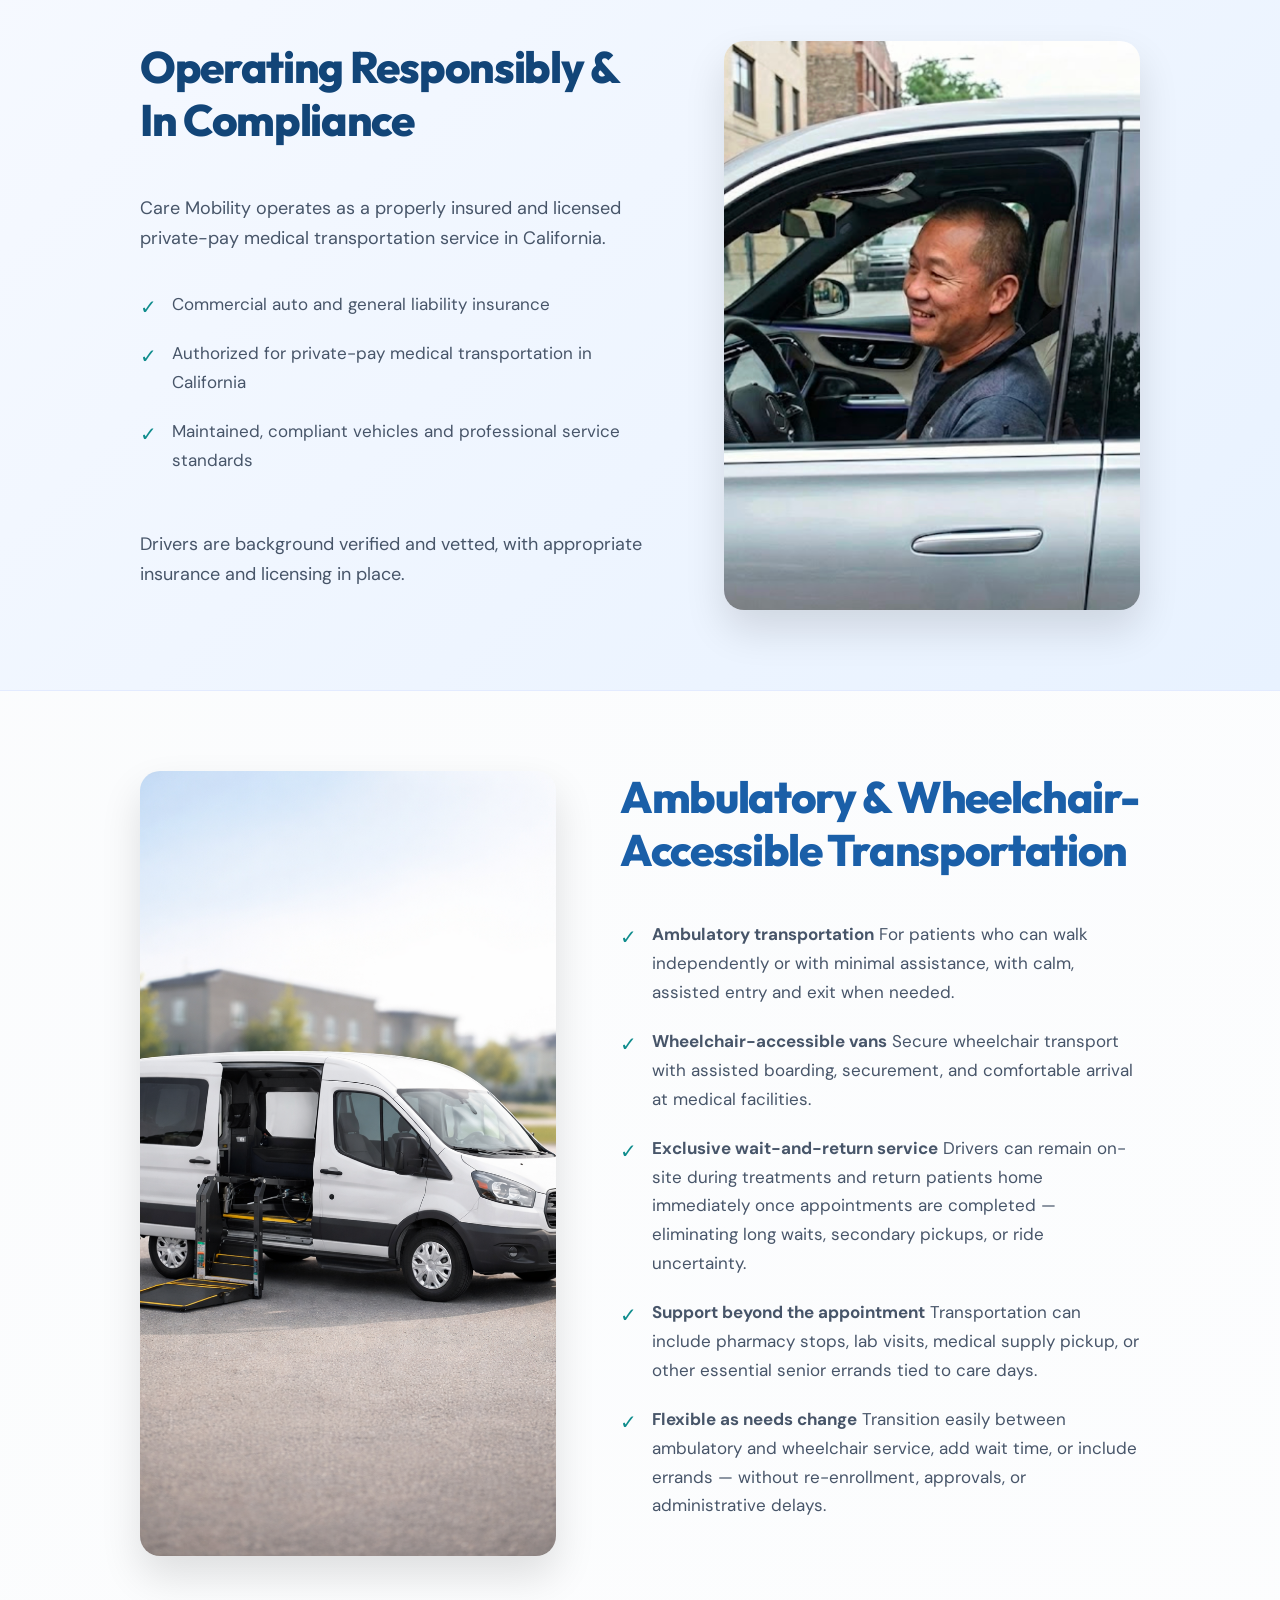
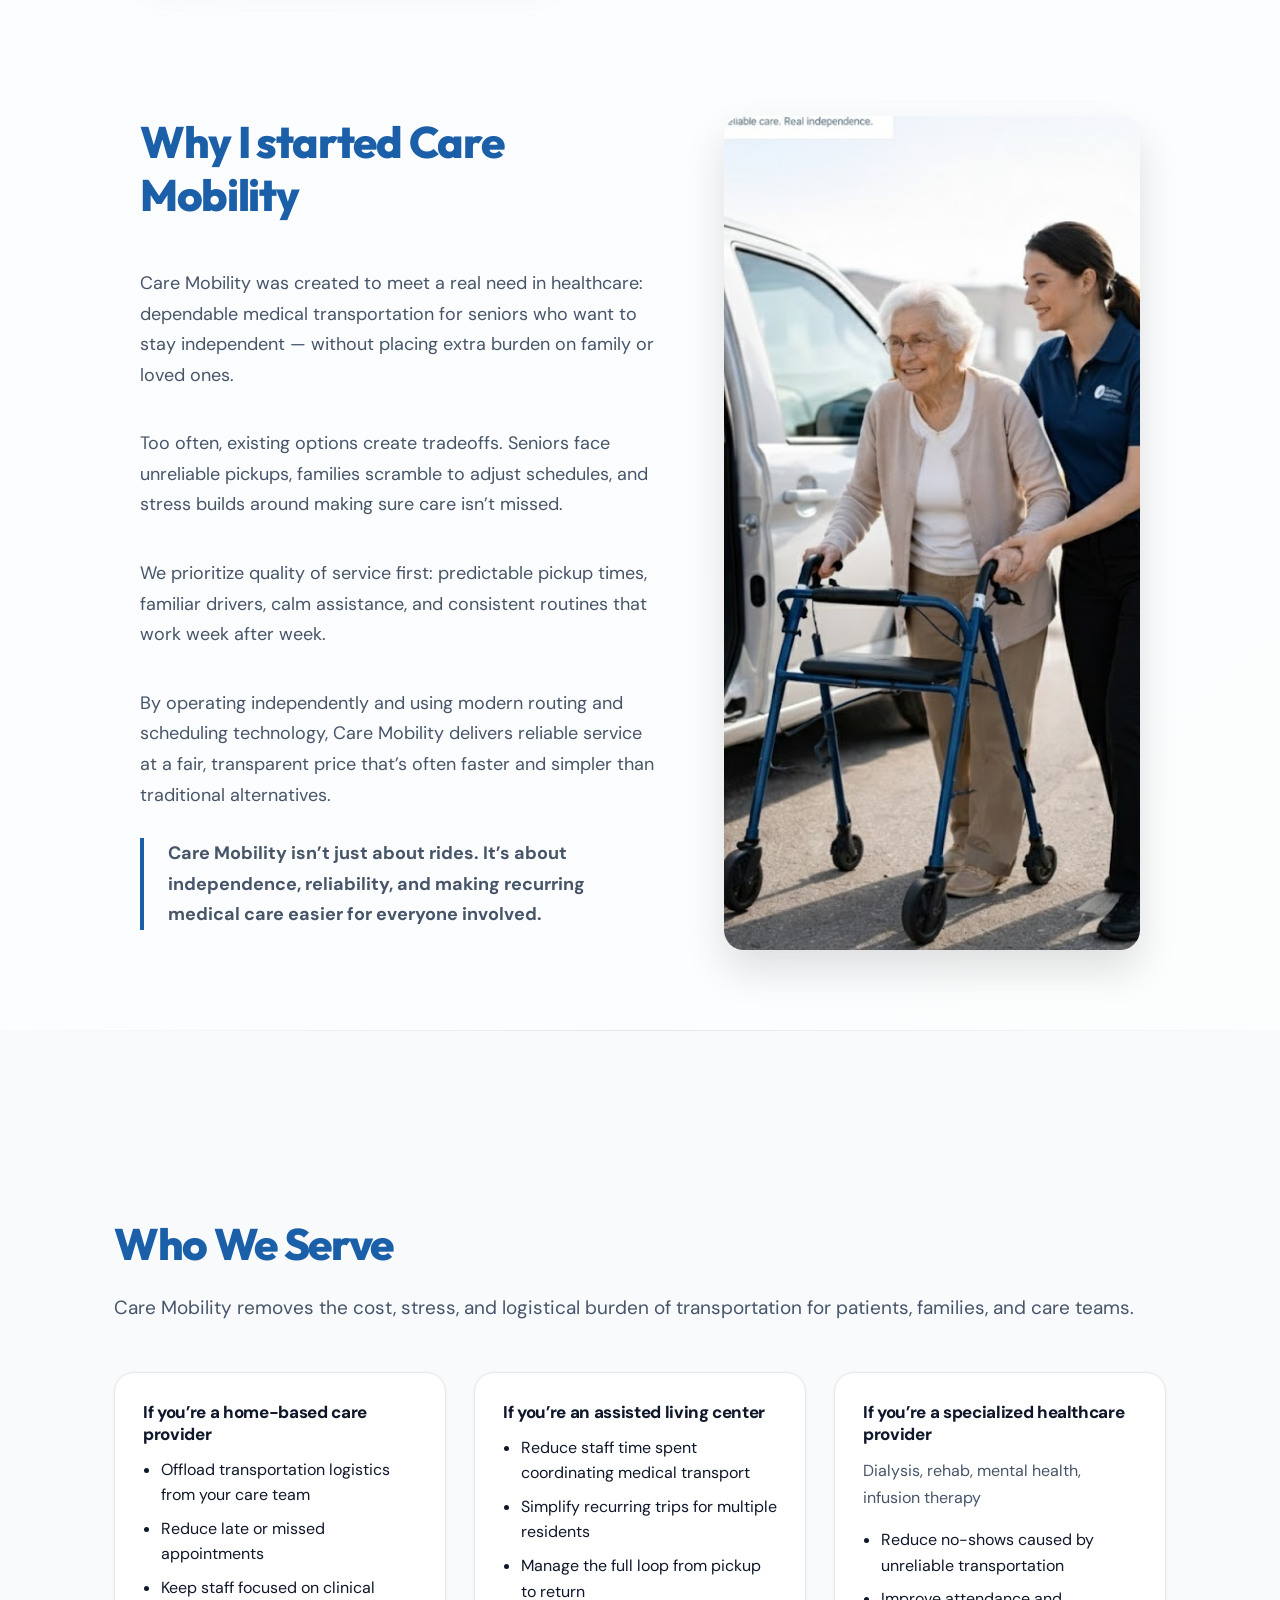
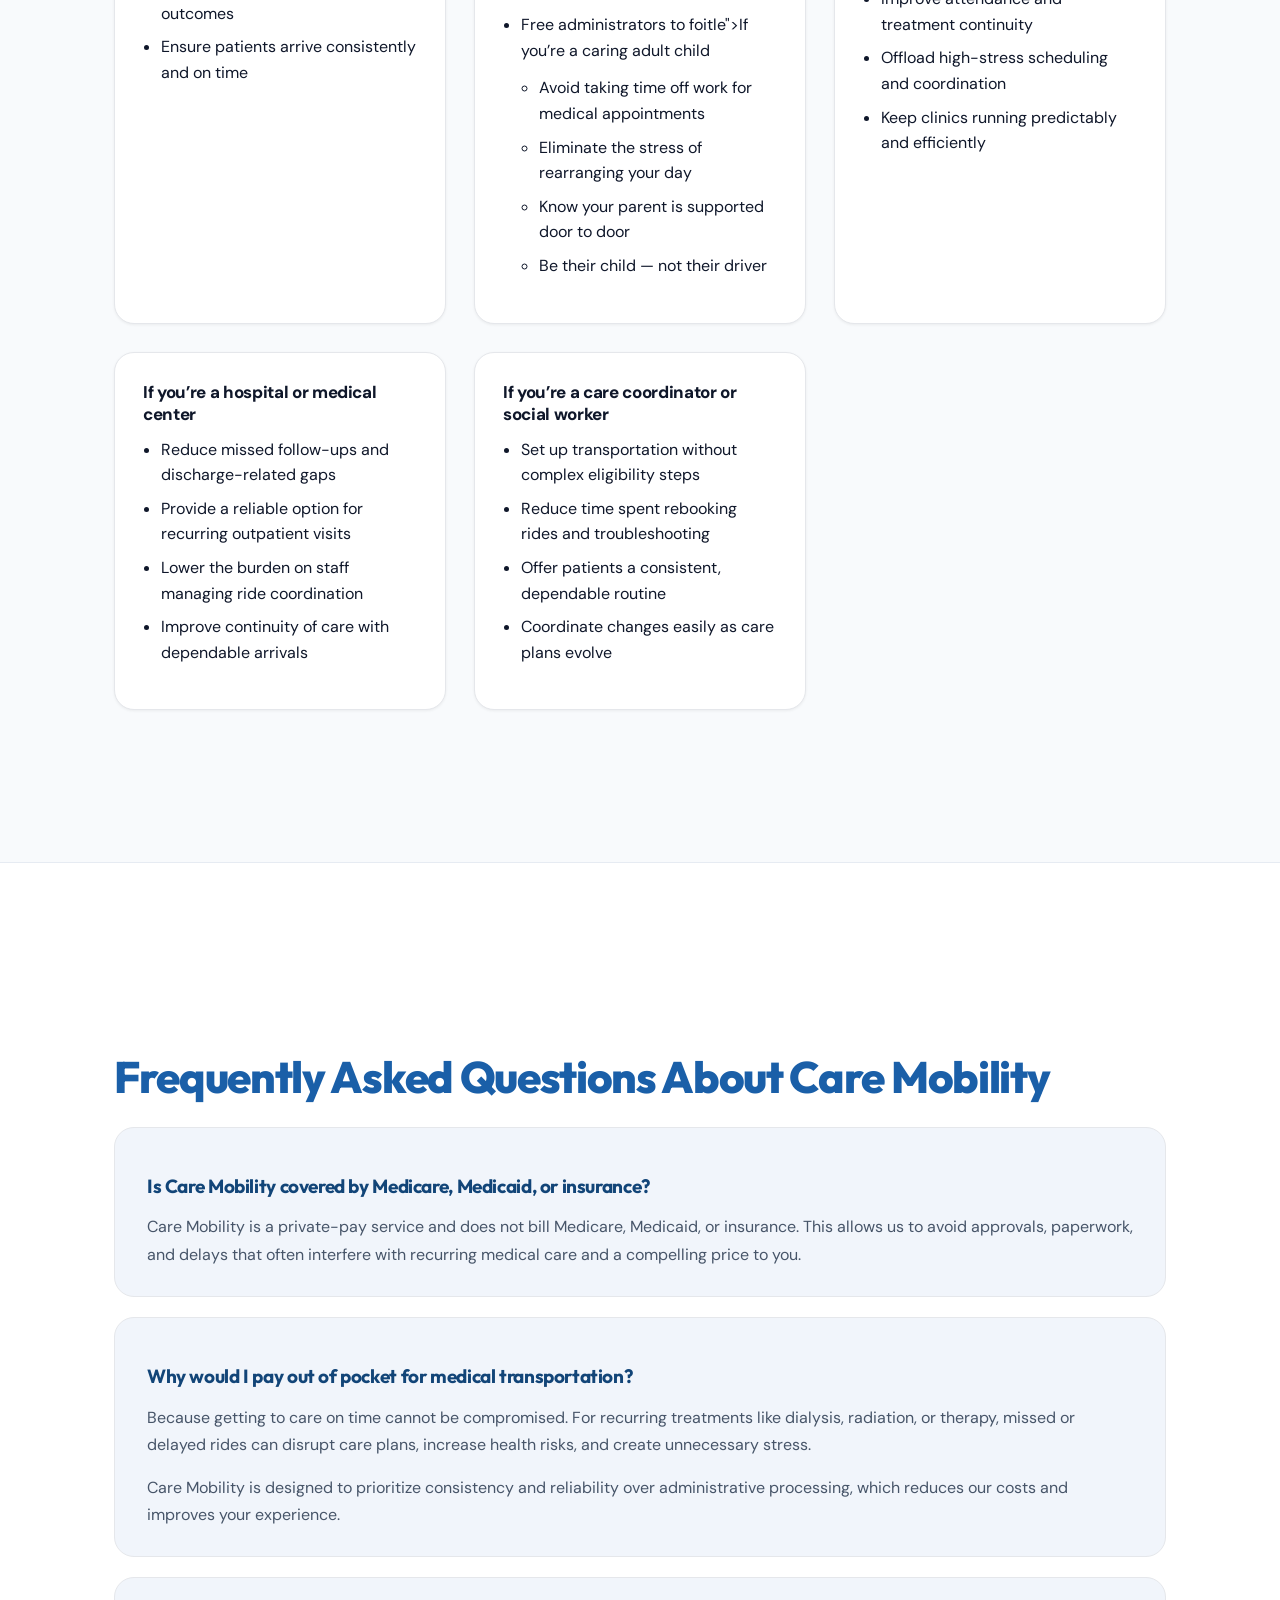
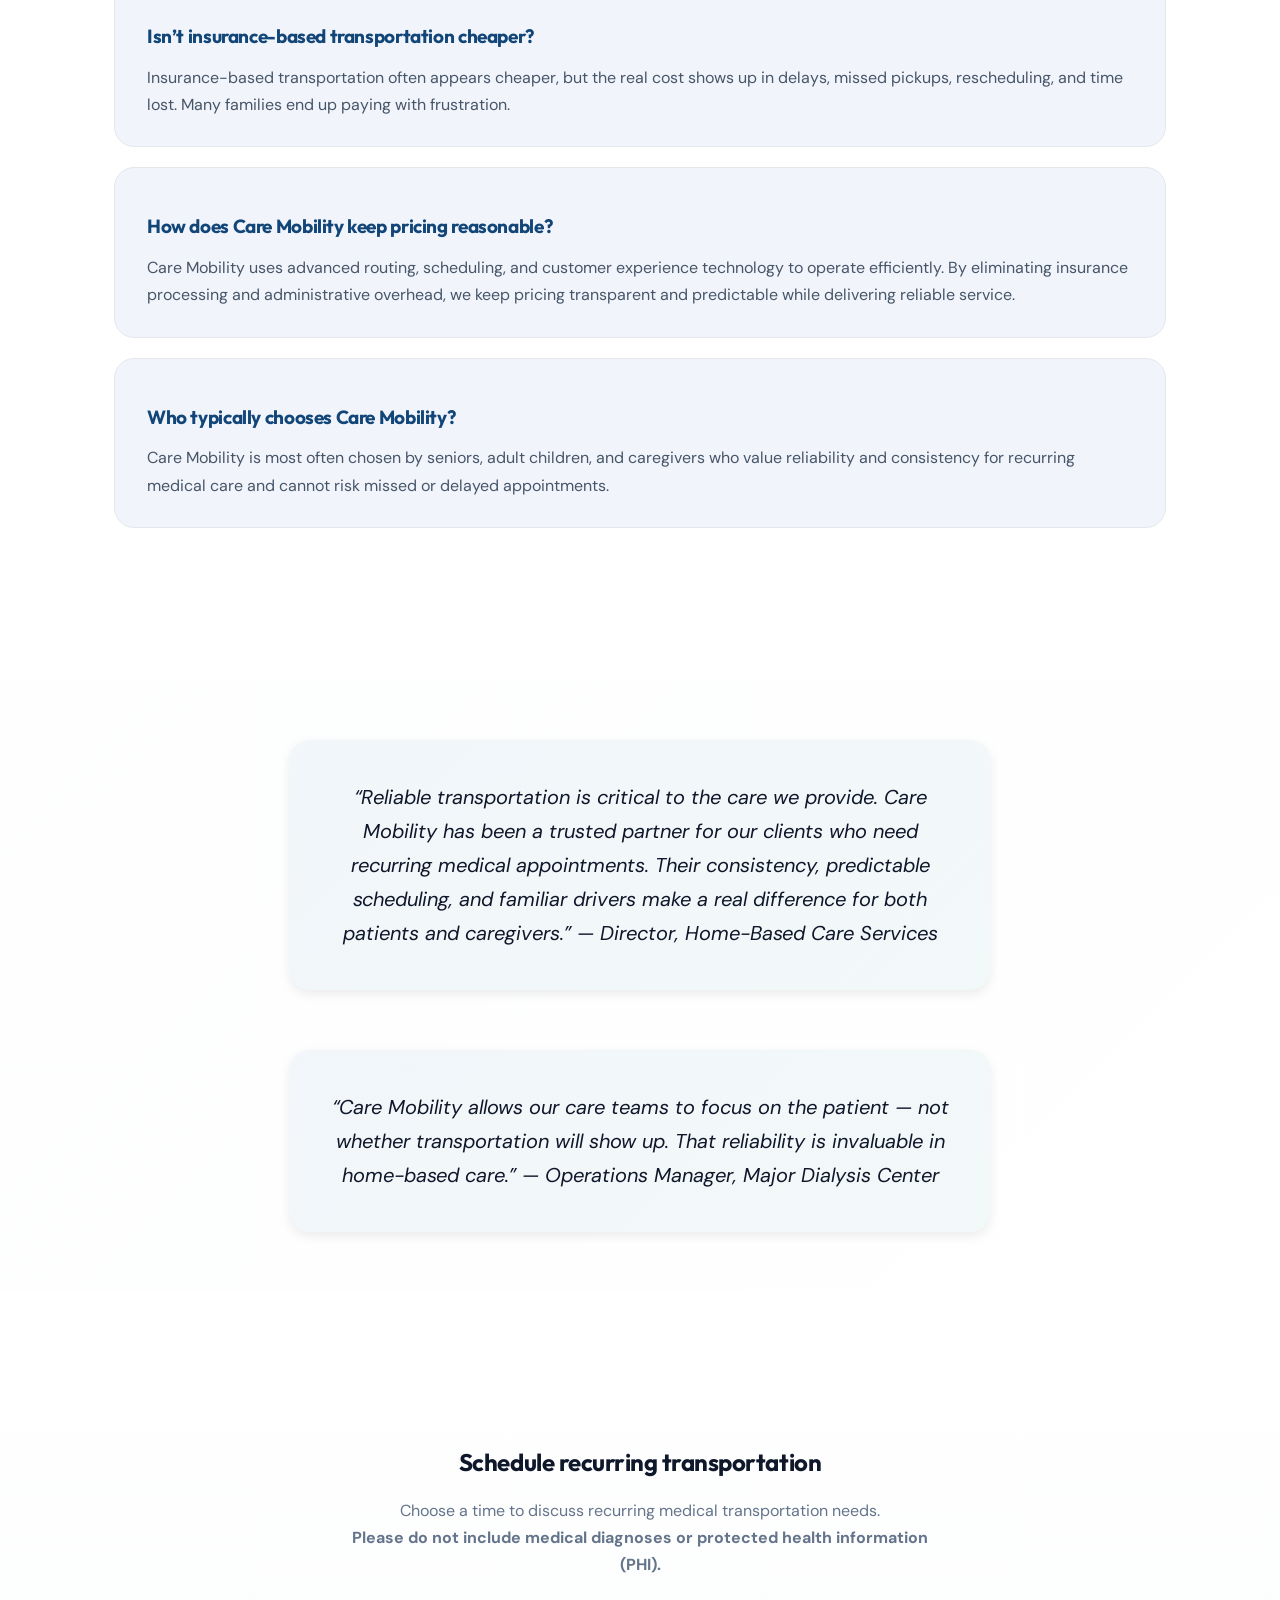
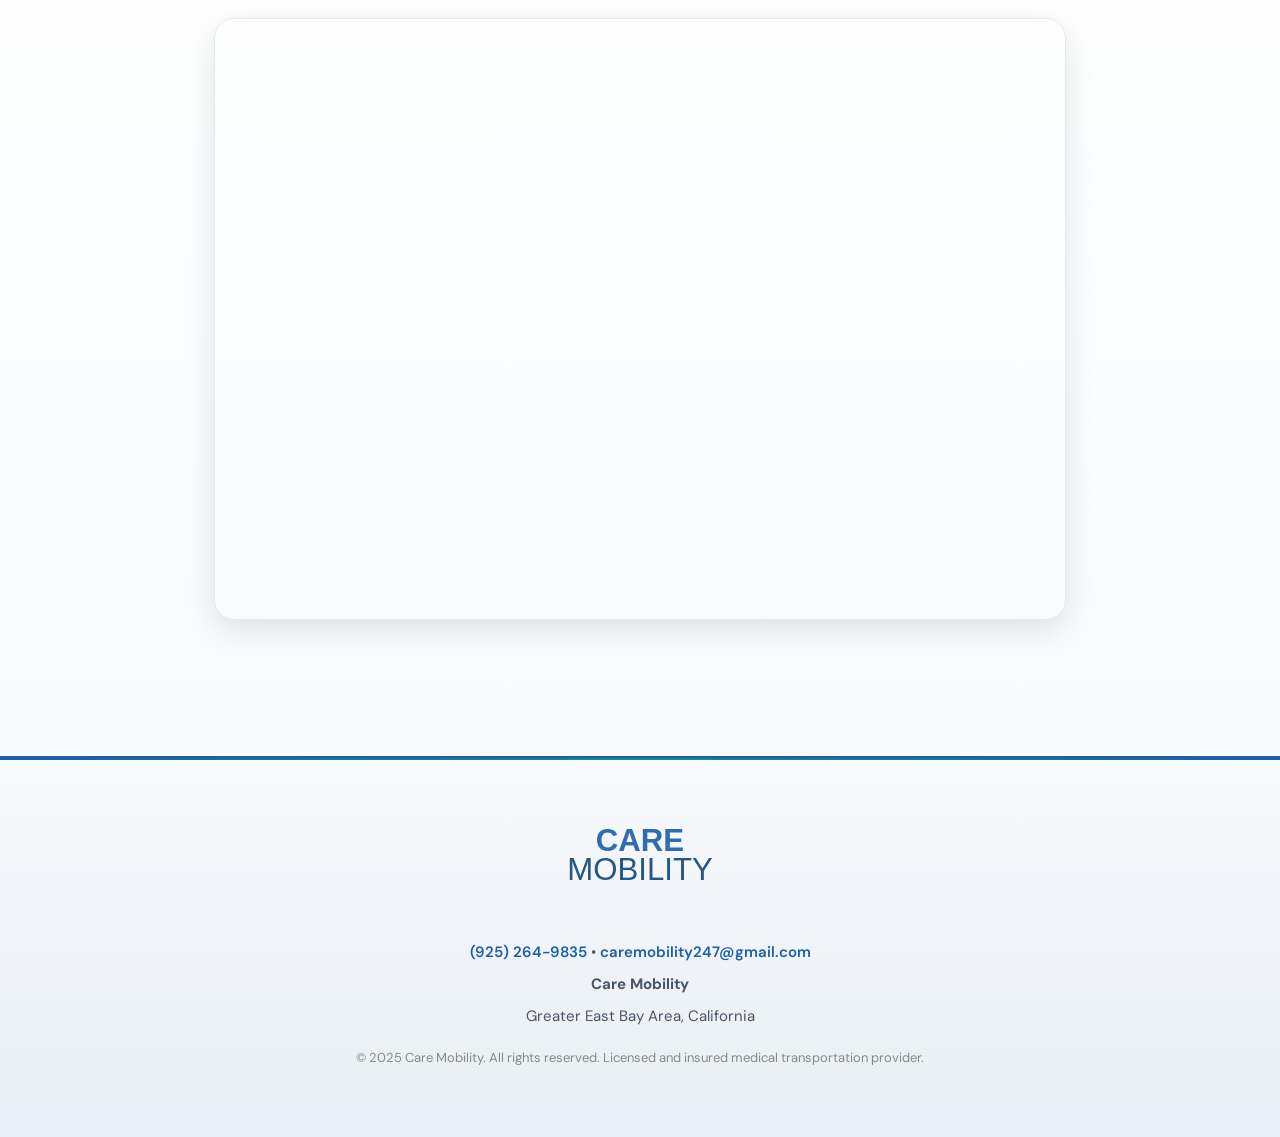
==== commit c3c855d9: "edits" ====
--- a/index.html
+++ b/index.html
@@ -18,6 +18,13 @@
 
 <body>
 
+<!-- ANNOUNCEMENT RIBBON -->
+<div class="announcement-ribbon">
+  <div class="ribbon-content">
+    📍 Now serving the Greater East Bay
+  </div>
+</div>
+
 <header class="header">
   <div class="header-left">
     <a href="/" class="header-image-link">
@@ -31,7 +38,8 @@
   </div>
 
   <div class="header-right">
-    <a href="mailto:caremobility247@gmail.com">caremobility247@gmail.com</a>
+    <a href="tel:+19252649835" class="header-phone">📞 (925) 264-9835</a>
+    <a href="/cdn-cgi/l/email-protection#2c4f4d5e4941434e45404558551e181b6c4b414d4540024f4341" class="header-email">✉️ <span class="__cf_email__" data-cfemail="43202231262e2c212a2f2a373a71777403242e222a2f6d202c2e">[email&#160;protected]</span></a>
   </div>
 </header>
 
@@ -315,7 +323,7 @@
     <!-- RIGHT: IMAGE -->
     <div class="alt-images trust-image">
       <img
-        src="assets/pleasant-ride-conversation.jpg"
+        src="assets/DialysisTrip.jpg"
         alt="Care Mobility driver transporting a patient to a dialysis appointment"
       />
     </div>
@@ -418,7 +426,7 @@
     <!-- RIGHT: BRAND IMAGE -->
     <div class="alt-images">
       <img
-        src="assets/GettingYouThere.jpg"
+        src="assets/CareMobilityDifference.jpg"
         alt="The Care Mobility Difference – Reliable care. Real independence."
       />
     </div>
@@ -456,13 +464,7 @@
           <li>Reduce staff time spent coordinating medical transport</li>
           <li>Simplify recurring trips for multiple residents</li>
           <li>Manage the full loop from pickup to return</li>
-          <li>Free administrators to focus on operations and care</li>
-        </ul>
-      </div>
-
-      <!-- Adult children -->
-      <div class="card">
-        <strong class="persona-title">If you’re a caring adult child</strong>
+          <li>Free administrators to foitle">If you’re a caring adult child</strong>
         <ul style="padding-left: 18px; margin-top: 12px;">
           <li>Avoid taking time off work for medical appointments</li>
           <li>Eliminate the stress of rearranging your day</li>
@@ -622,7 +624,8 @@
   </div>
 </section>
 
-<script data-cfasync="false" src="/cdn-cgi/scripts/5c5dd728/cloudflare-static/email-decode.min.js"></script><script type="text/javascript" src="https://assets.calendly.com/assets/external/widget.js" async></script>
+<script data-cfasync="false" src="/cdn-cgi/scripts/5c5dd728/cloudflare-static/email-decode.min.js"></script>
+<script type="text/javascript" src="https://assets.calendly.com/assets/external/widget.js" async></script>
 
 <footer class="site-footer">
     <div class="footer-content">
@@ -632,9 +635,9 @@
         </svg>
         
         <div class="footer-info">
-            <p><a href="mailto:caremobility247@gmail.com">caremobility247@gmail.com</a></p>
+            <p><a href="tel:+19252649835">(925) 264-9835</a> • <a href="mailto:caremobility247@gmail.com">caremobility247@gmail.com</a></p>
             <p><strong>Care Mobility</strong></p>
-            <p>San Francisco Bay Area, California</p>
+            <p>Greater East Bay Area, California</p>
             <p style="margin-top: 20px; font-size: 13px; color: #888;">
                 © 2025 Care Mobility. All rights reserved. Licensed and insured medical transportation provider.
             </p>
@@ -642,8 +645,6 @@
     </div>
 </footer>
 
-</body>
-</html>
 <script>
 // Sticky header shadow on scroll
 window.addEventListener('scroll', function() {
@@ -668,4 +669,7 @@
     }
   });
 });
-</script>+</script>
+
+</body>
+</html>
--- a/styles.css
+++ b/styles.css
@@ -80,6 +80,43 @@
   font-weight: 700;
   line-height: 1.2;
   letter-spacing: -0.02em;
+}
+
+/* =========================
+   ANNOUNCEMENT RIBBON
+========================= */
+
+.announcement-ribbon {
+  background: linear-gradient(135deg, var(--brand-blue) 0%, var(--brand-teal) 100%);
+  color: white;
+  text-align: center;
+  padding: 12px 20px;
+  font-weight: 600;
+  font-size: 15px;
+  box-shadow: 0 2px 8px rgba(0,0,0,0.1);
+  position: relative;
+  z-index: 1001;
+  animation: slideDown 0.5s ease;
+}
+
+.ribbon-content {
+  max-width: var(--content-max);
+  margin: 0 auto;
+  display: flex;
+  align-items: center;
+  justify-content: center;
+  gap: 8px;
+}
+
+@keyframes slideDown {
+  from {
+    transform: translateY(-100%);
+    opacity: 0;
+  }
+  to {
+    transform: translateY(0);
+    opacity: 1;
+  }
 }
 
 /* =========================
@@ -125,21 +162,33 @@
   align-items: center;
 }
 
+.header-right {
+  display: flex;
+  gap: 16px;
+  align-items: center;
+  flex-wrap: wrap;
+}
+
 .header-right a {
   color: var(--brand-blue);
   text-decoration: none;
   font-size: 14px;
   font-weight: 500;
-  transition: color var(--transition-fast);
+  transition: all var(--transition-fast);
   padding: 8px 16px;
   border-radius: 8px;
   border: 1px solid transparent;
+  white-space: nowrap;
 }
 
 .header-right a:hover {
   color: var(--brand-blue-dark);
   background: rgba(26, 95, 168, 0.05);
   border-color: var(--brand-blue);
+}
+
+.header-phone {
+  font-weight: 600;
 }
 
 .logo { width: 40px; }
@@ -896,6 +945,17 @@
     padding: 16px 20px;
   }
   
+  .header-right {
+    flex-direction: column;
+    gap: 8px;
+    width: 100%;
+  }
+  
+  .header-right a {
+    width: 100%;
+    text-align: center;
+  }
+  
   .header-logo {
     height: 35px;
   }
@@ -907,6 +967,11 @@
   
   .hero-actions {
     flex-direction: column;
+  }
+  
+  .announcement-ribbon {
+    padding: 10px 16px;
+    font-size: 13px;
   }
 }
 
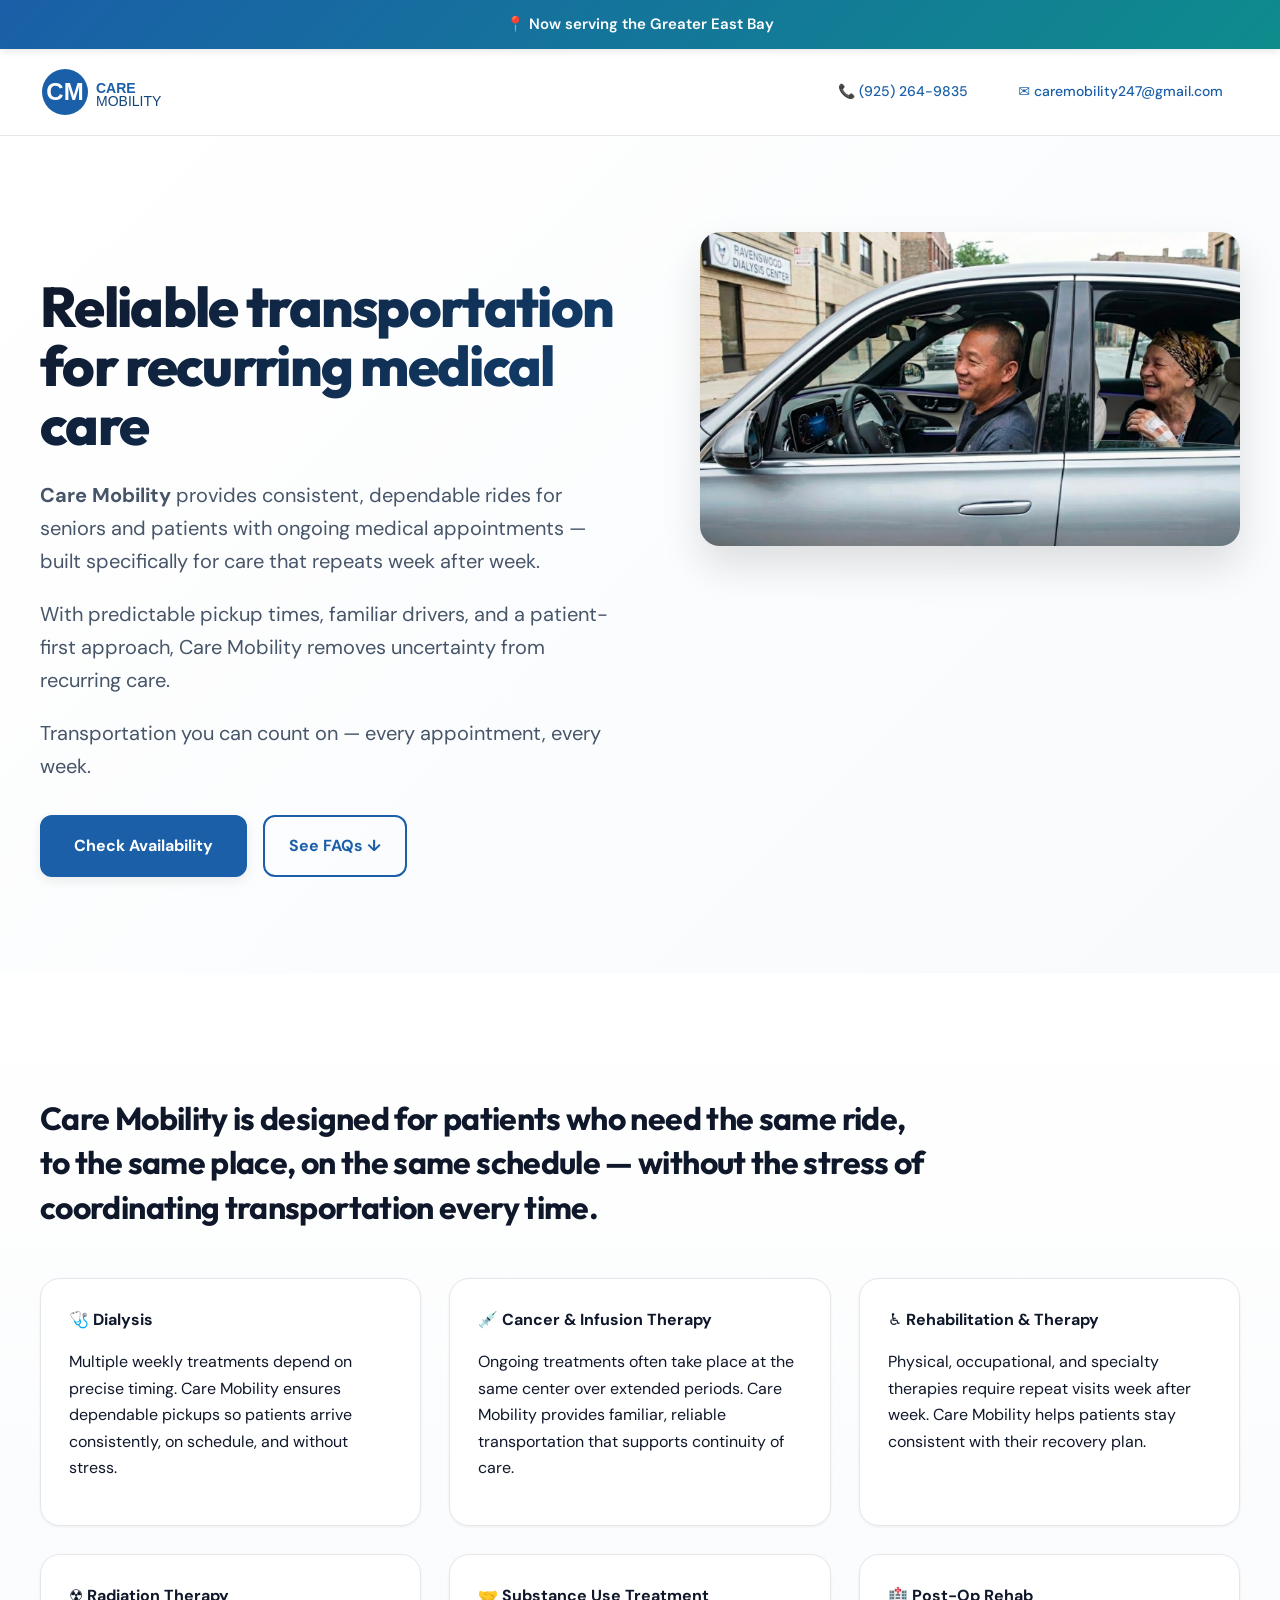
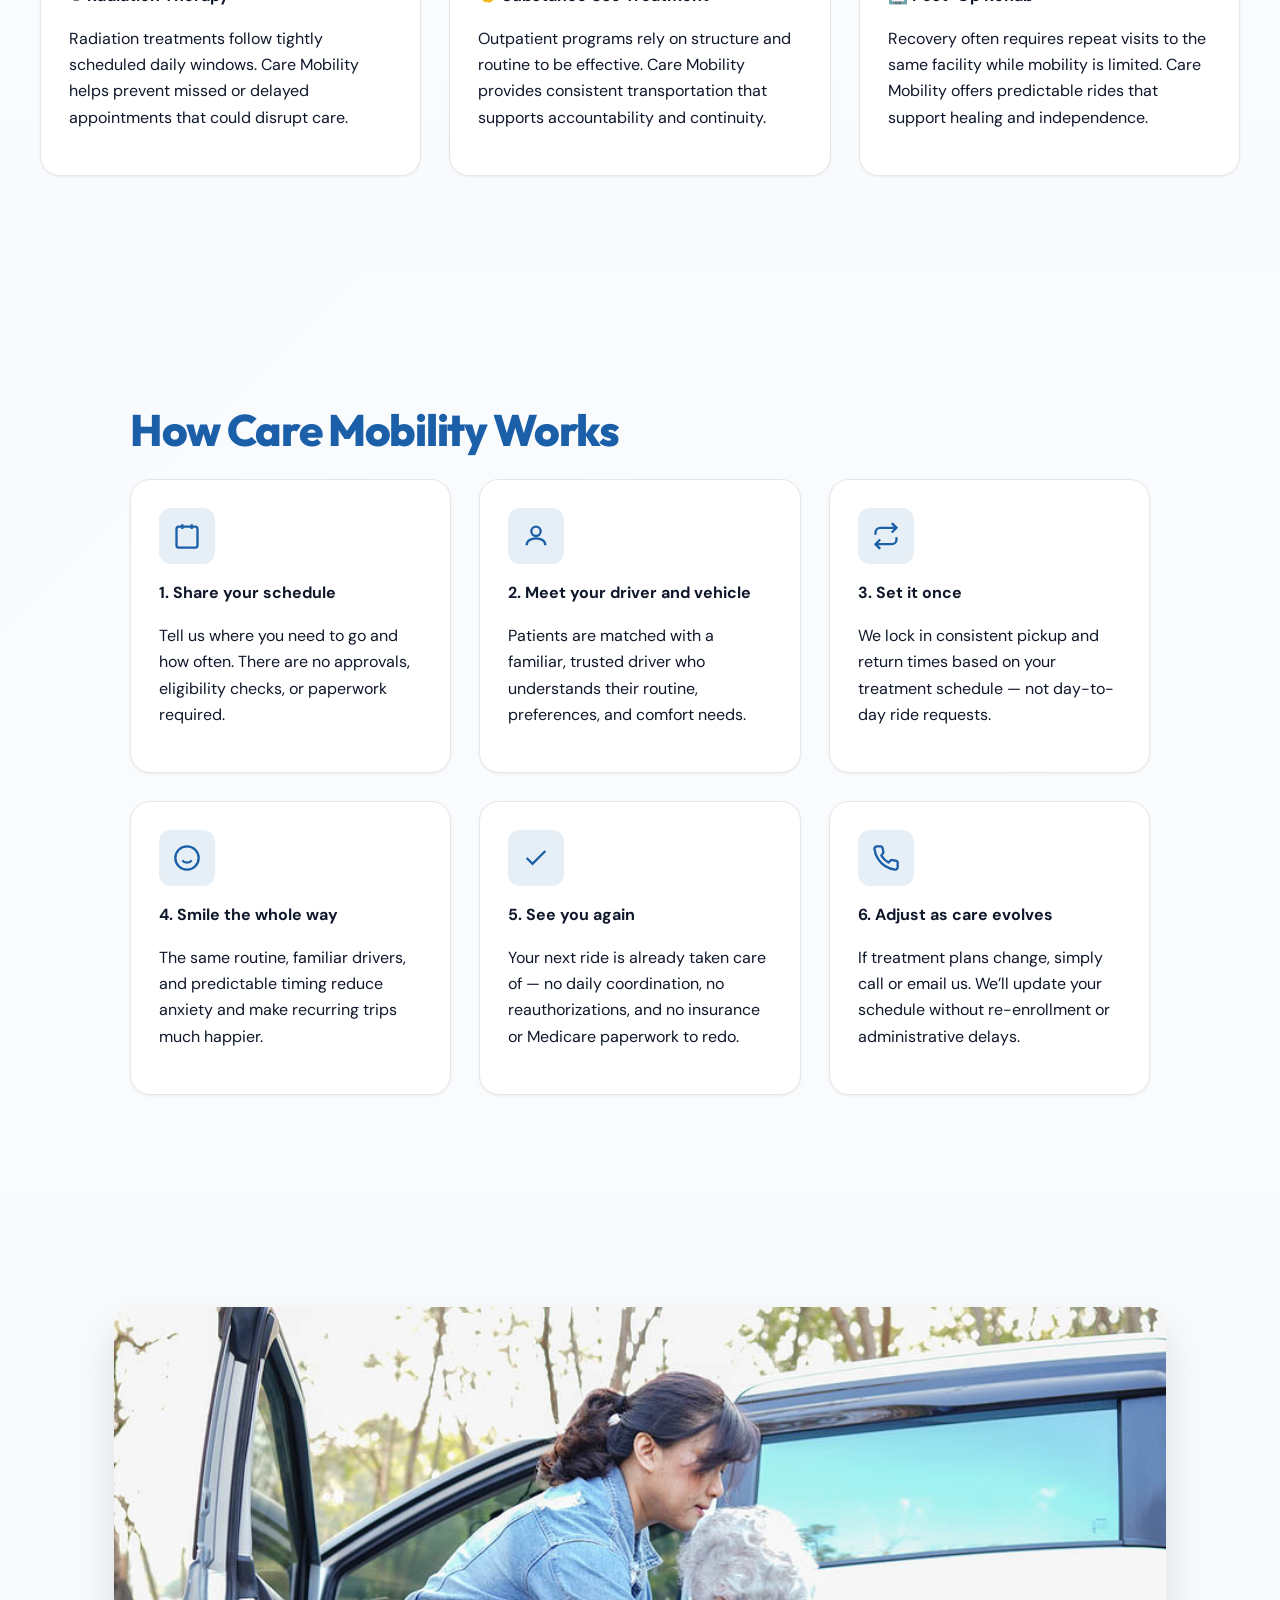
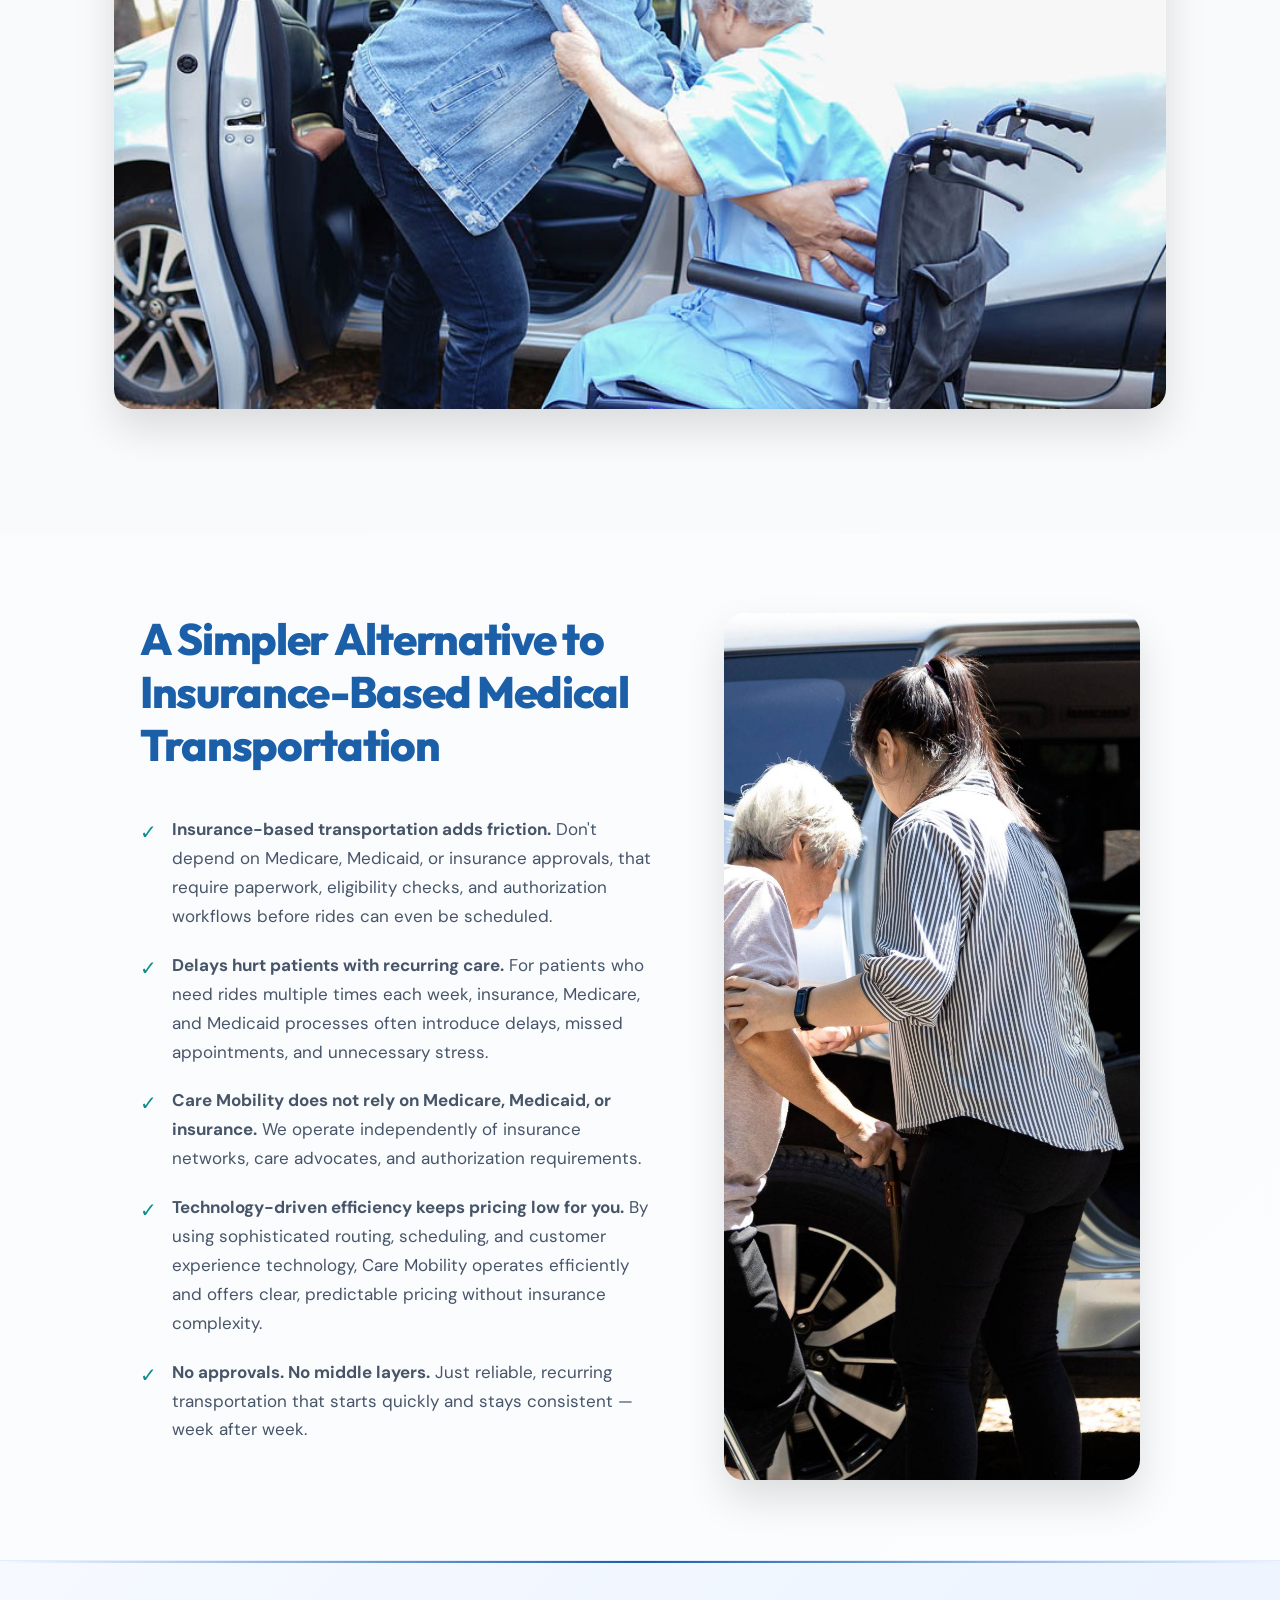
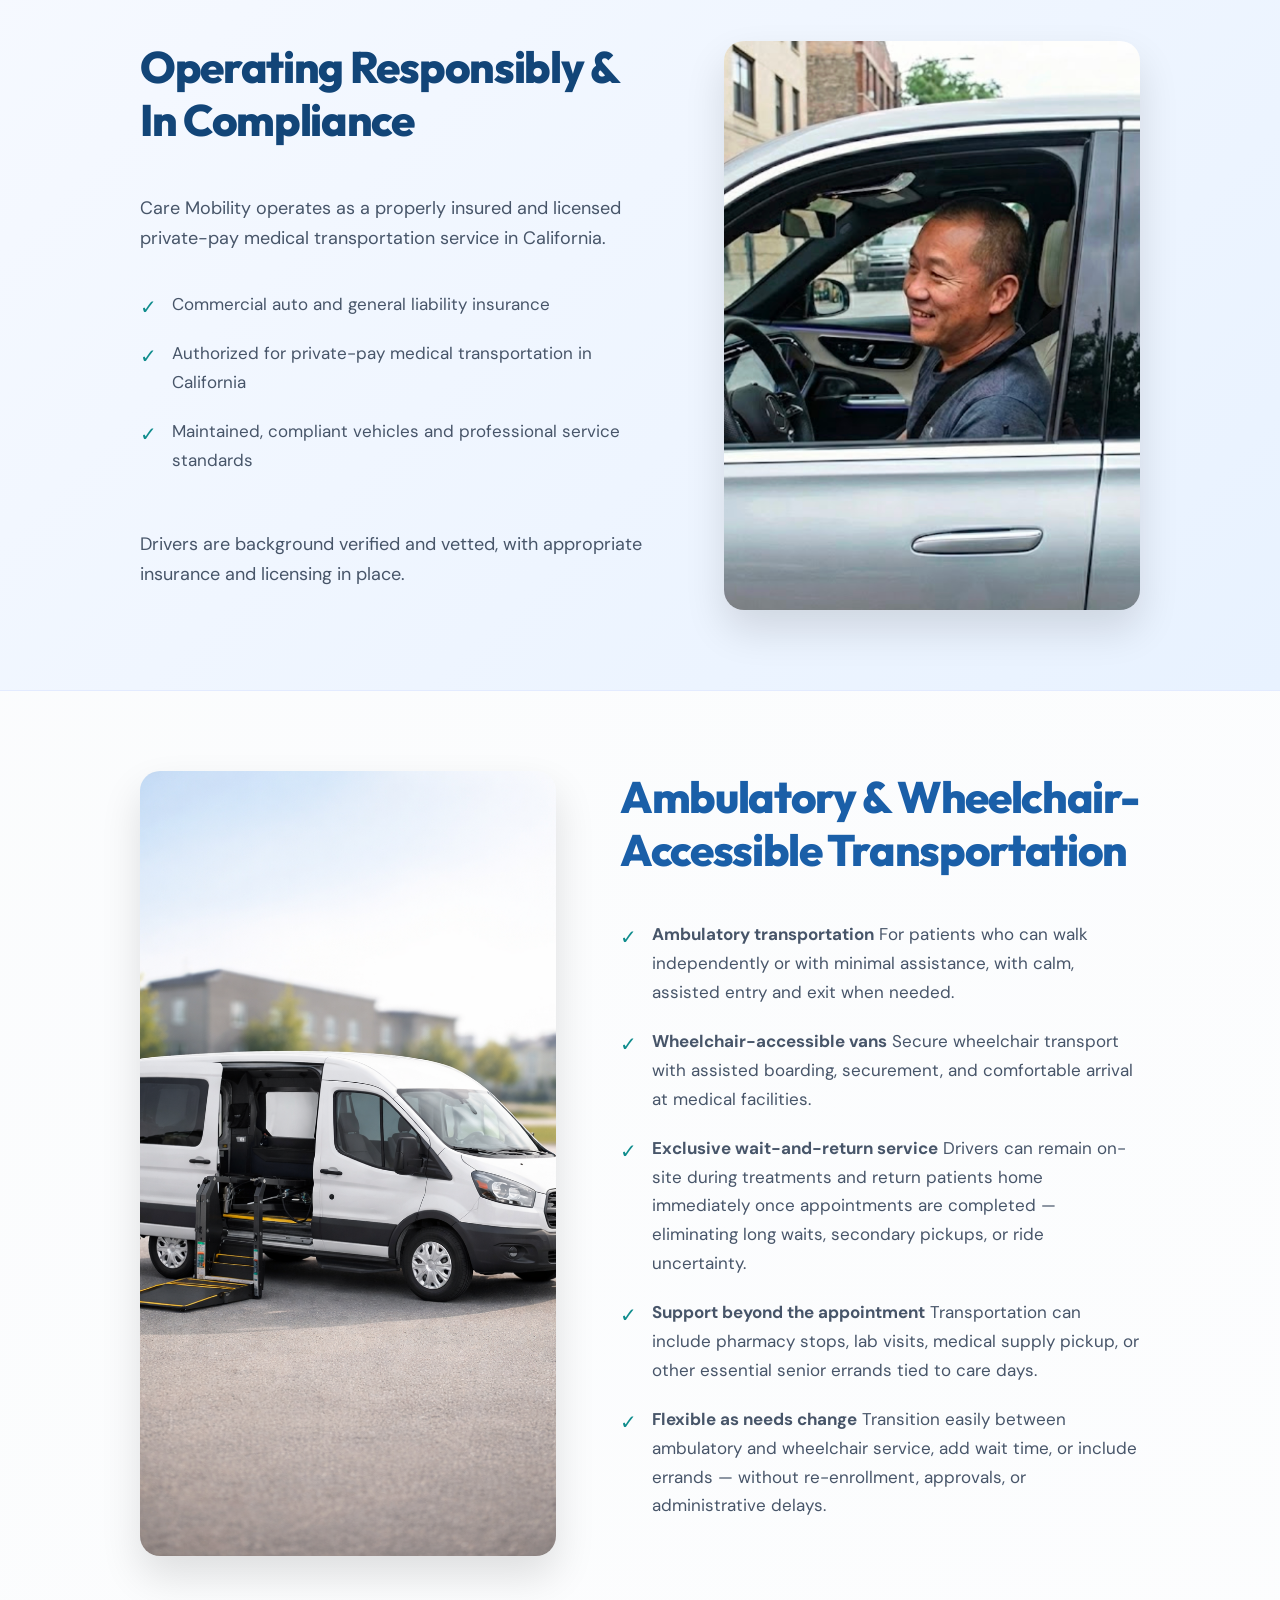
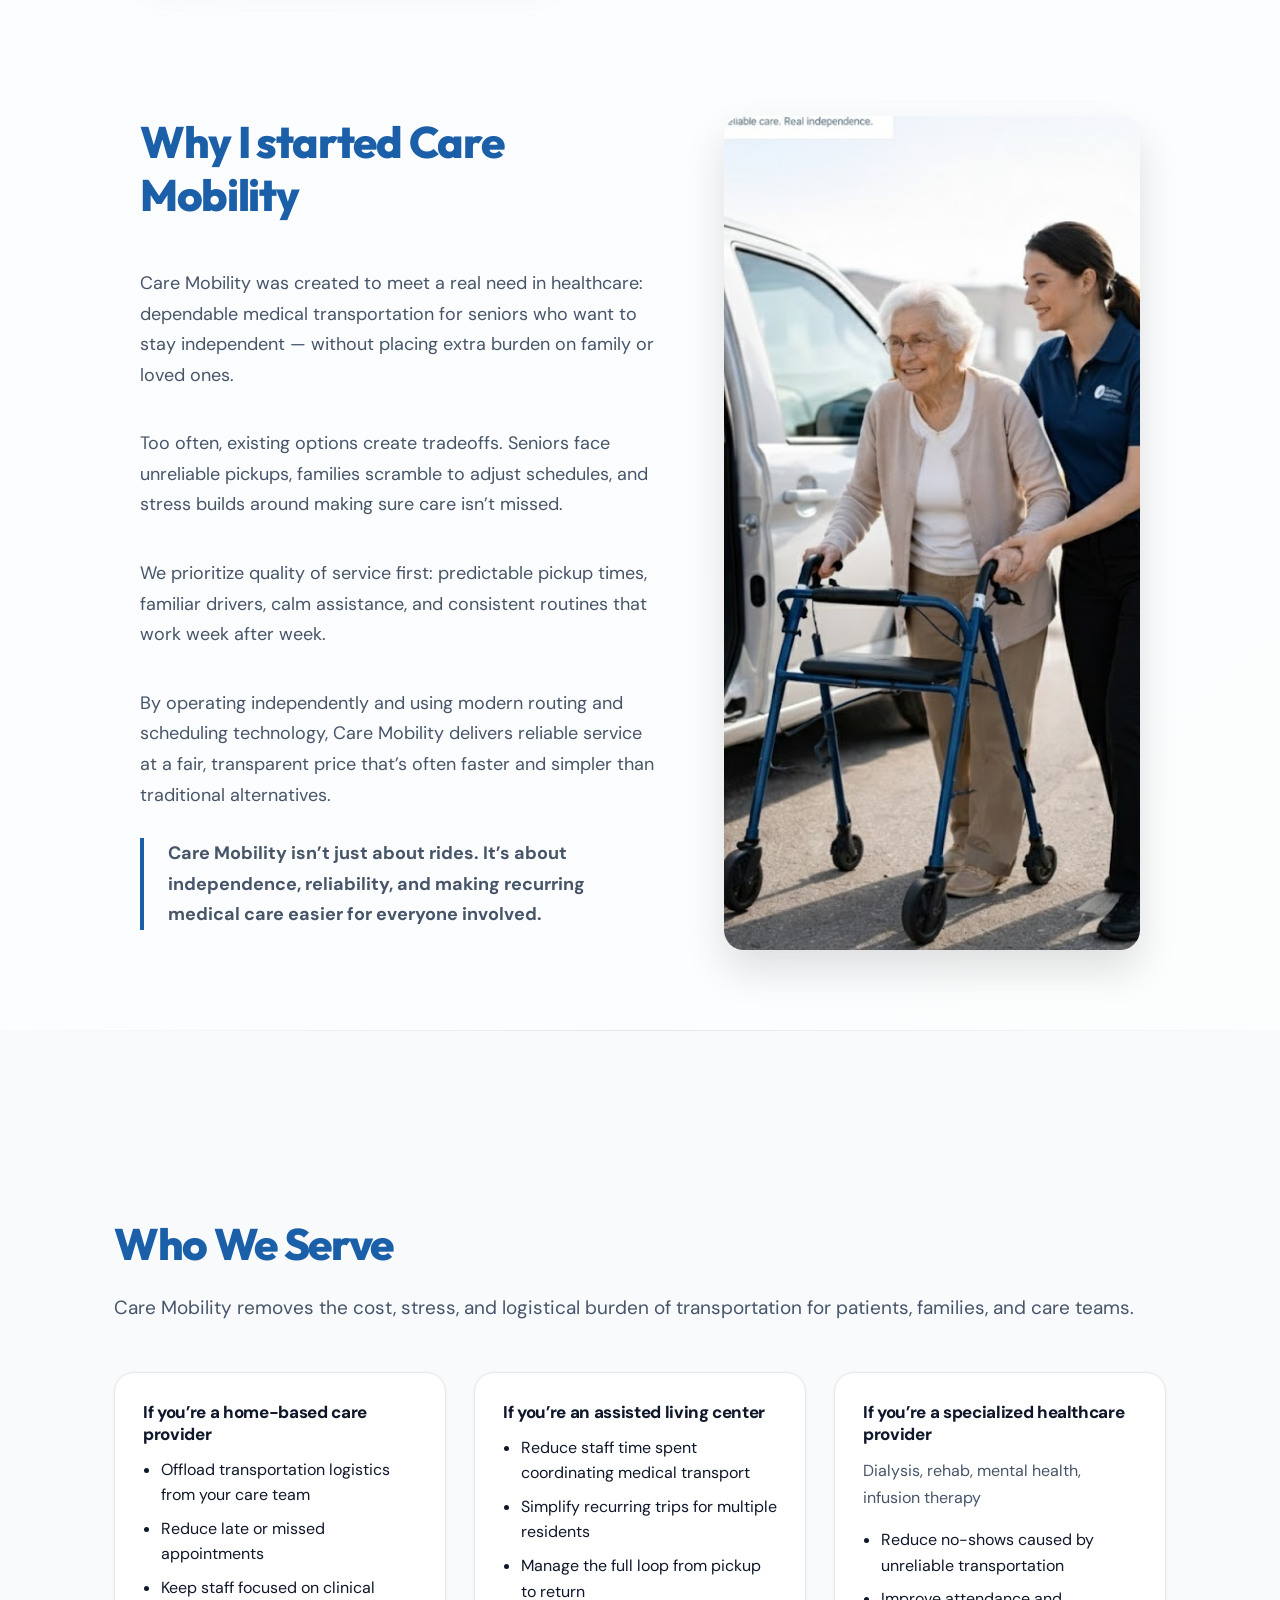
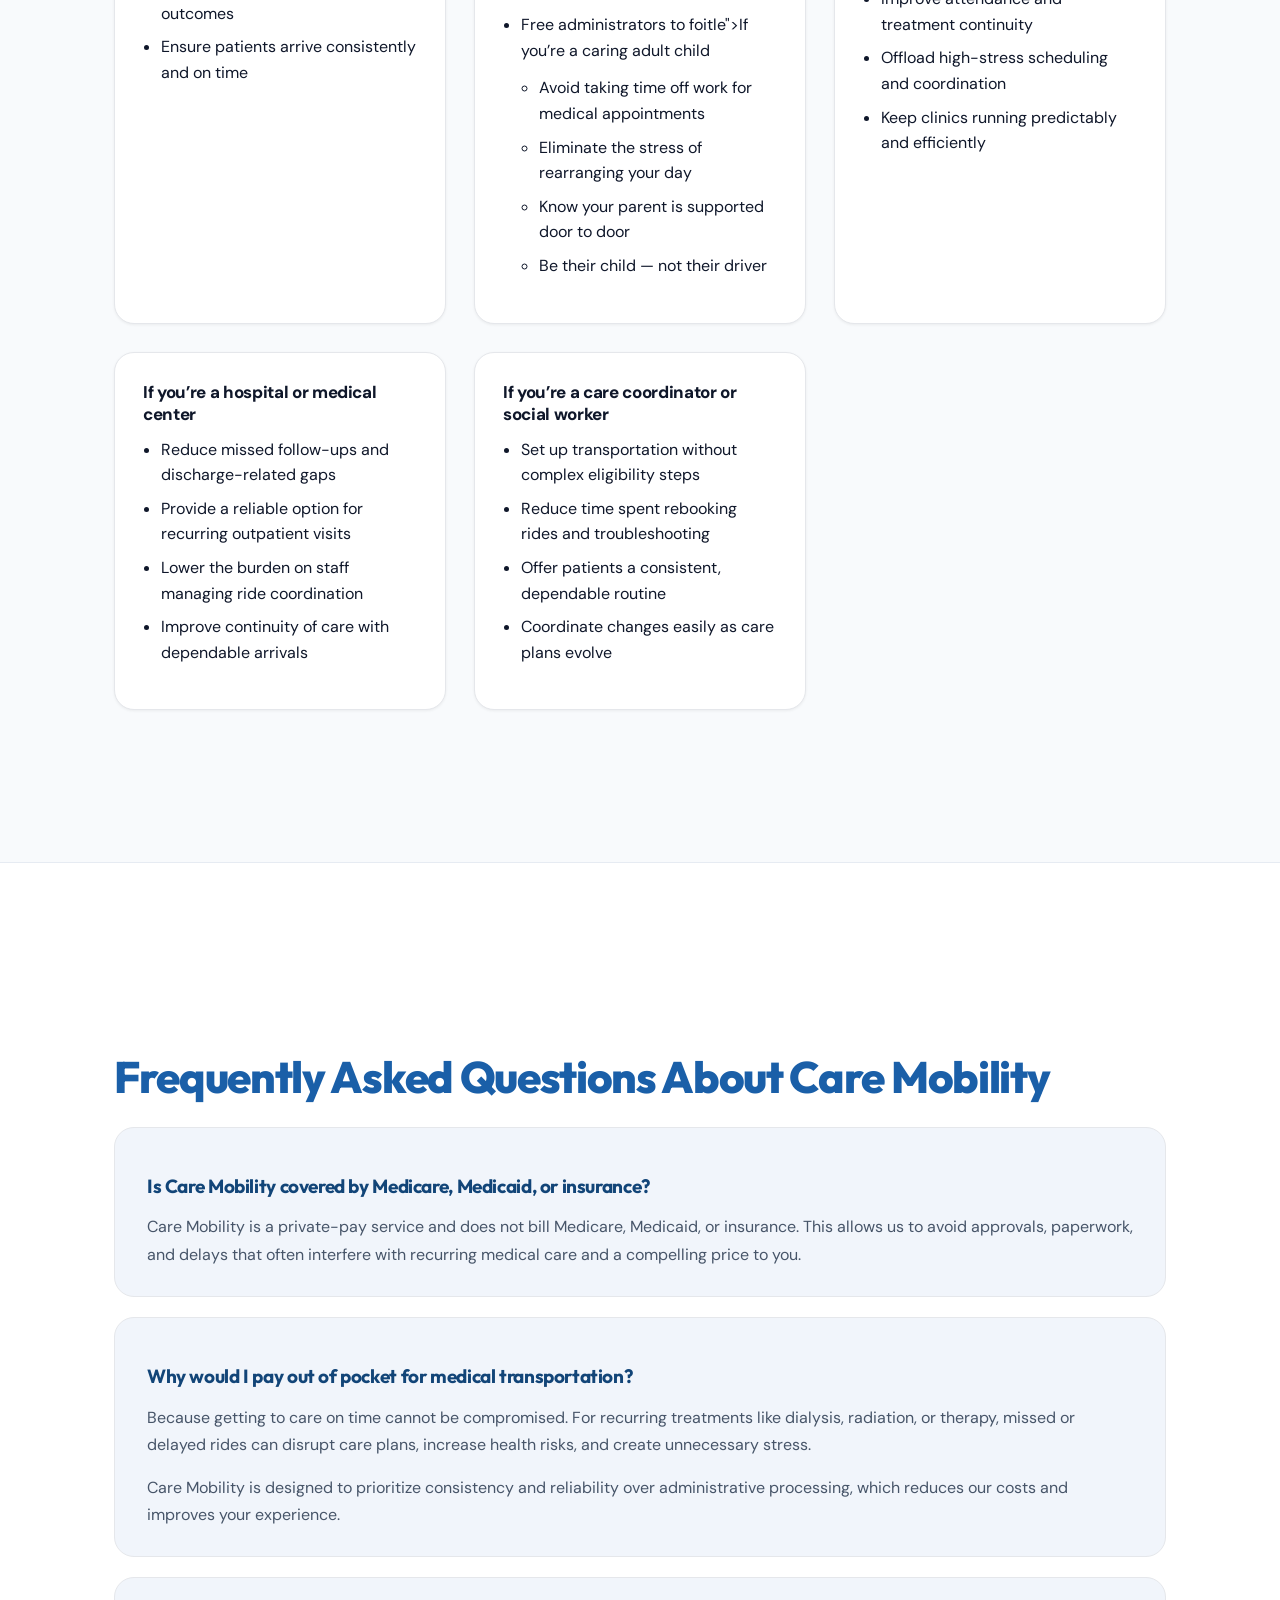
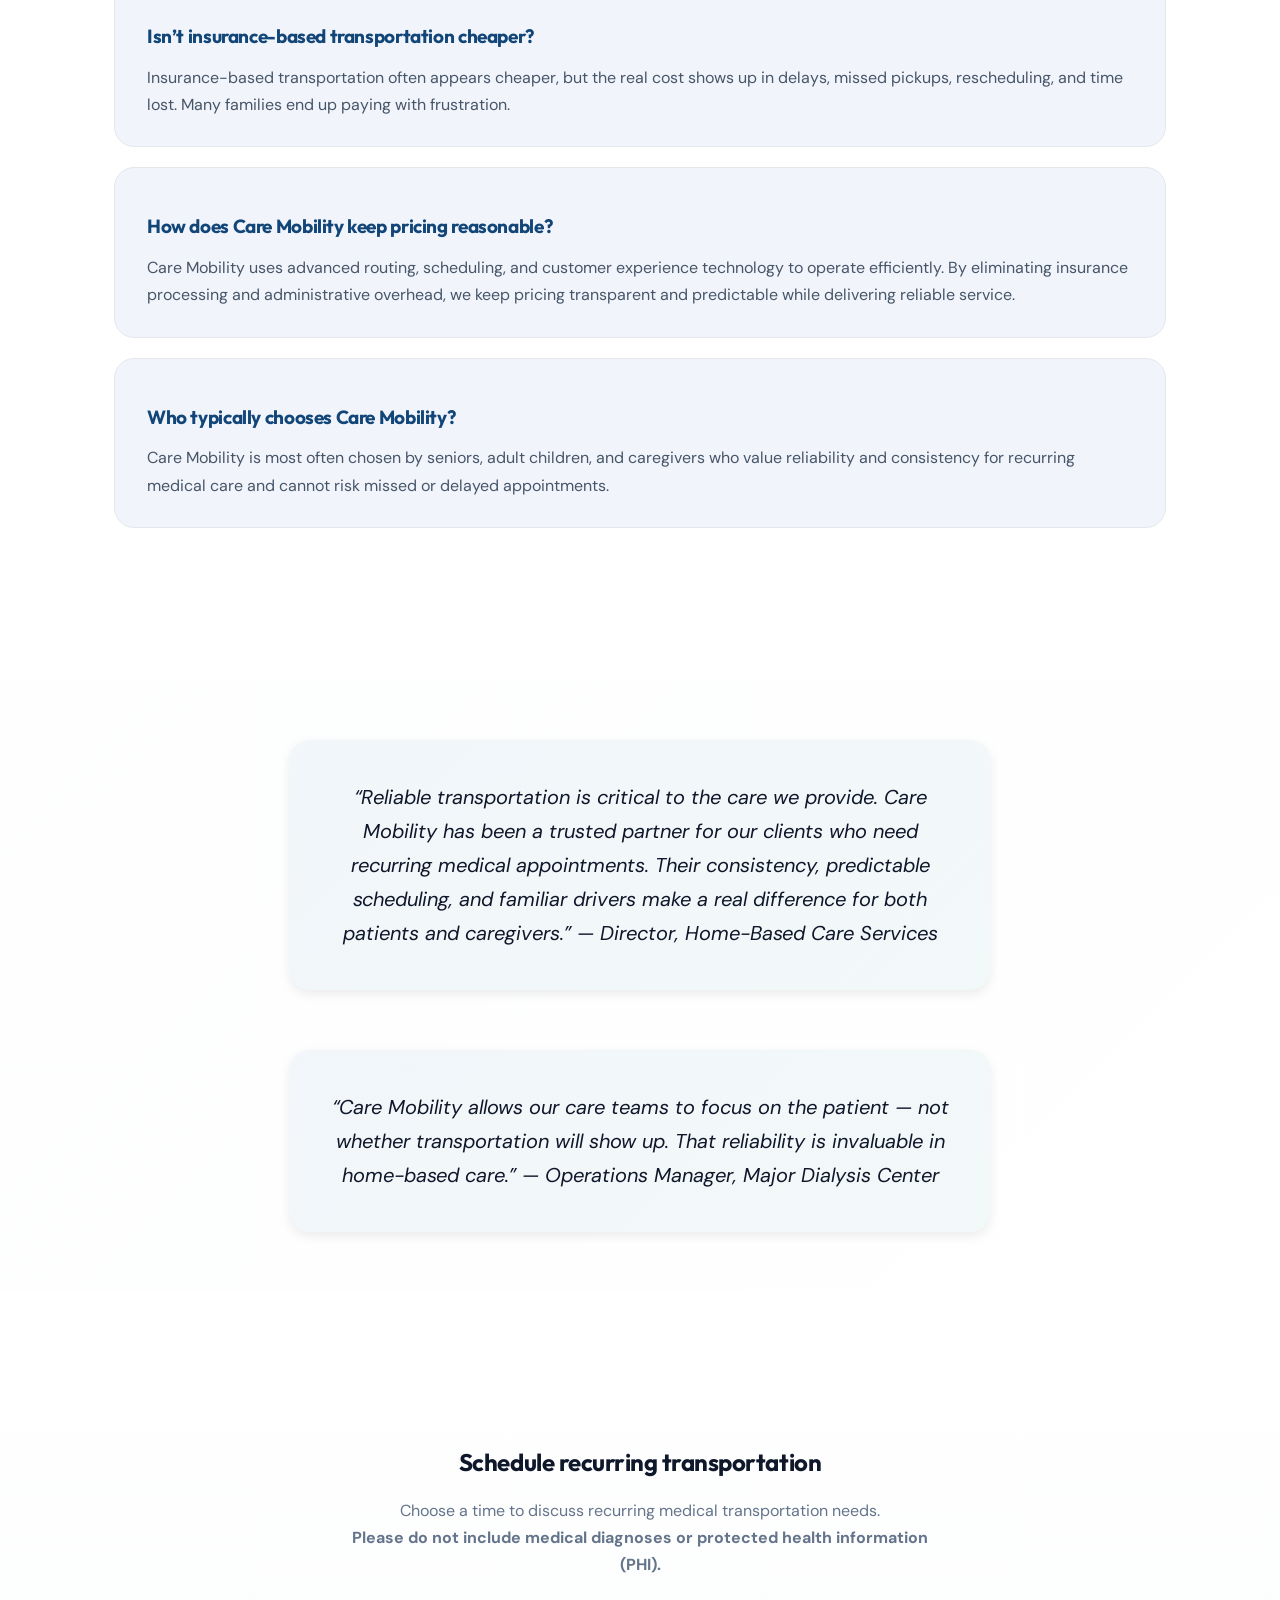
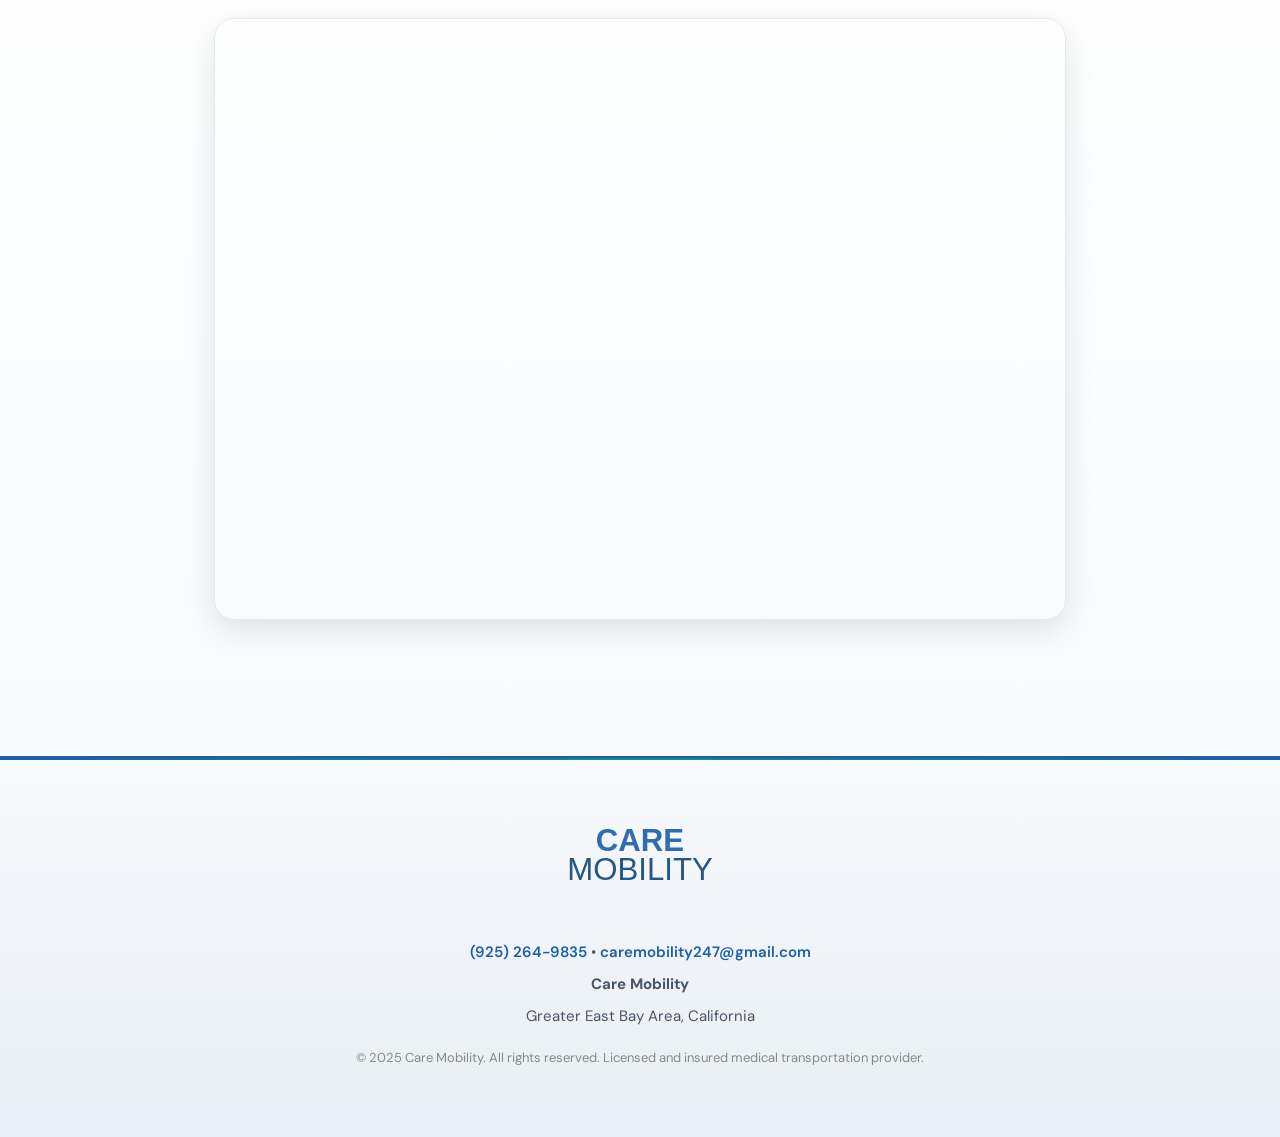
==== commit 5a58241d: "edits" ====
--- a/index.html
+++ b/index.html
@@ -39,7 +39,7 @@
 
   <div class="header-right">
     <a href="tel:+19252649835" class="header-phone">📞 (925) 264-9835</a>
-    <a href="/cdn-cgi/l/email-protection#2c4f4d5e4941434e45404558551e181b6c4b414d4540024f4341" class="header-email">✉️ <span class="__cf_email__" data-cfemail="43202231262e2c212a2f2a373a71777403242e222a2f6d202c2e">[email&#160;protected]</span></a>
+    <a href="mailto:caremobility247@gmail.com" class="header-email">✉️ caremobility247@gmail.com</a>
   </div>
 </header>
 
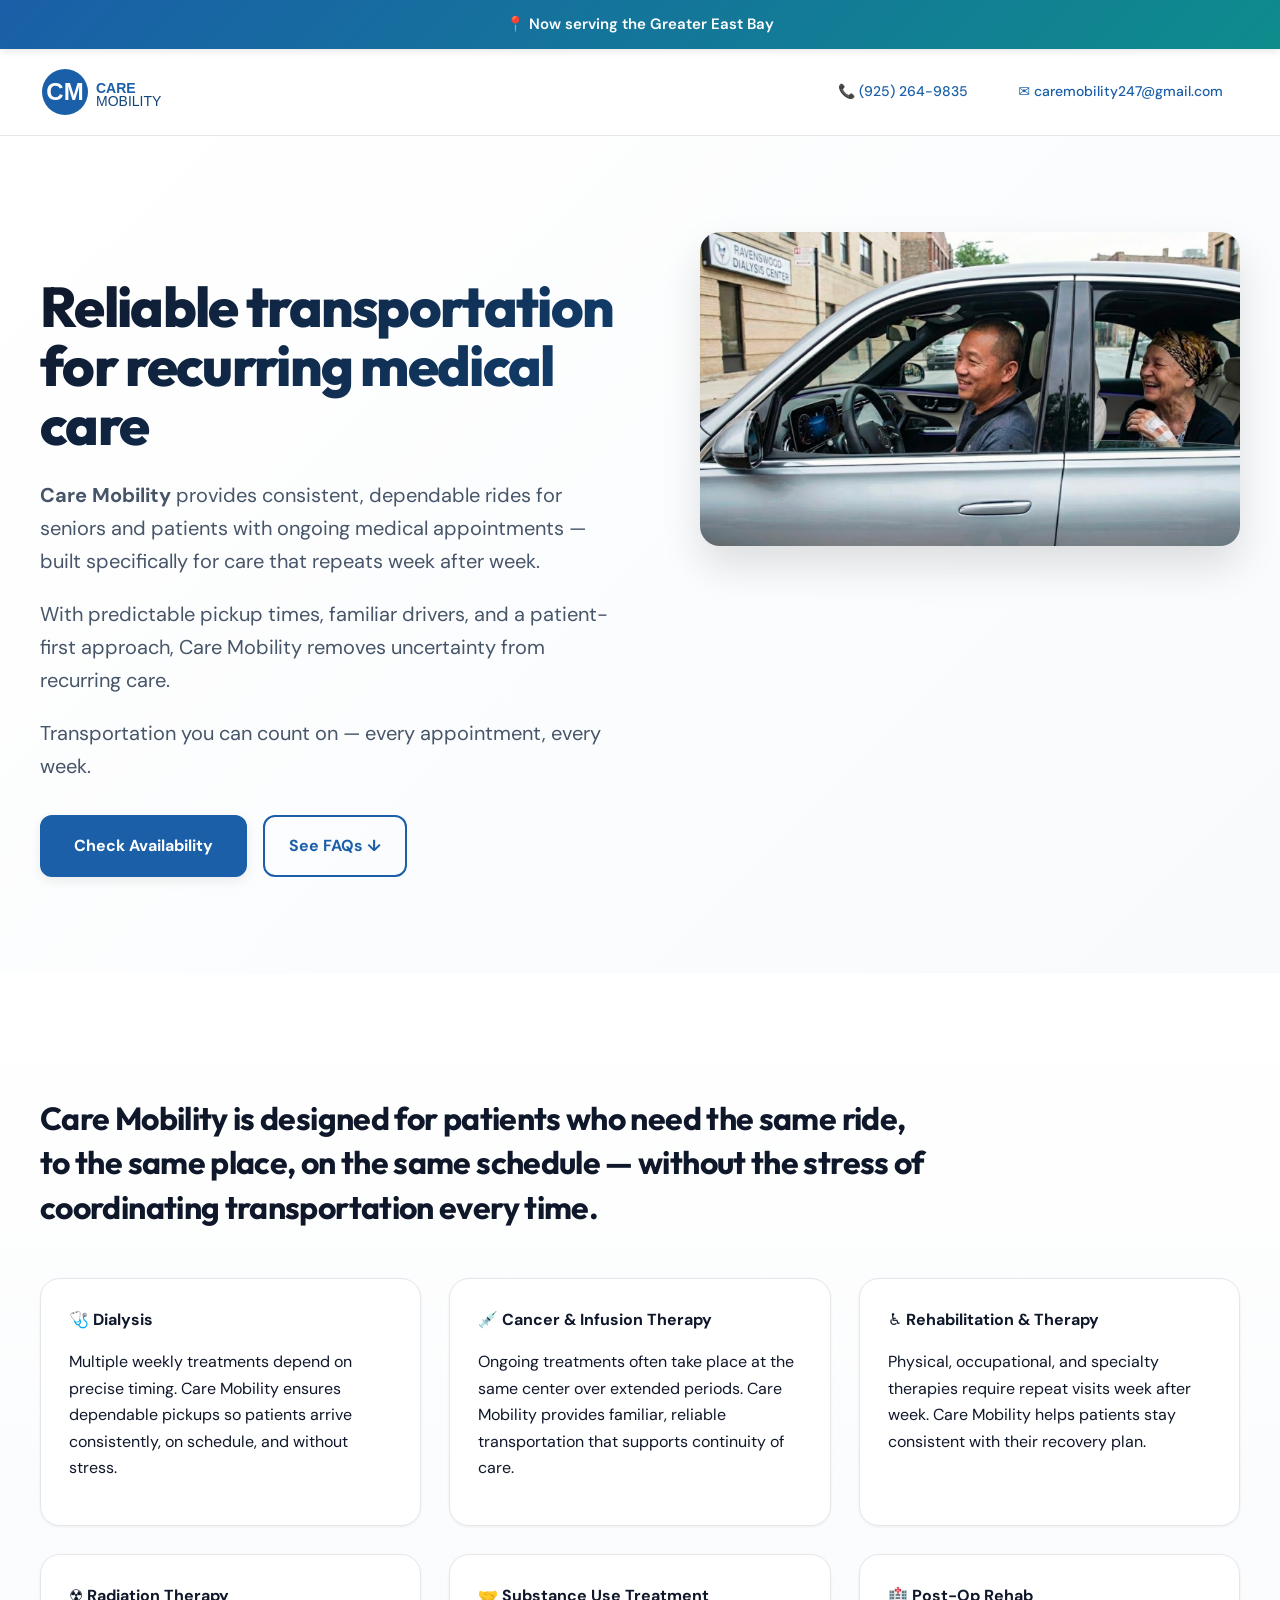
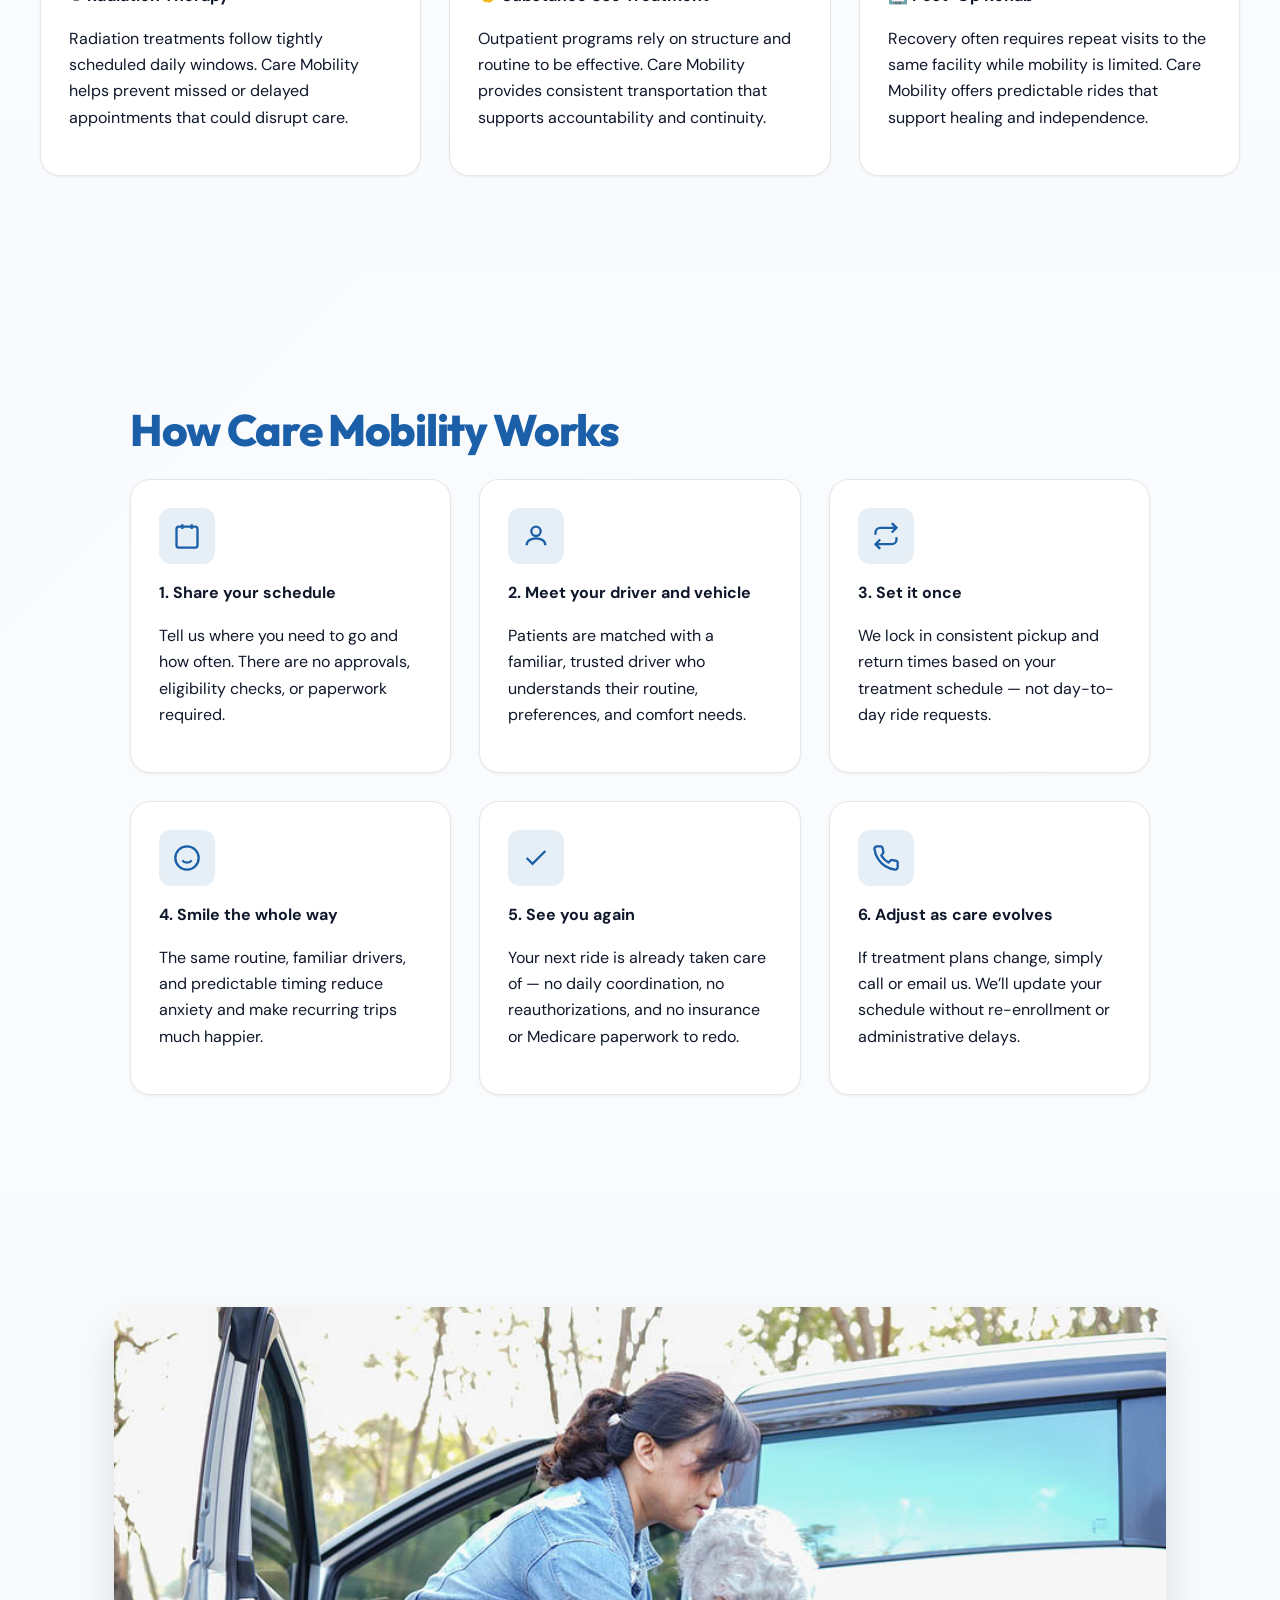
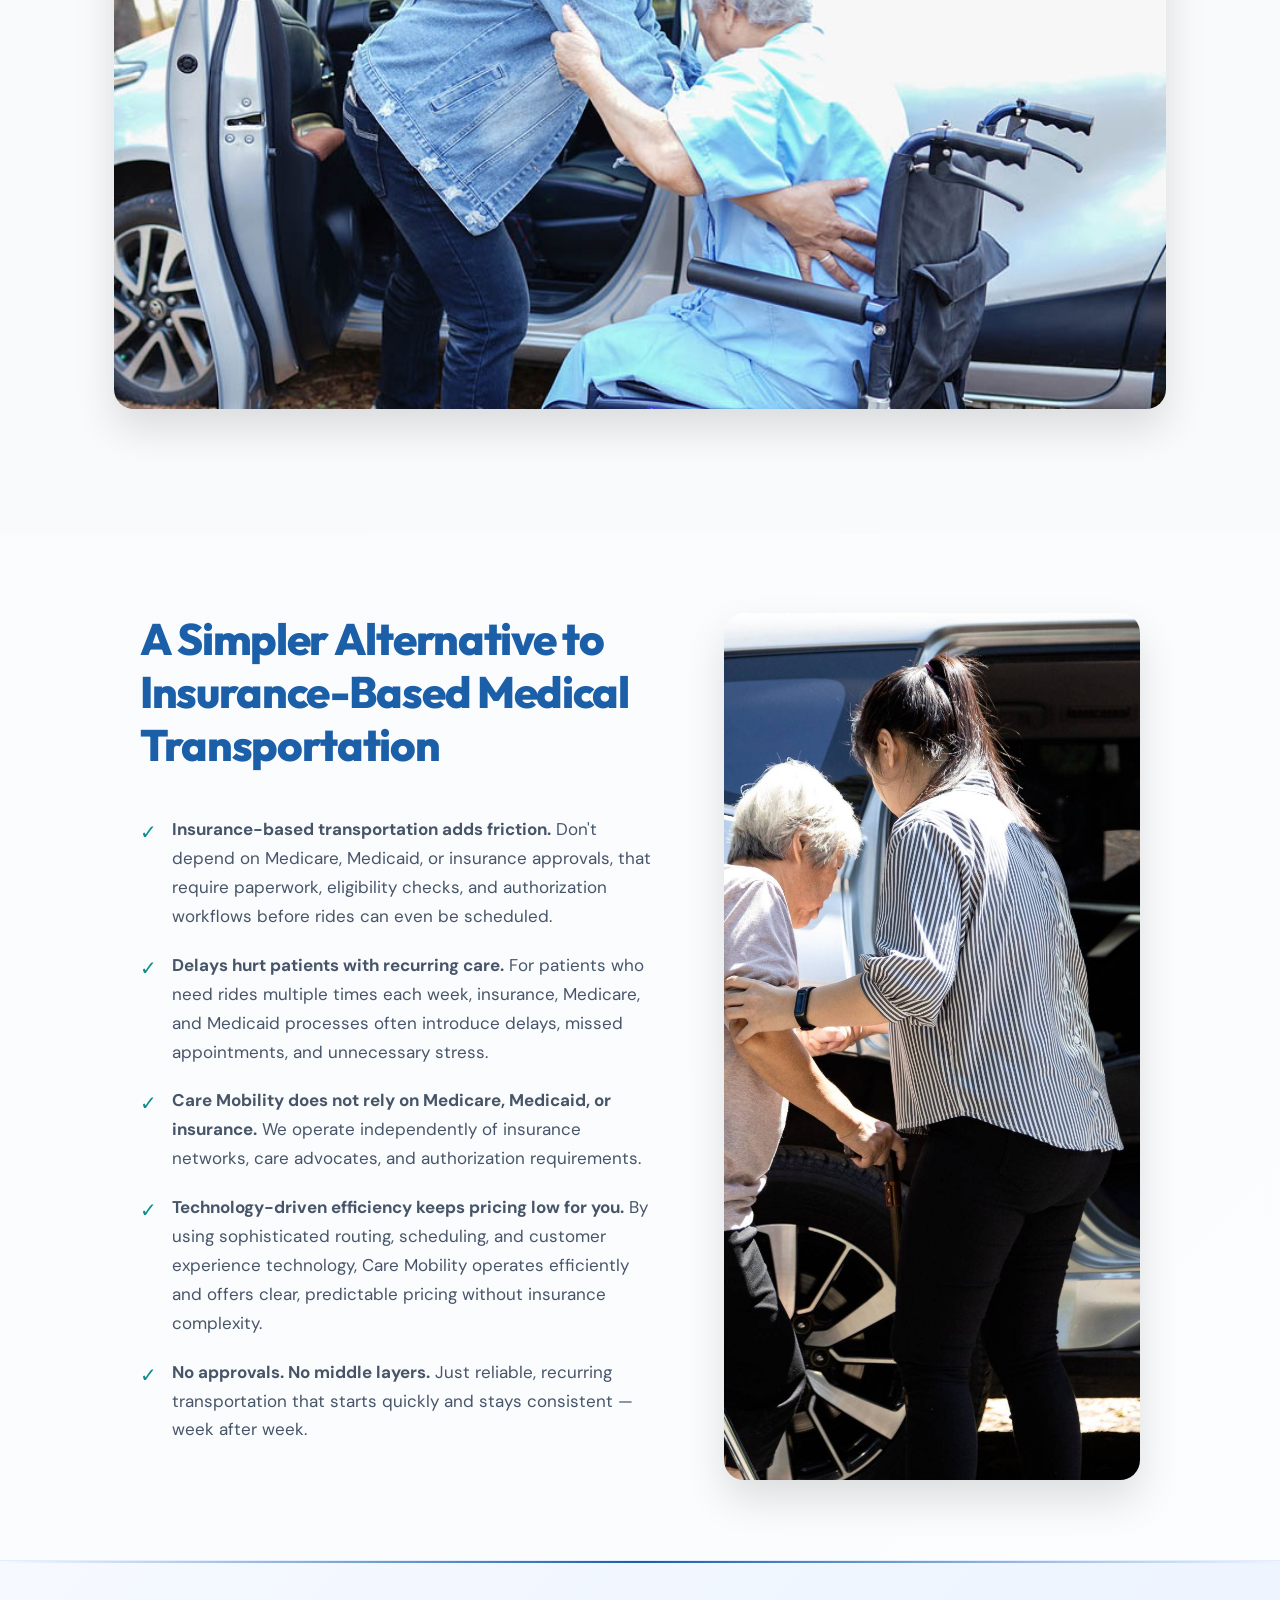
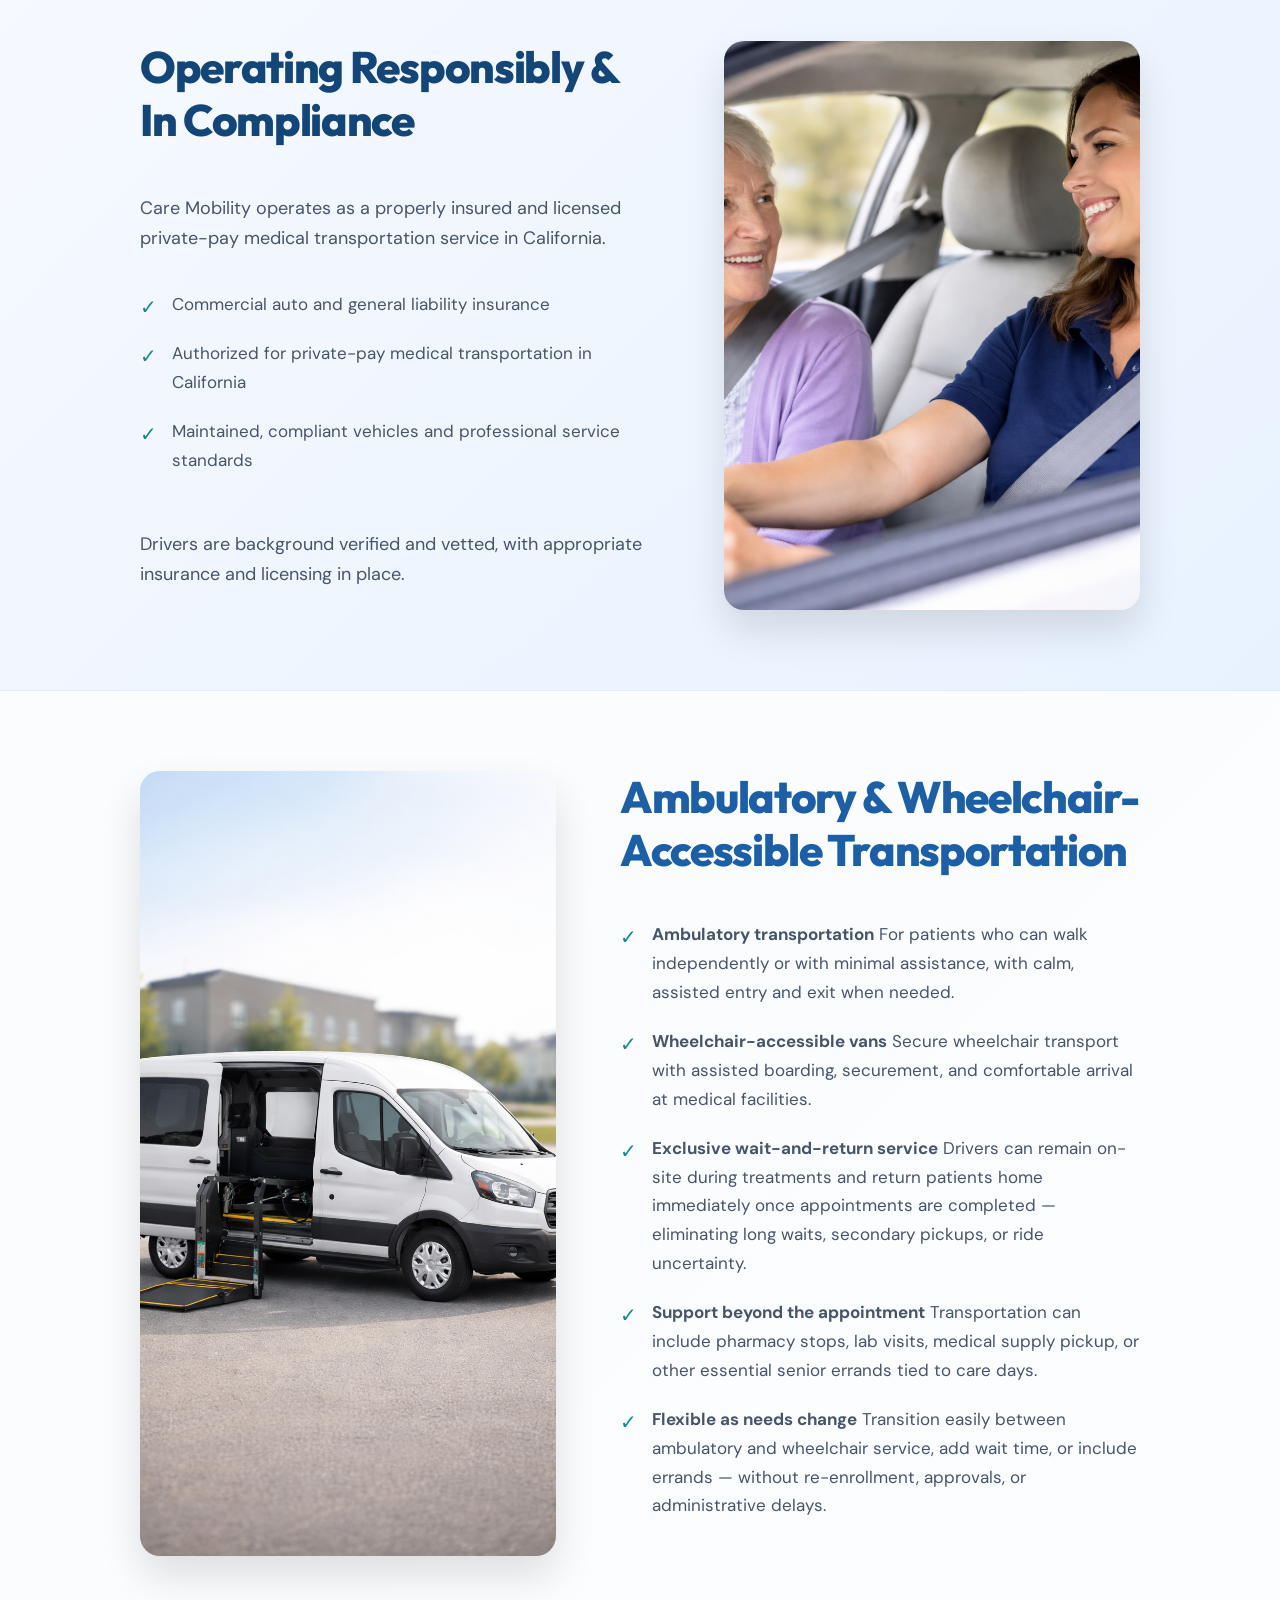
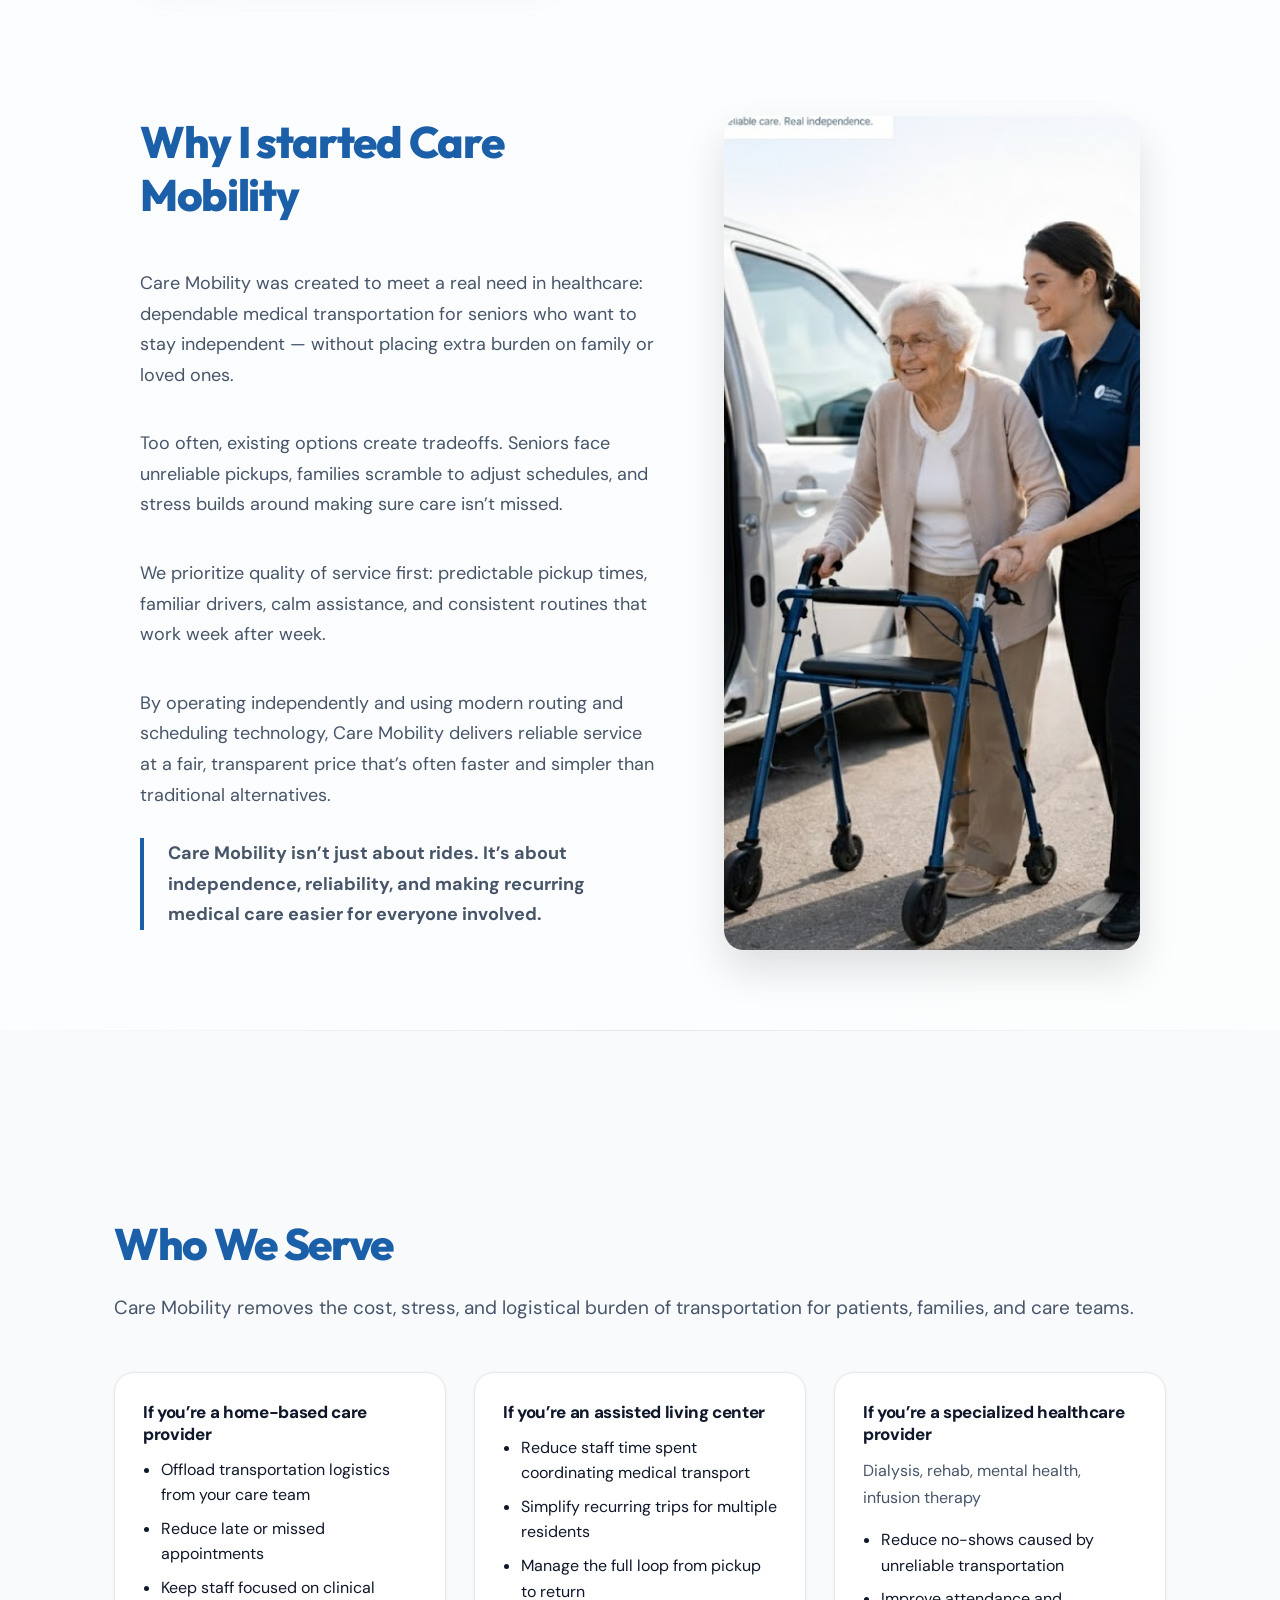
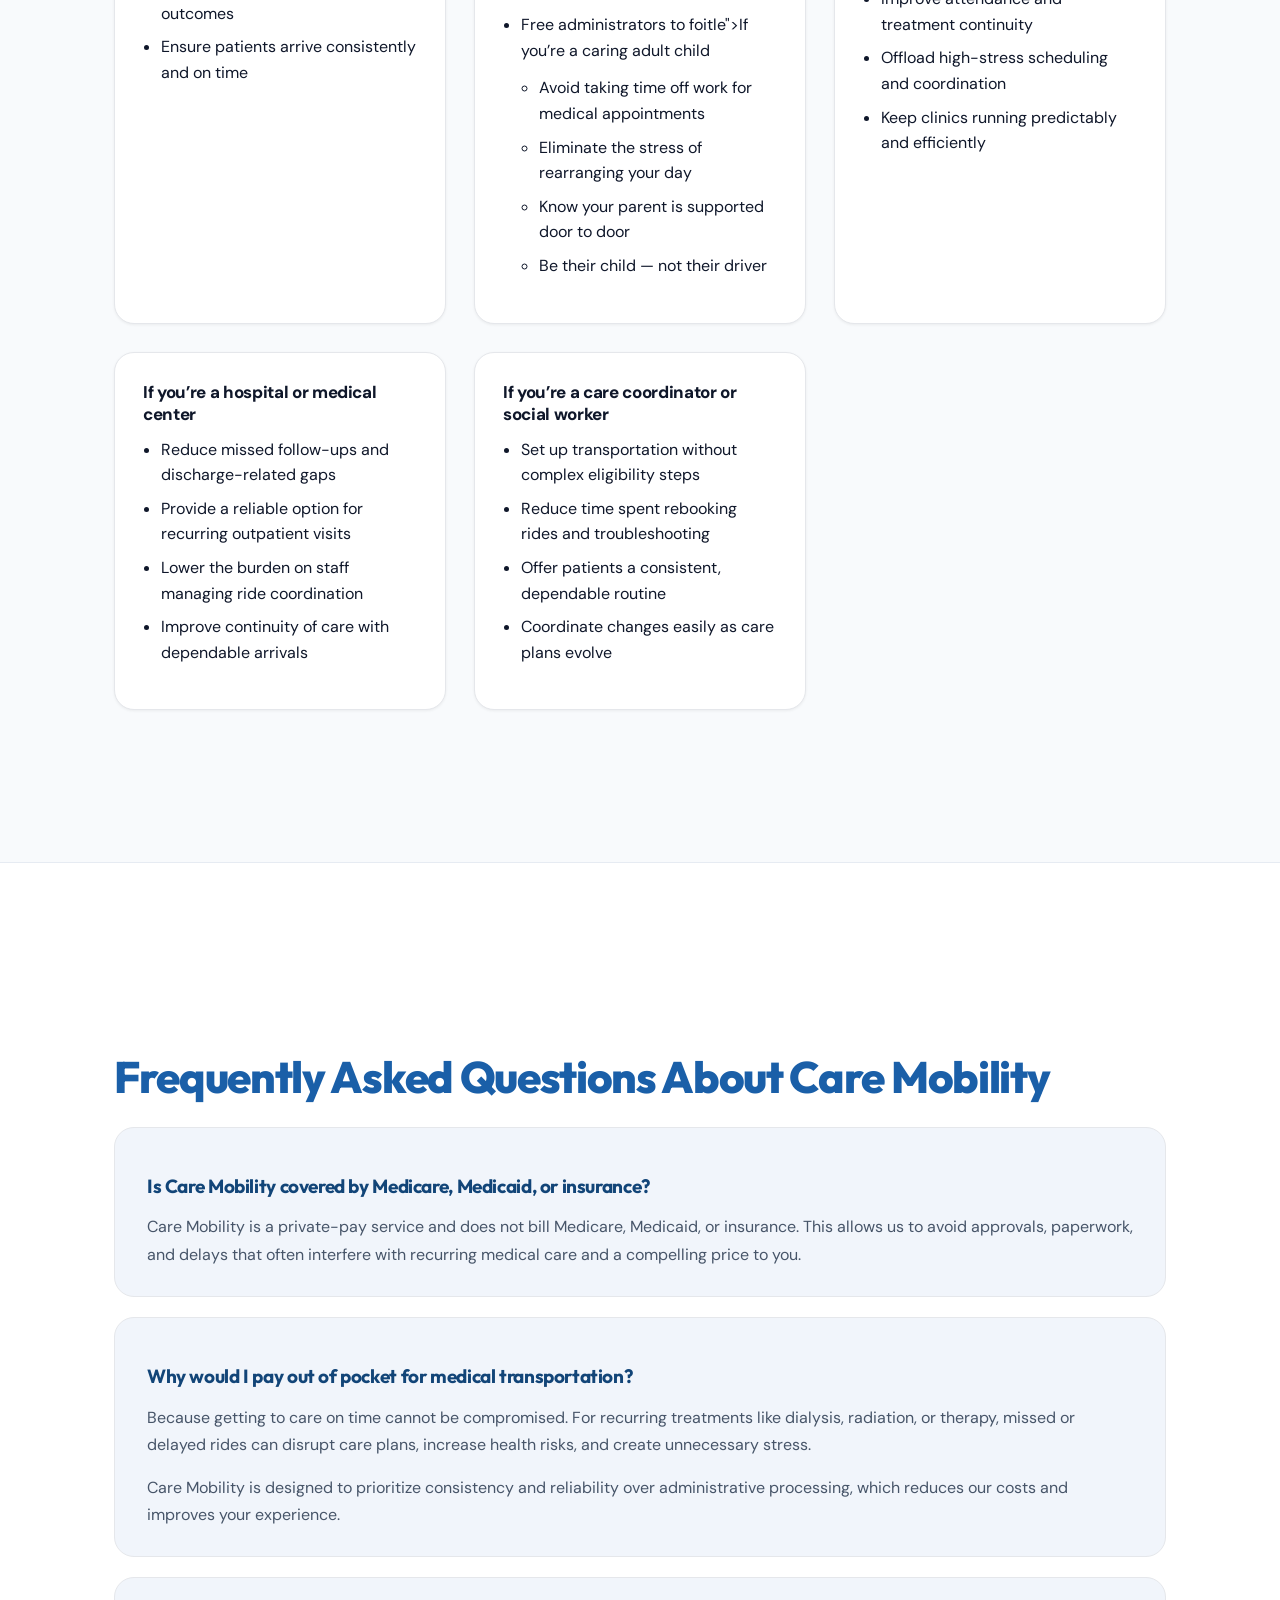
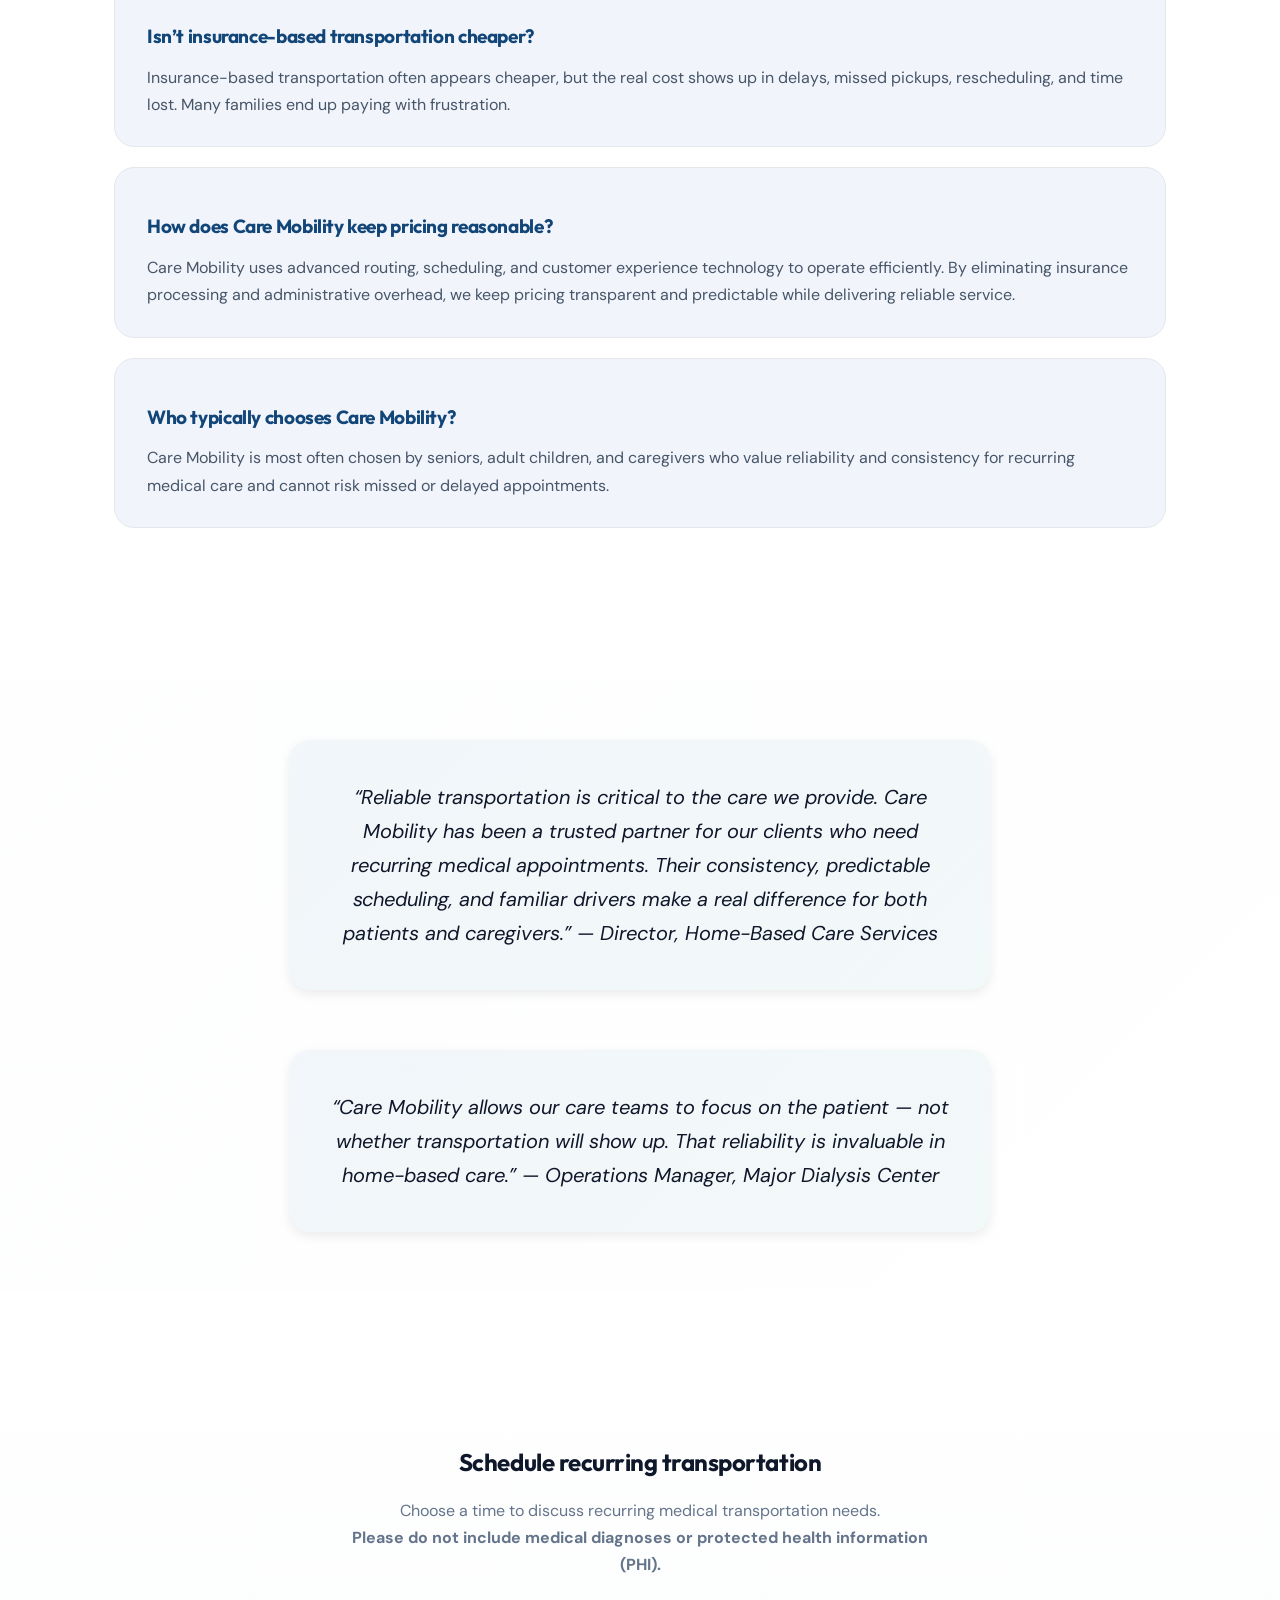
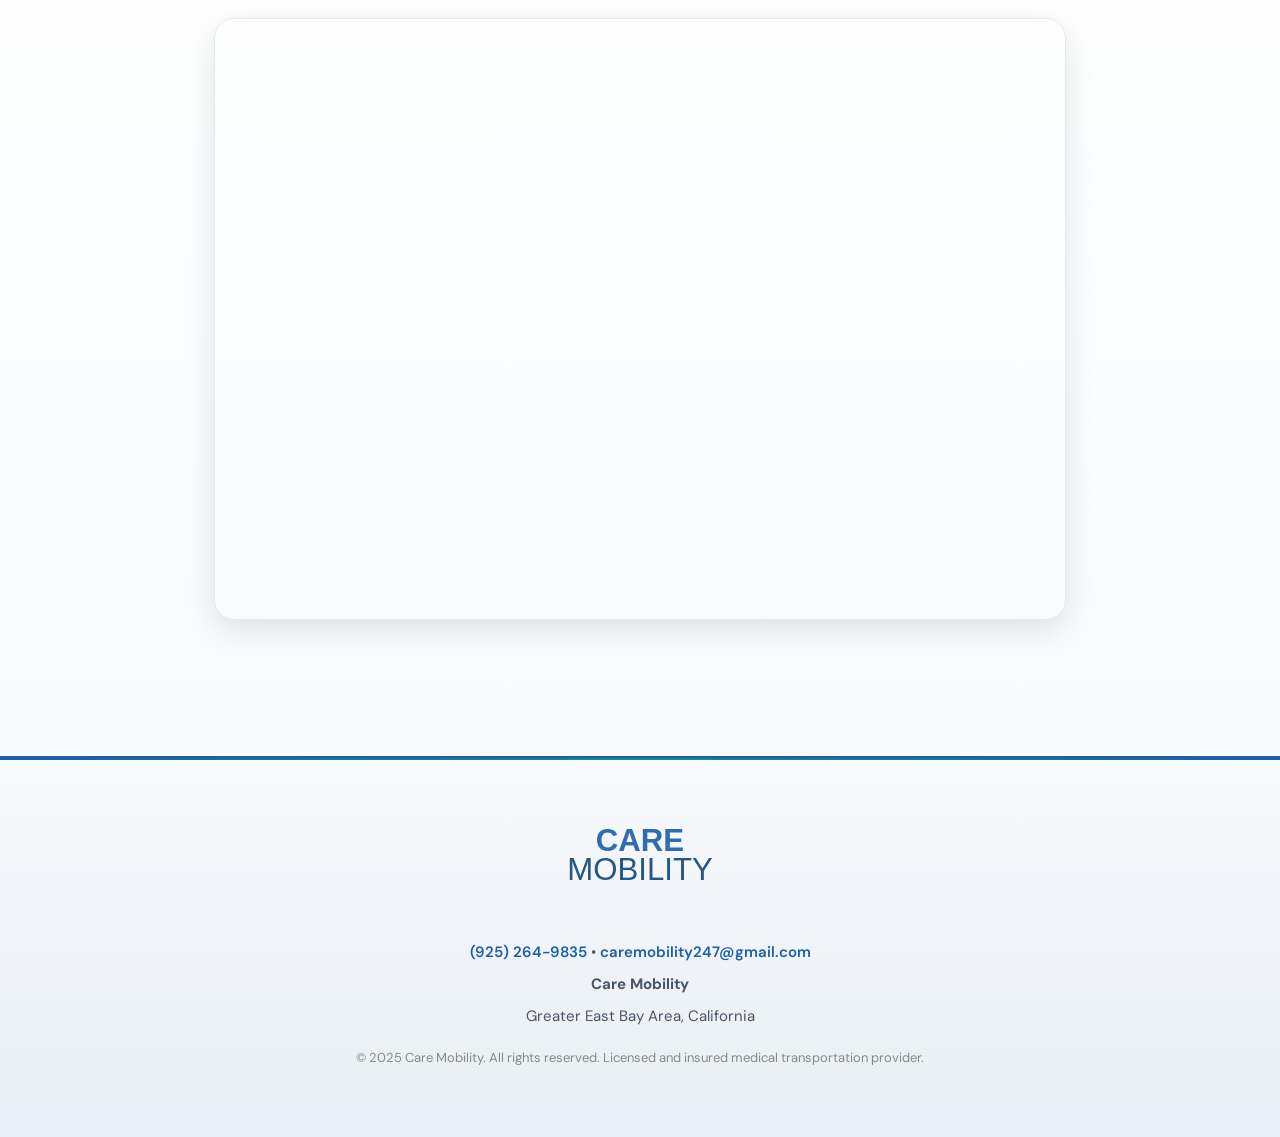
==== commit 51a6fe66: "edits" ====
--- a/index.html
+++ b/index.html
@@ -323,7 +323,7 @@
     <!-- RIGHT: IMAGE -->
     <div class="alt-images trust-image">
       <img
-        src="assets/DialysisTrip.jpg"
+        src="assets/pleasant-ride-conversation.jpg"
         alt="Care Mobility driver transporting a patient to a dialysis appointment"
       />
     </div>
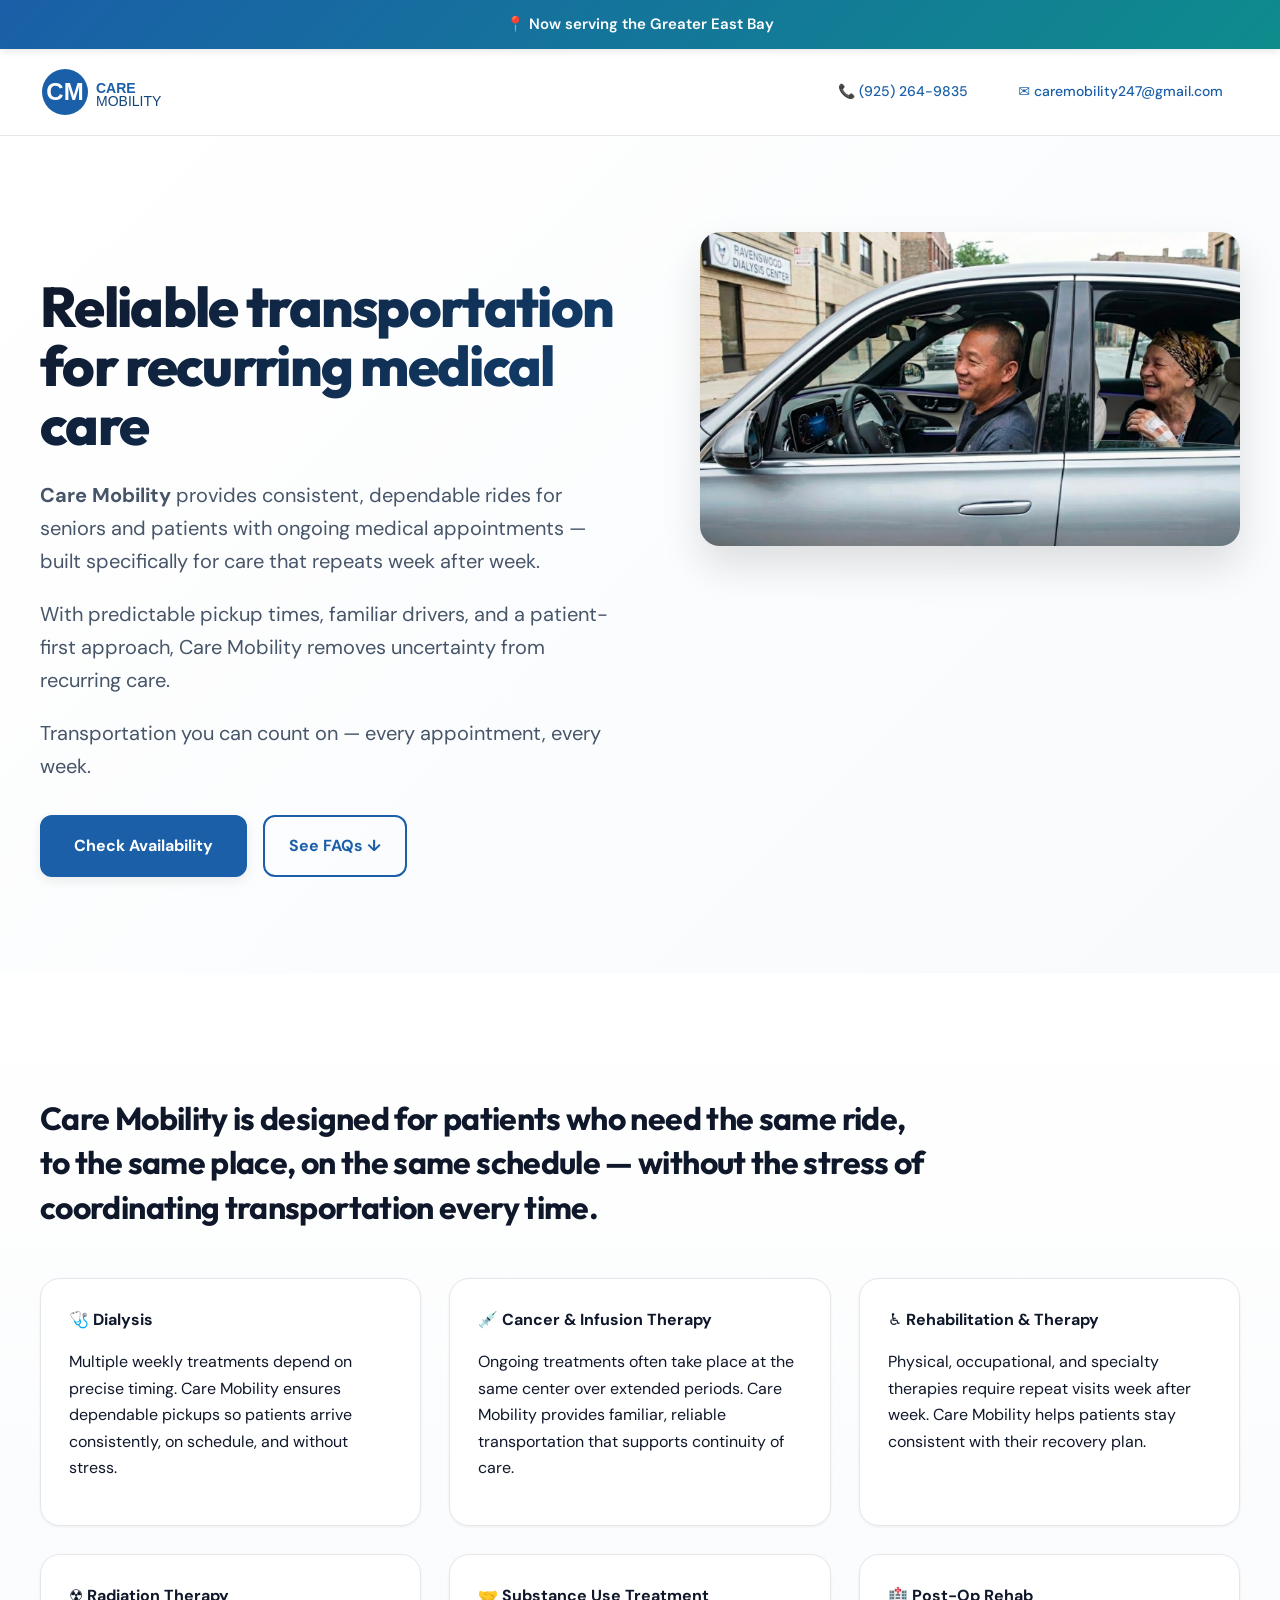
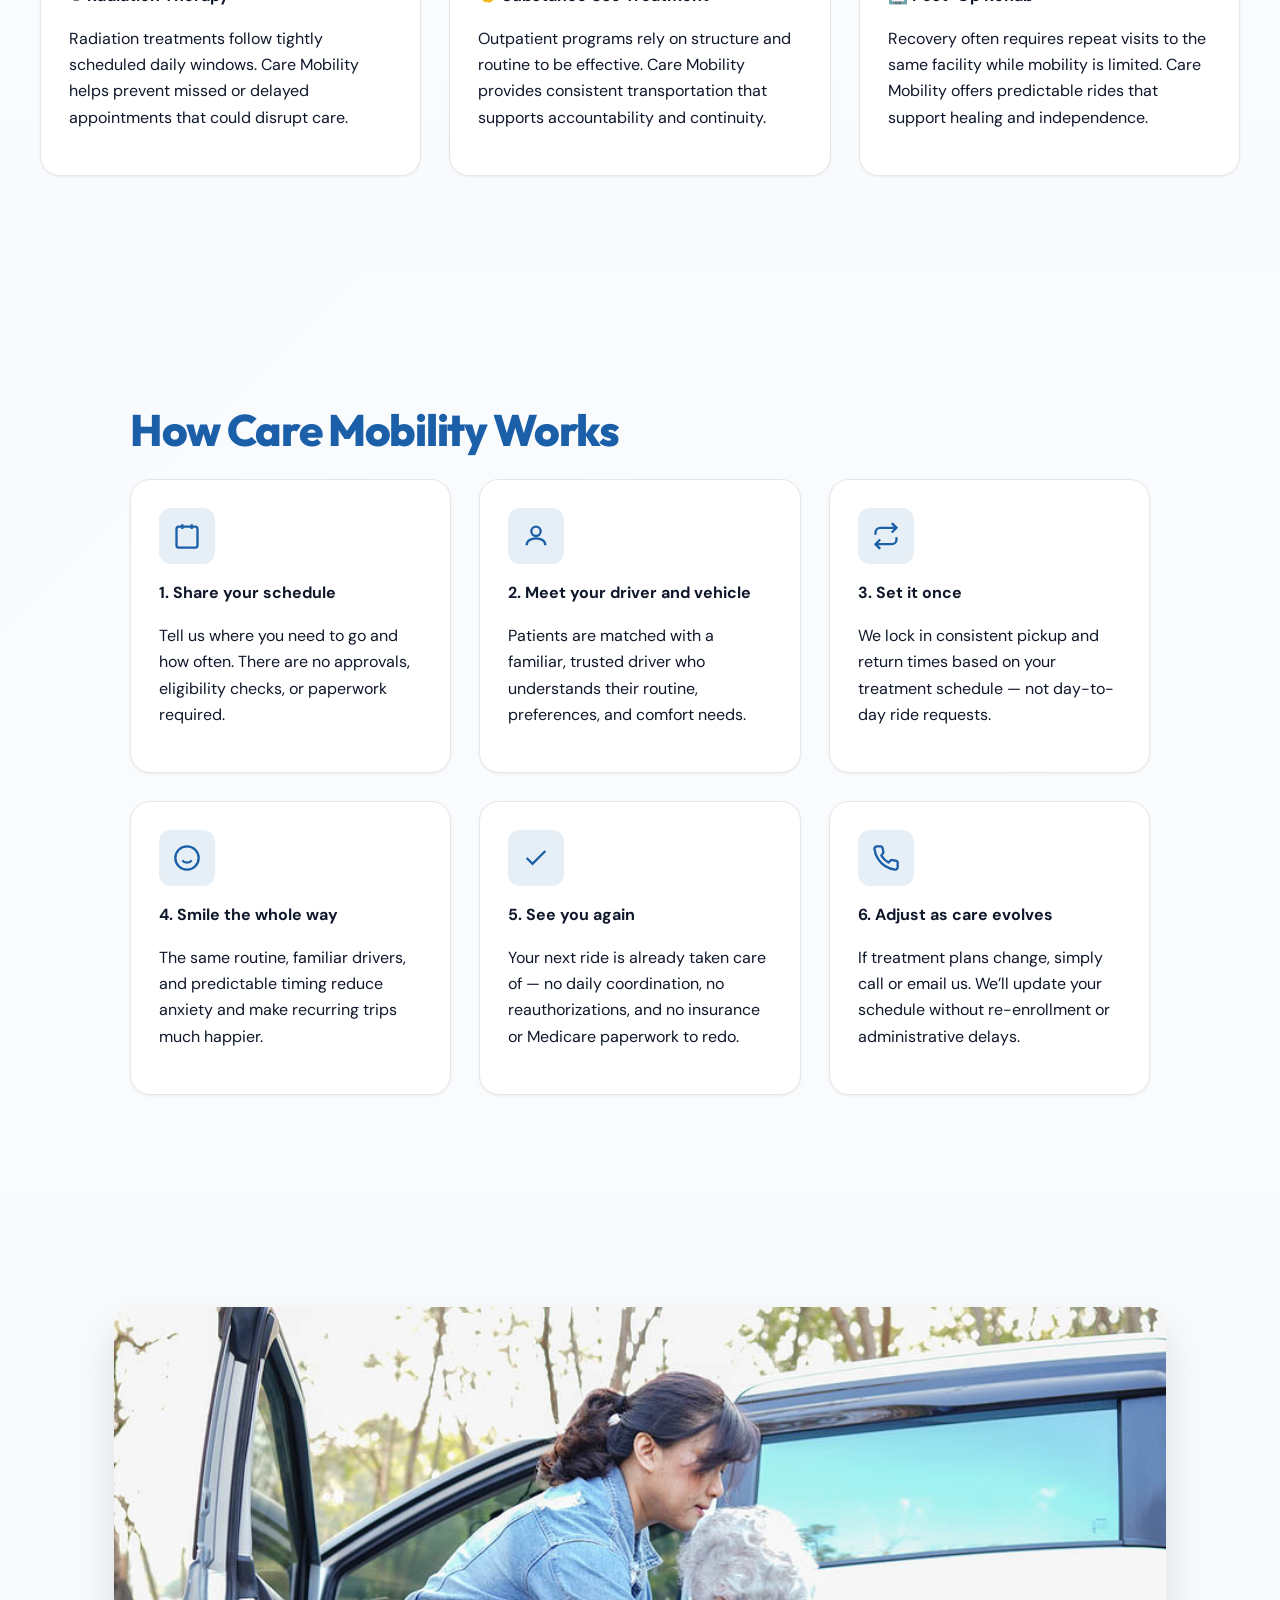
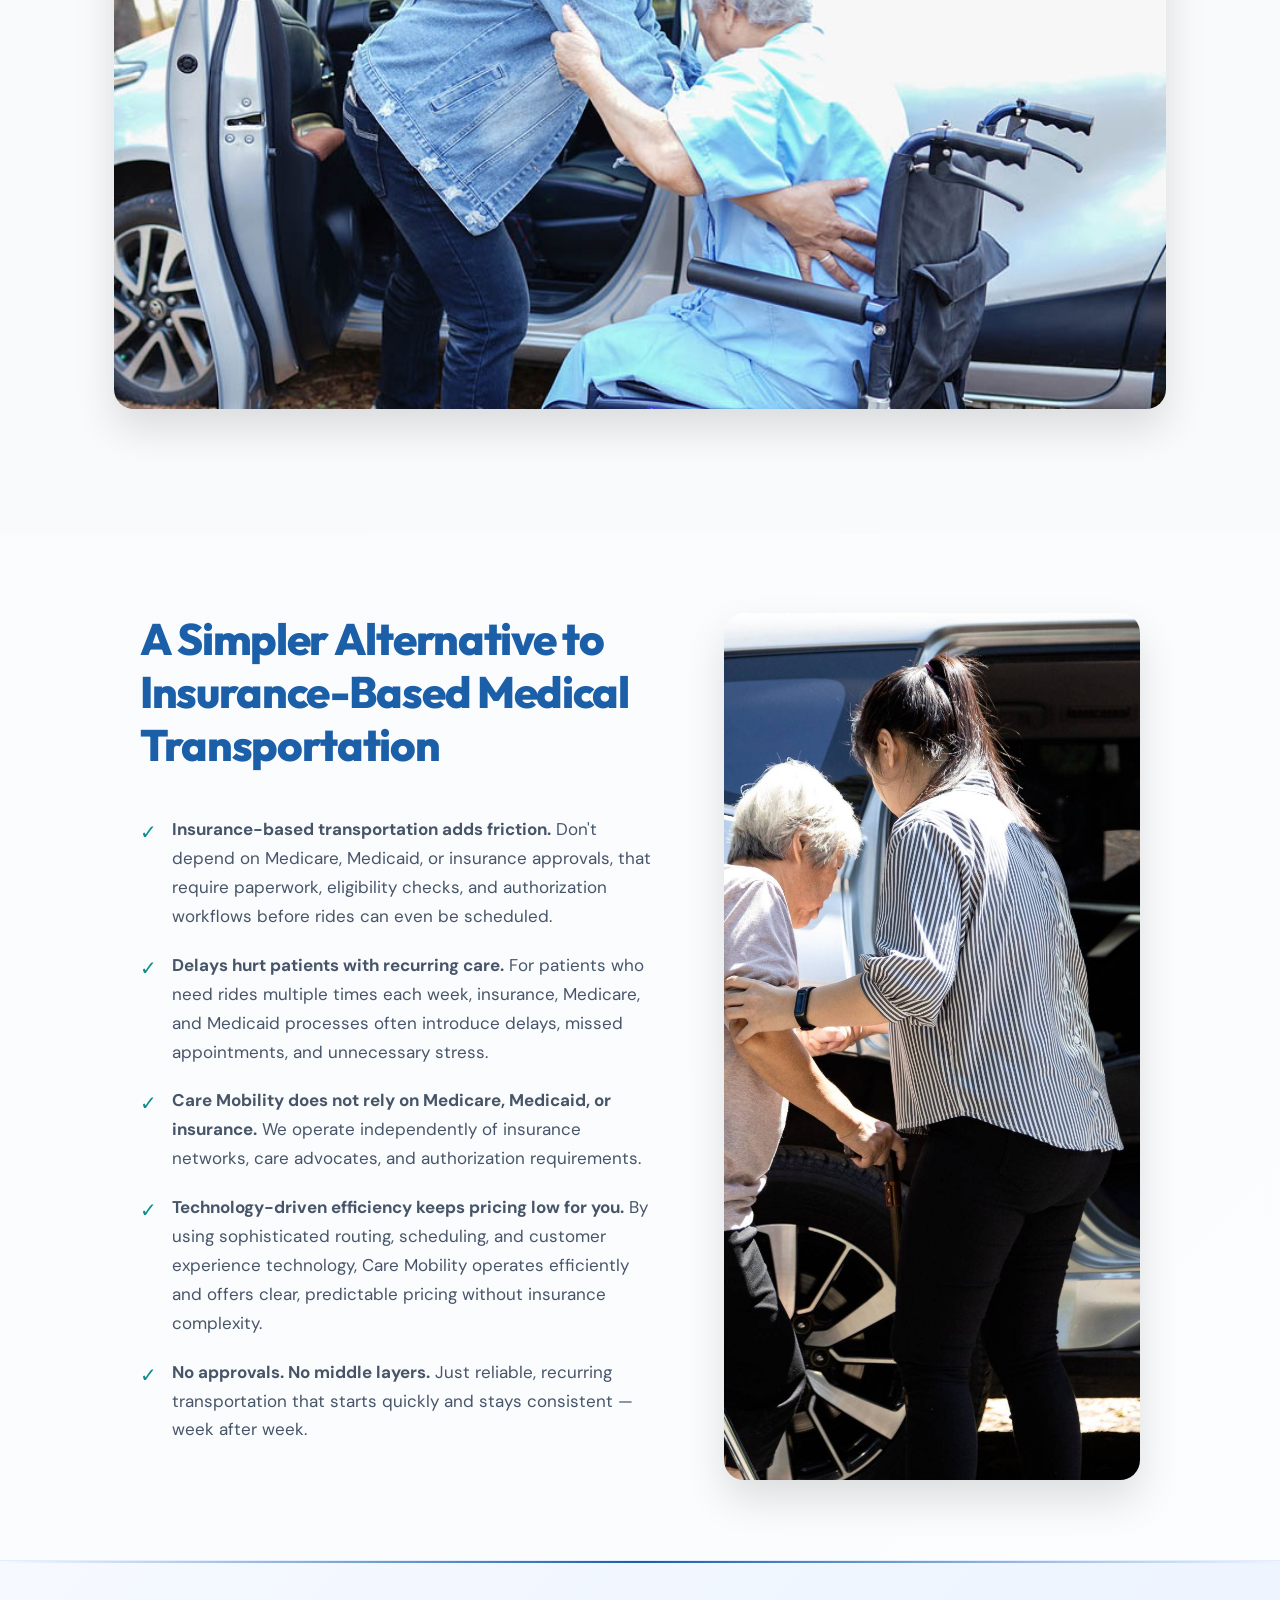
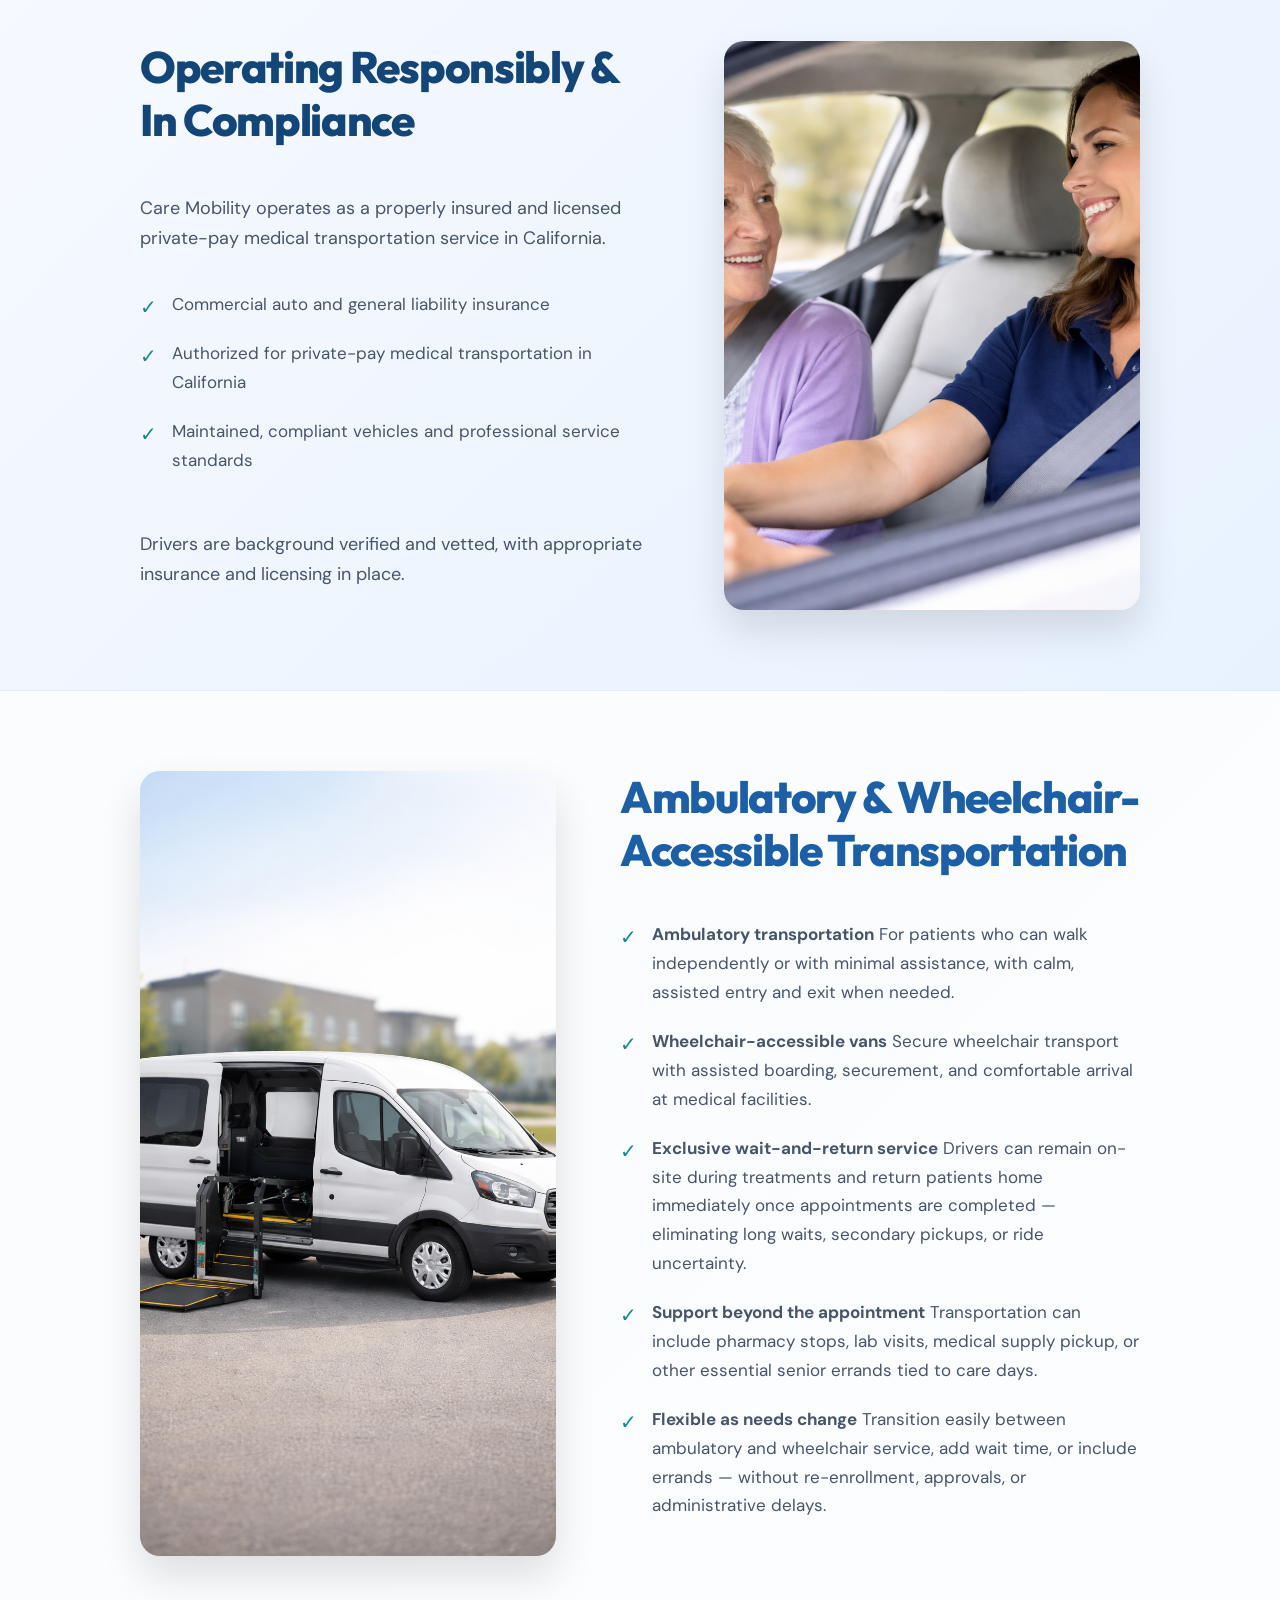
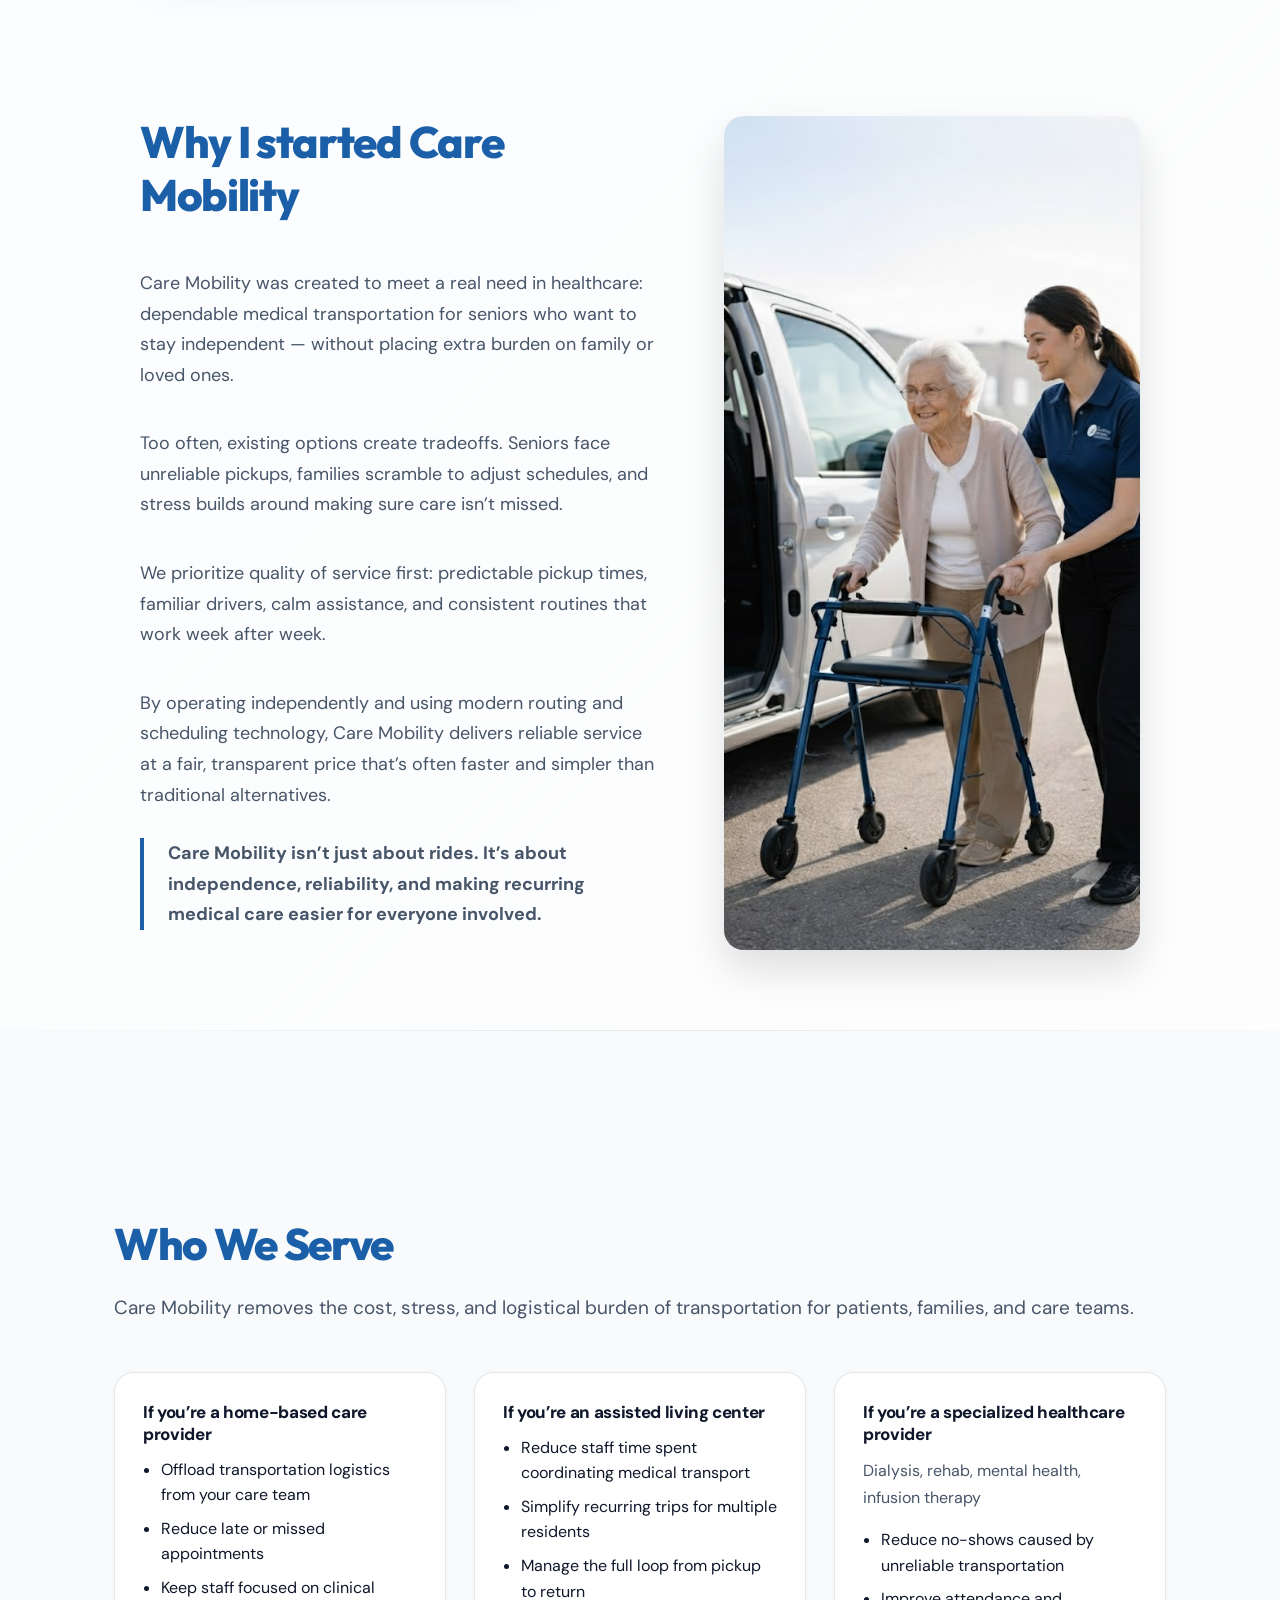
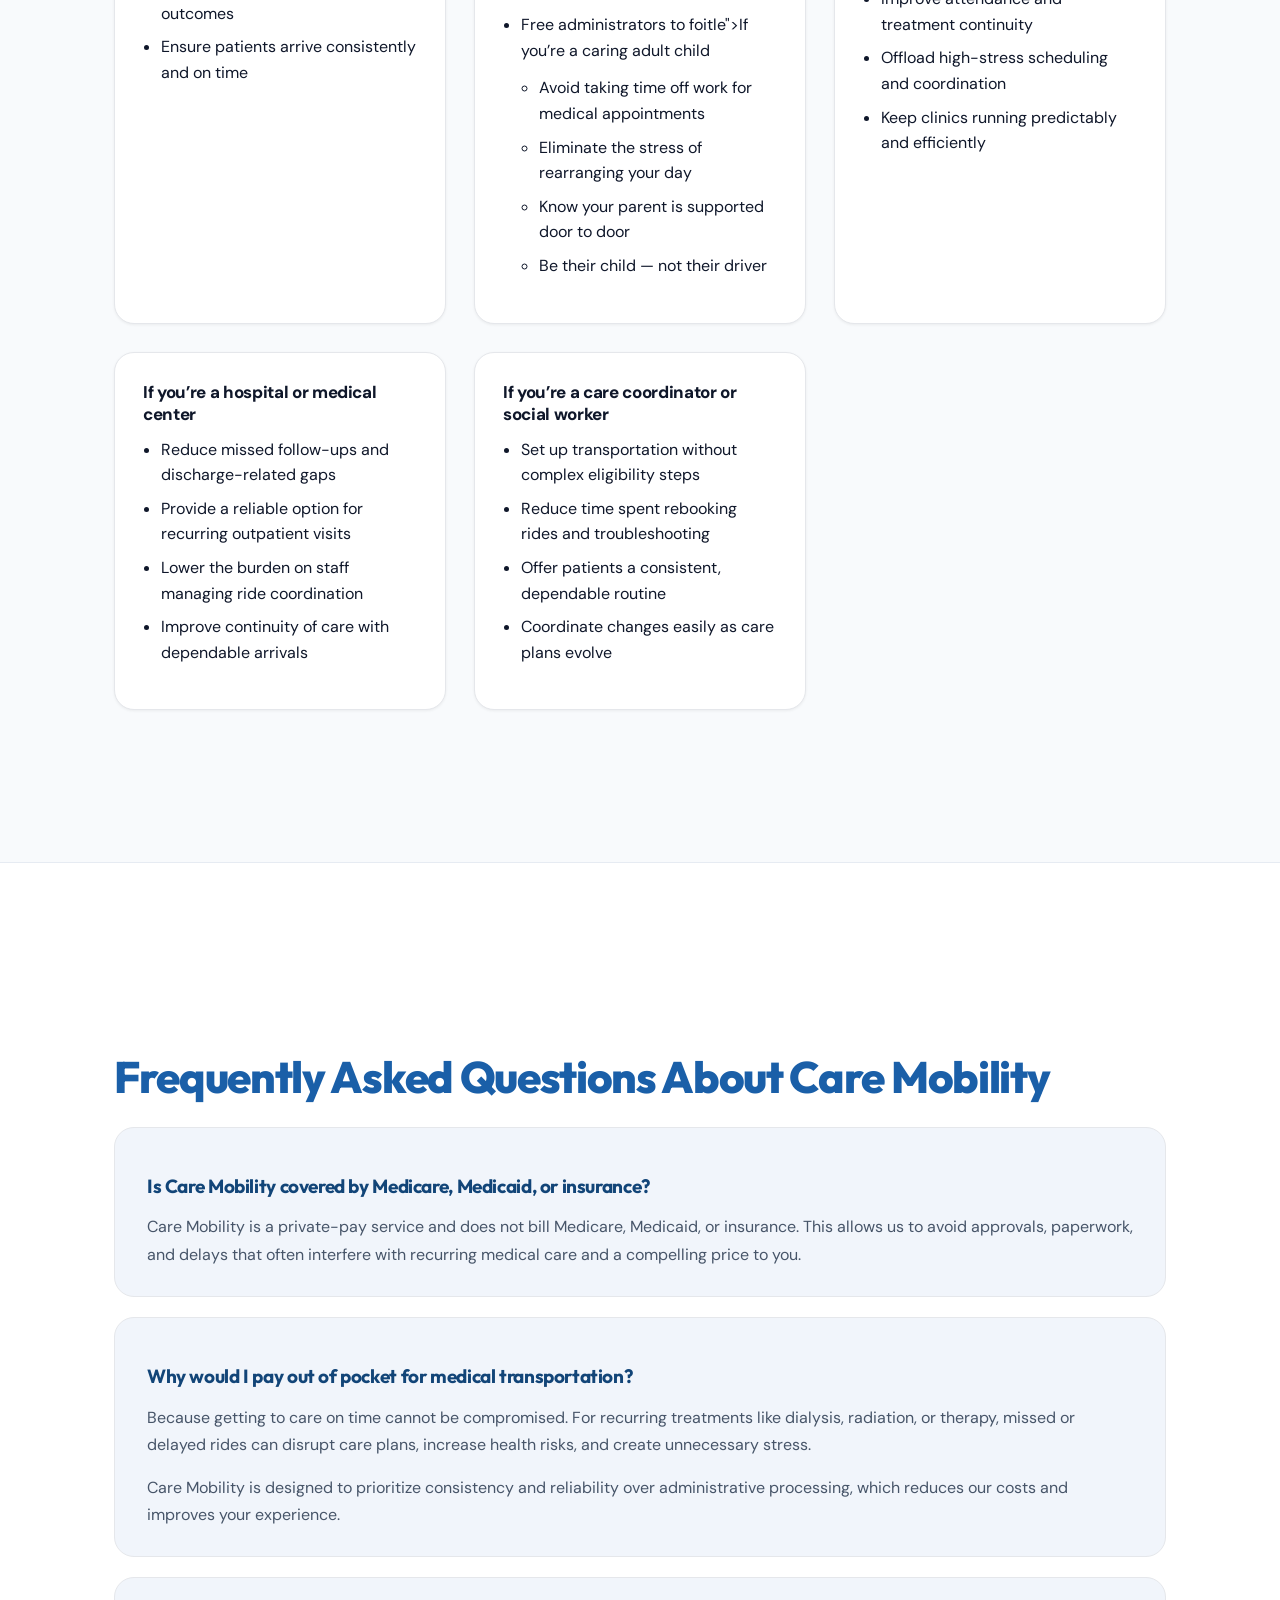
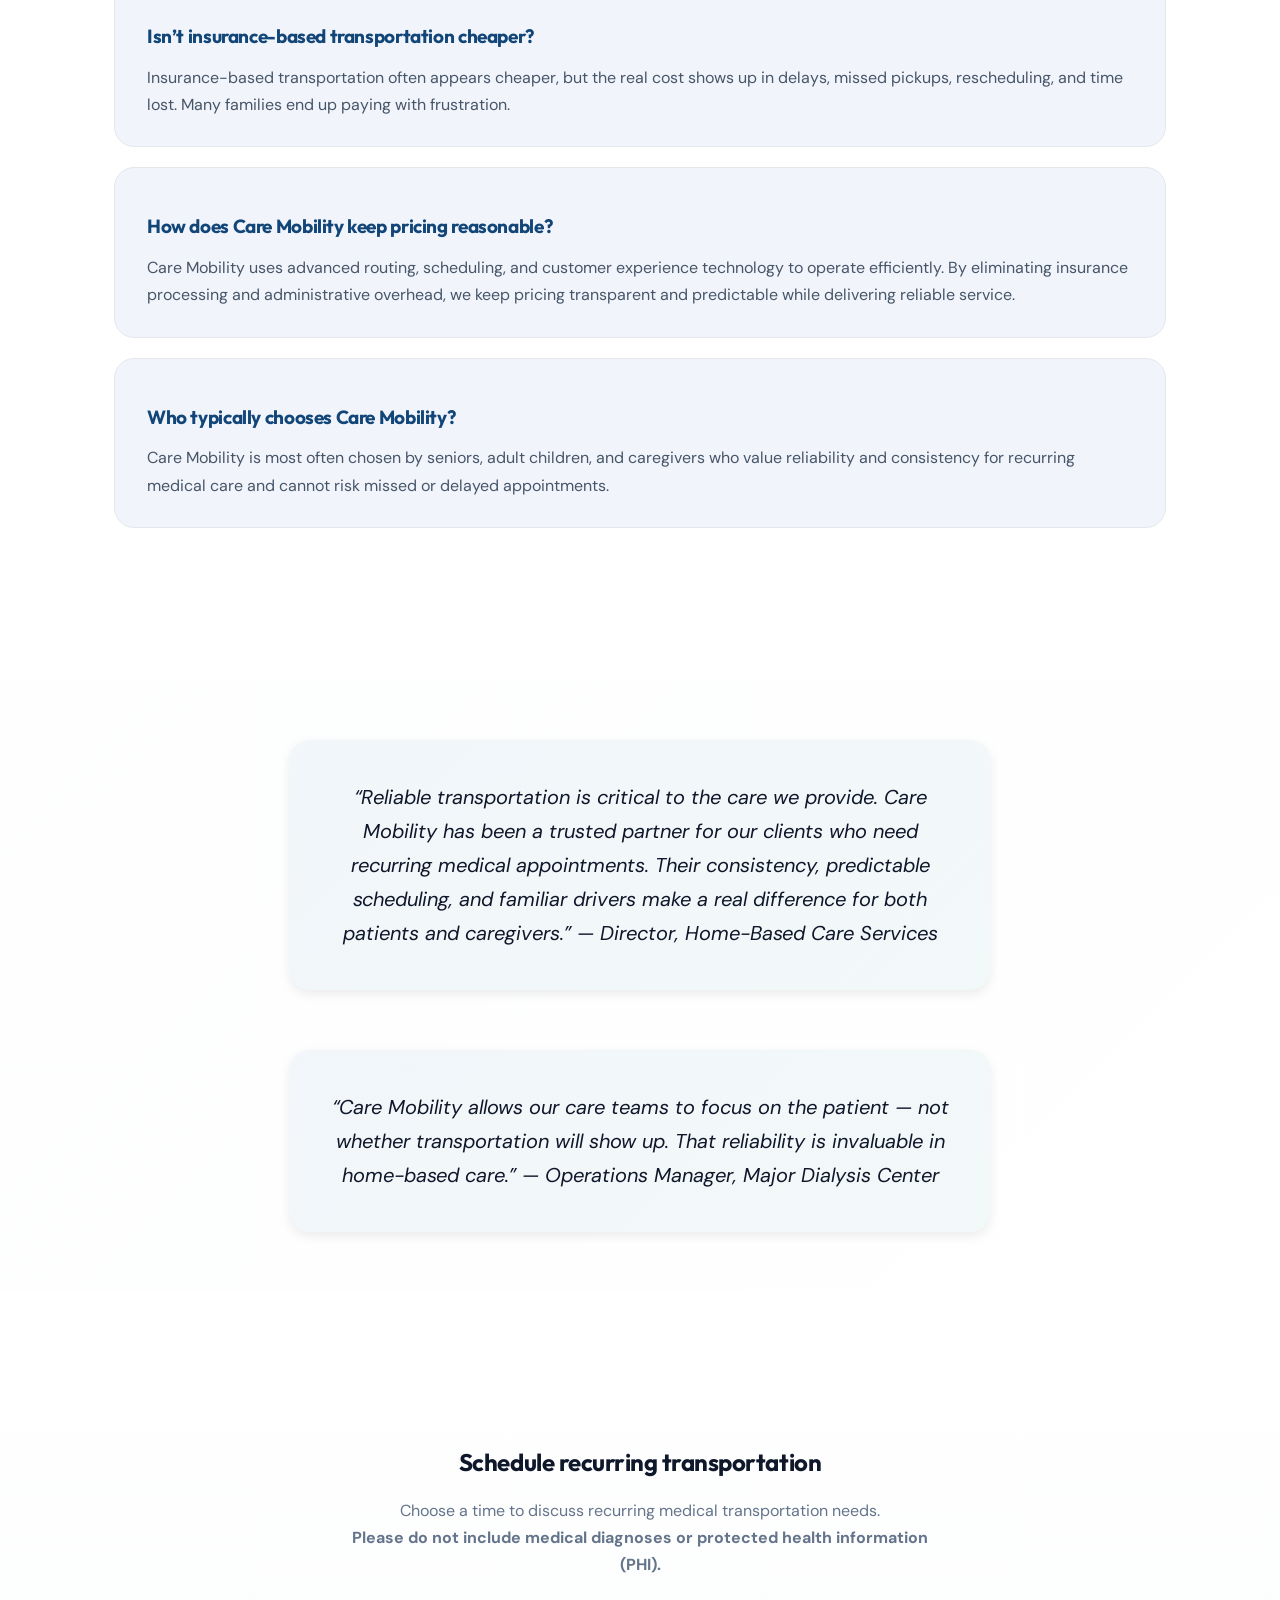
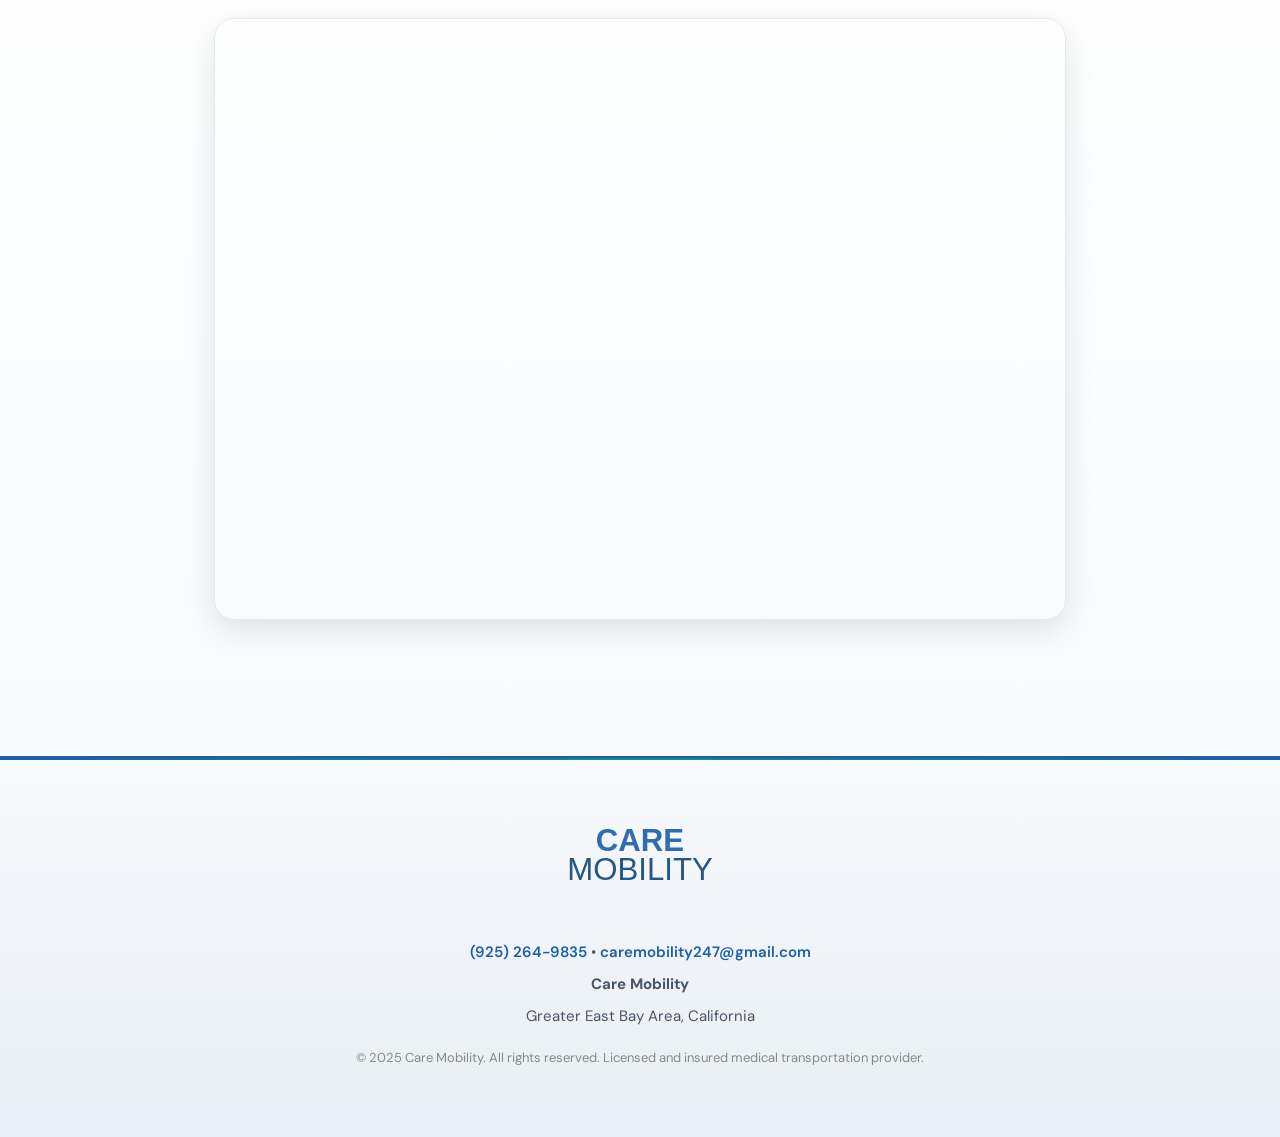
==== commit d0ad15a0: "edits" ====
--- a/index.html
+++ b/index.html
@@ -426,7 +426,7 @@
     <!-- RIGHT: BRAND IMAGE -->
     <div class="alt-images">
       <img
-        src="assets/CareMobilityDifference.jpg"
+        src="assets/GettingYouThere.jpg"
         alt="The Care Mobility Difference – Reliable care. Real independence."
       />
     </div>
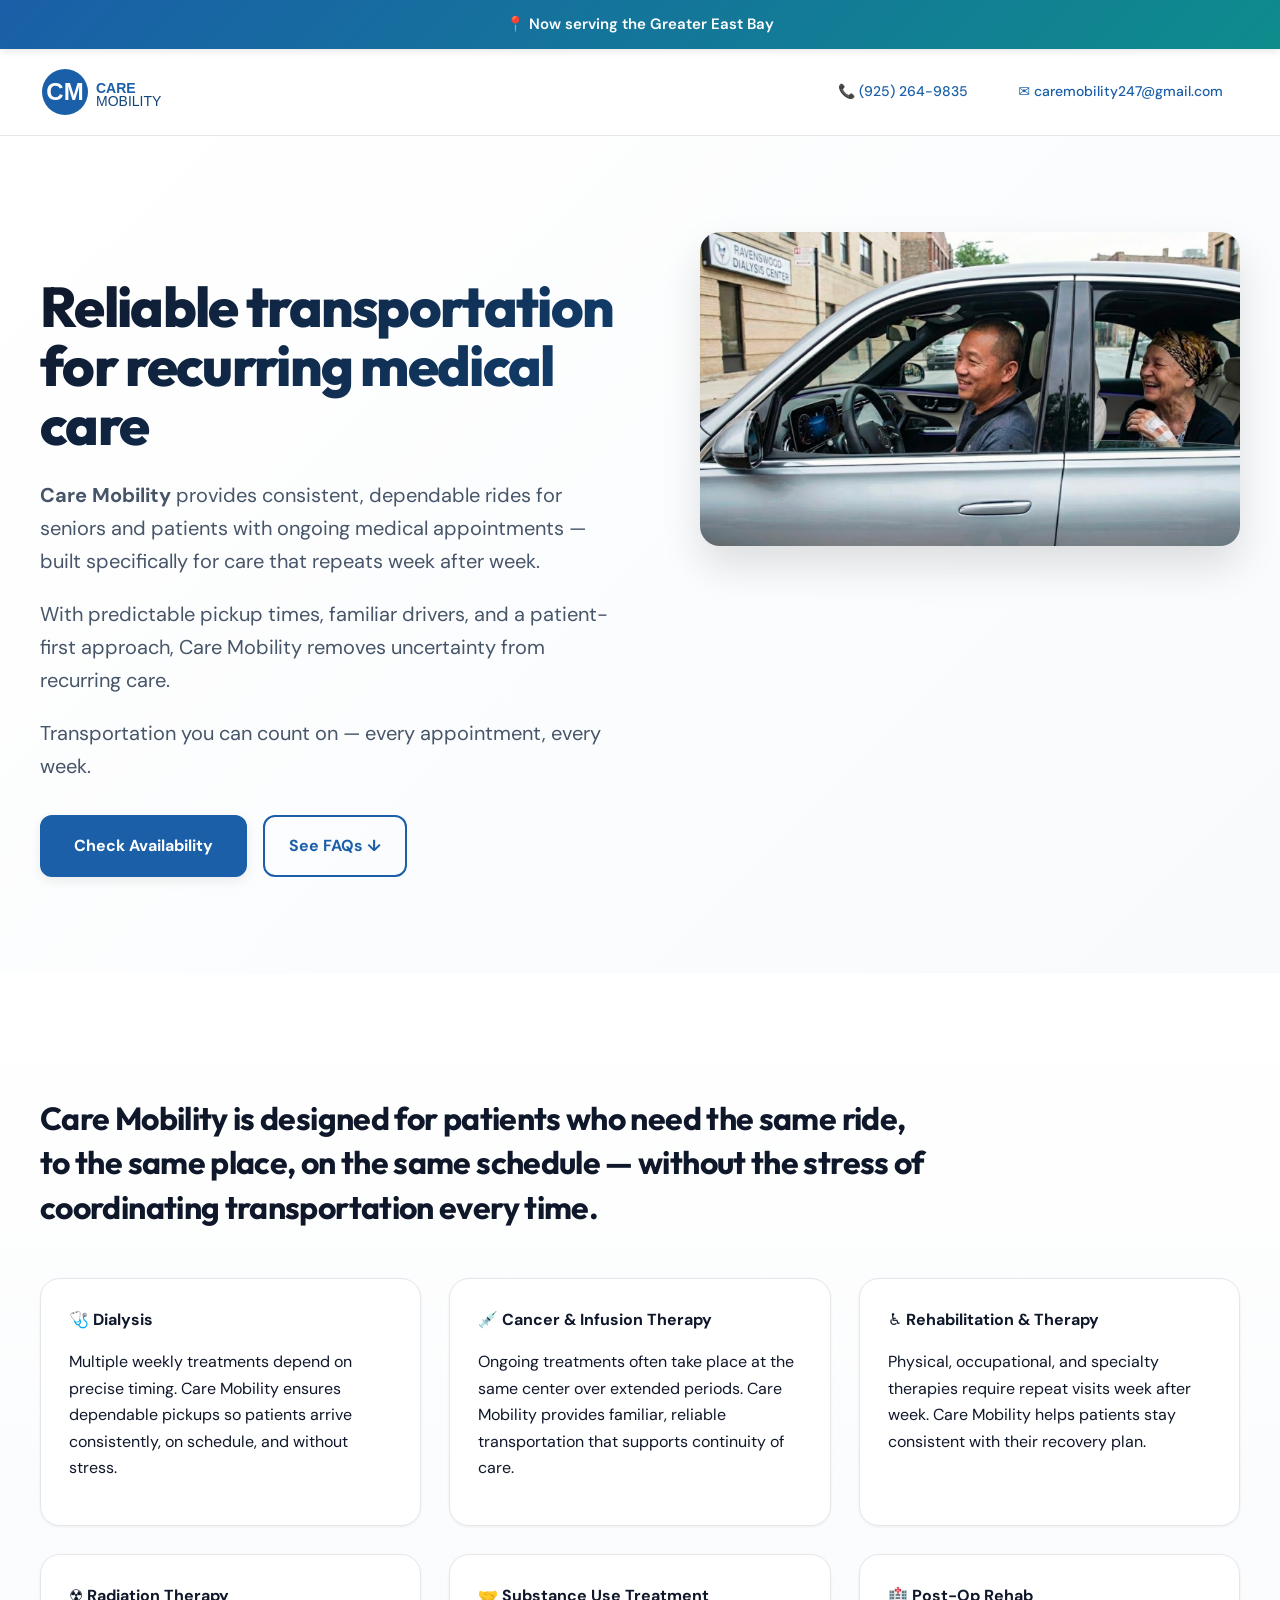
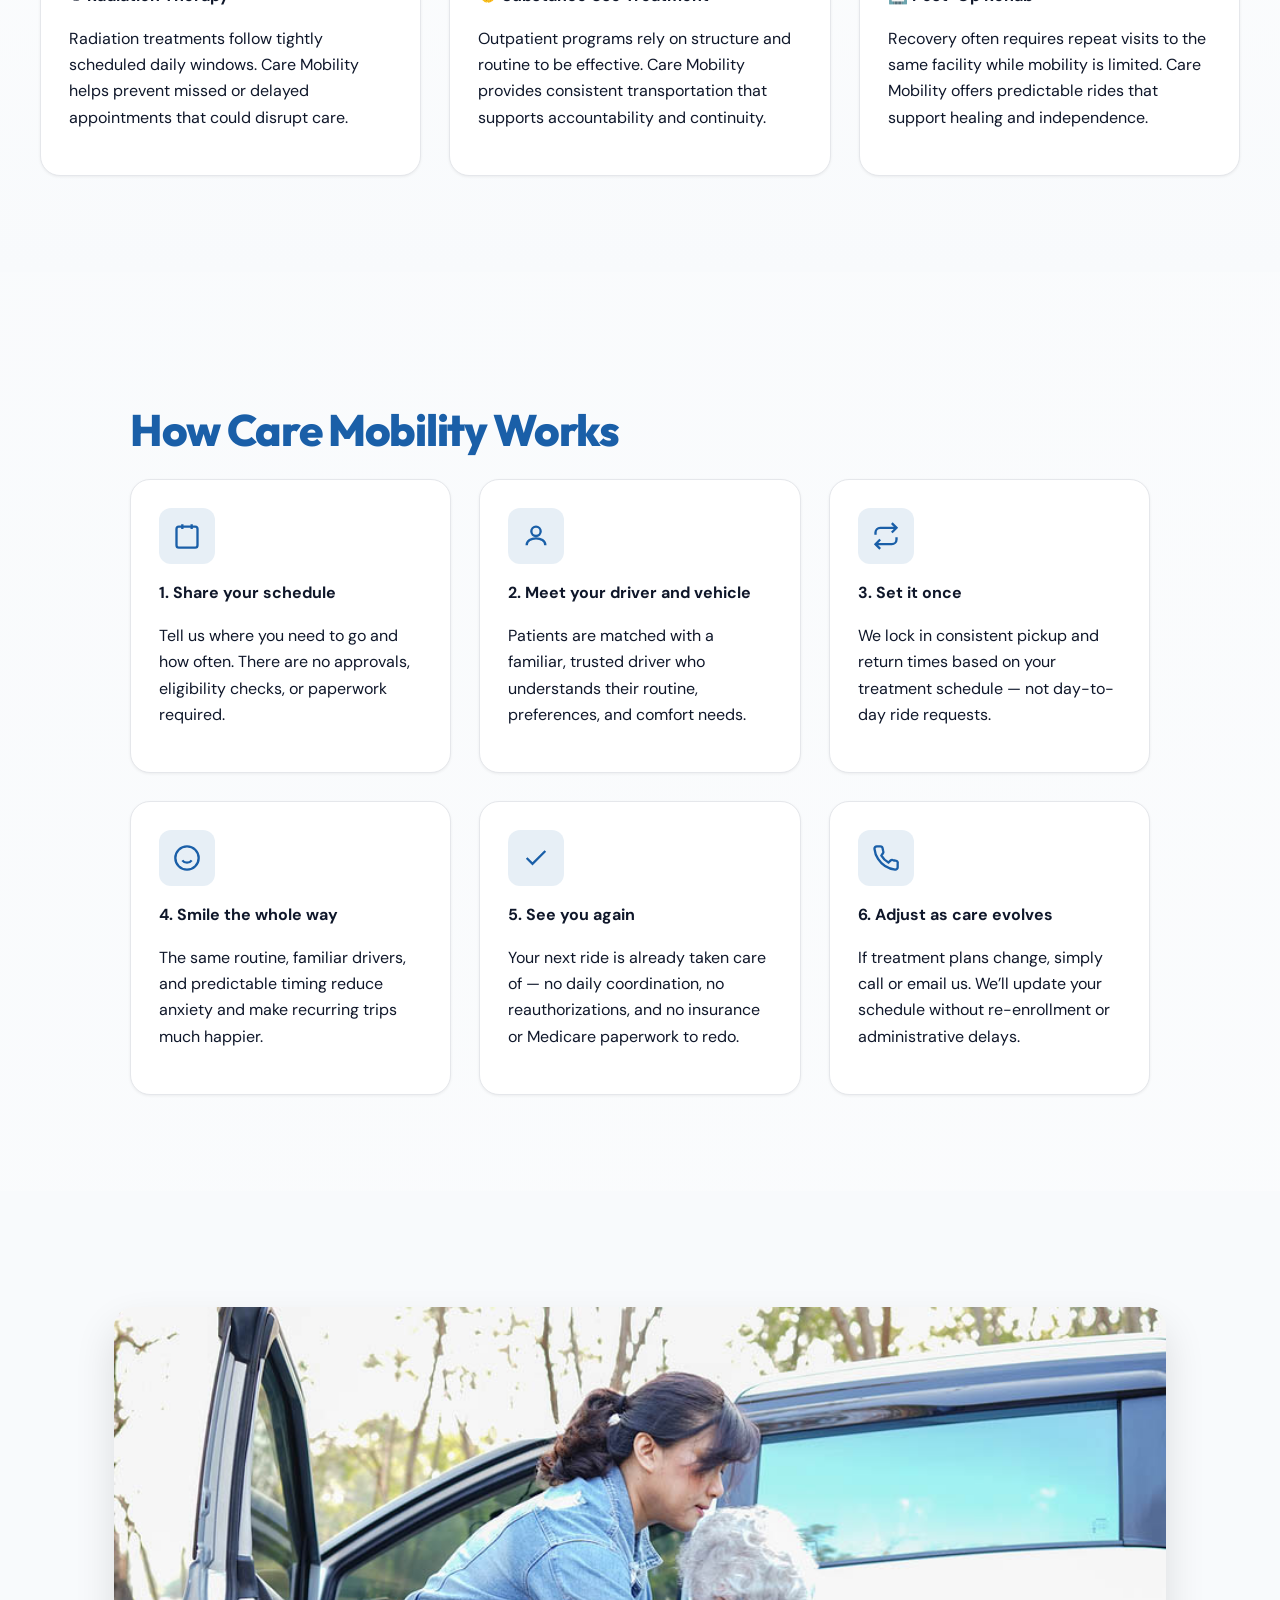
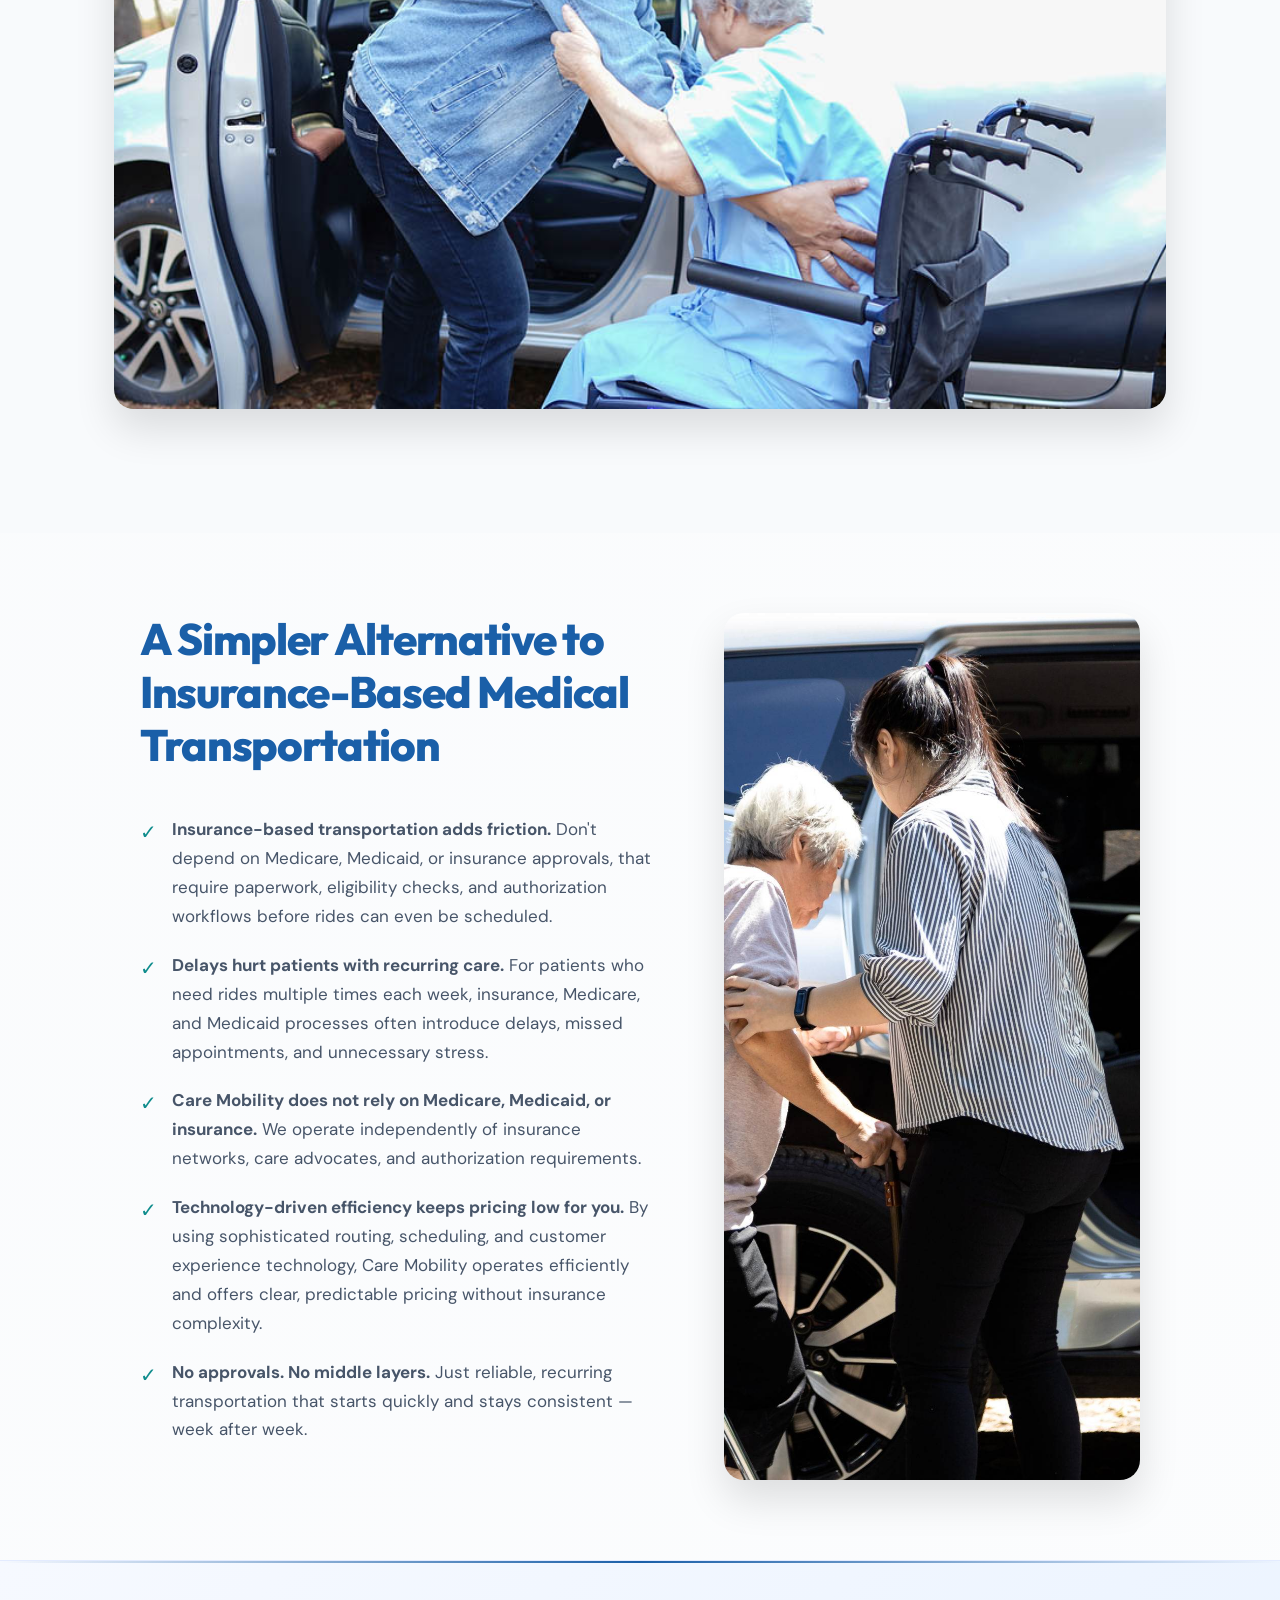
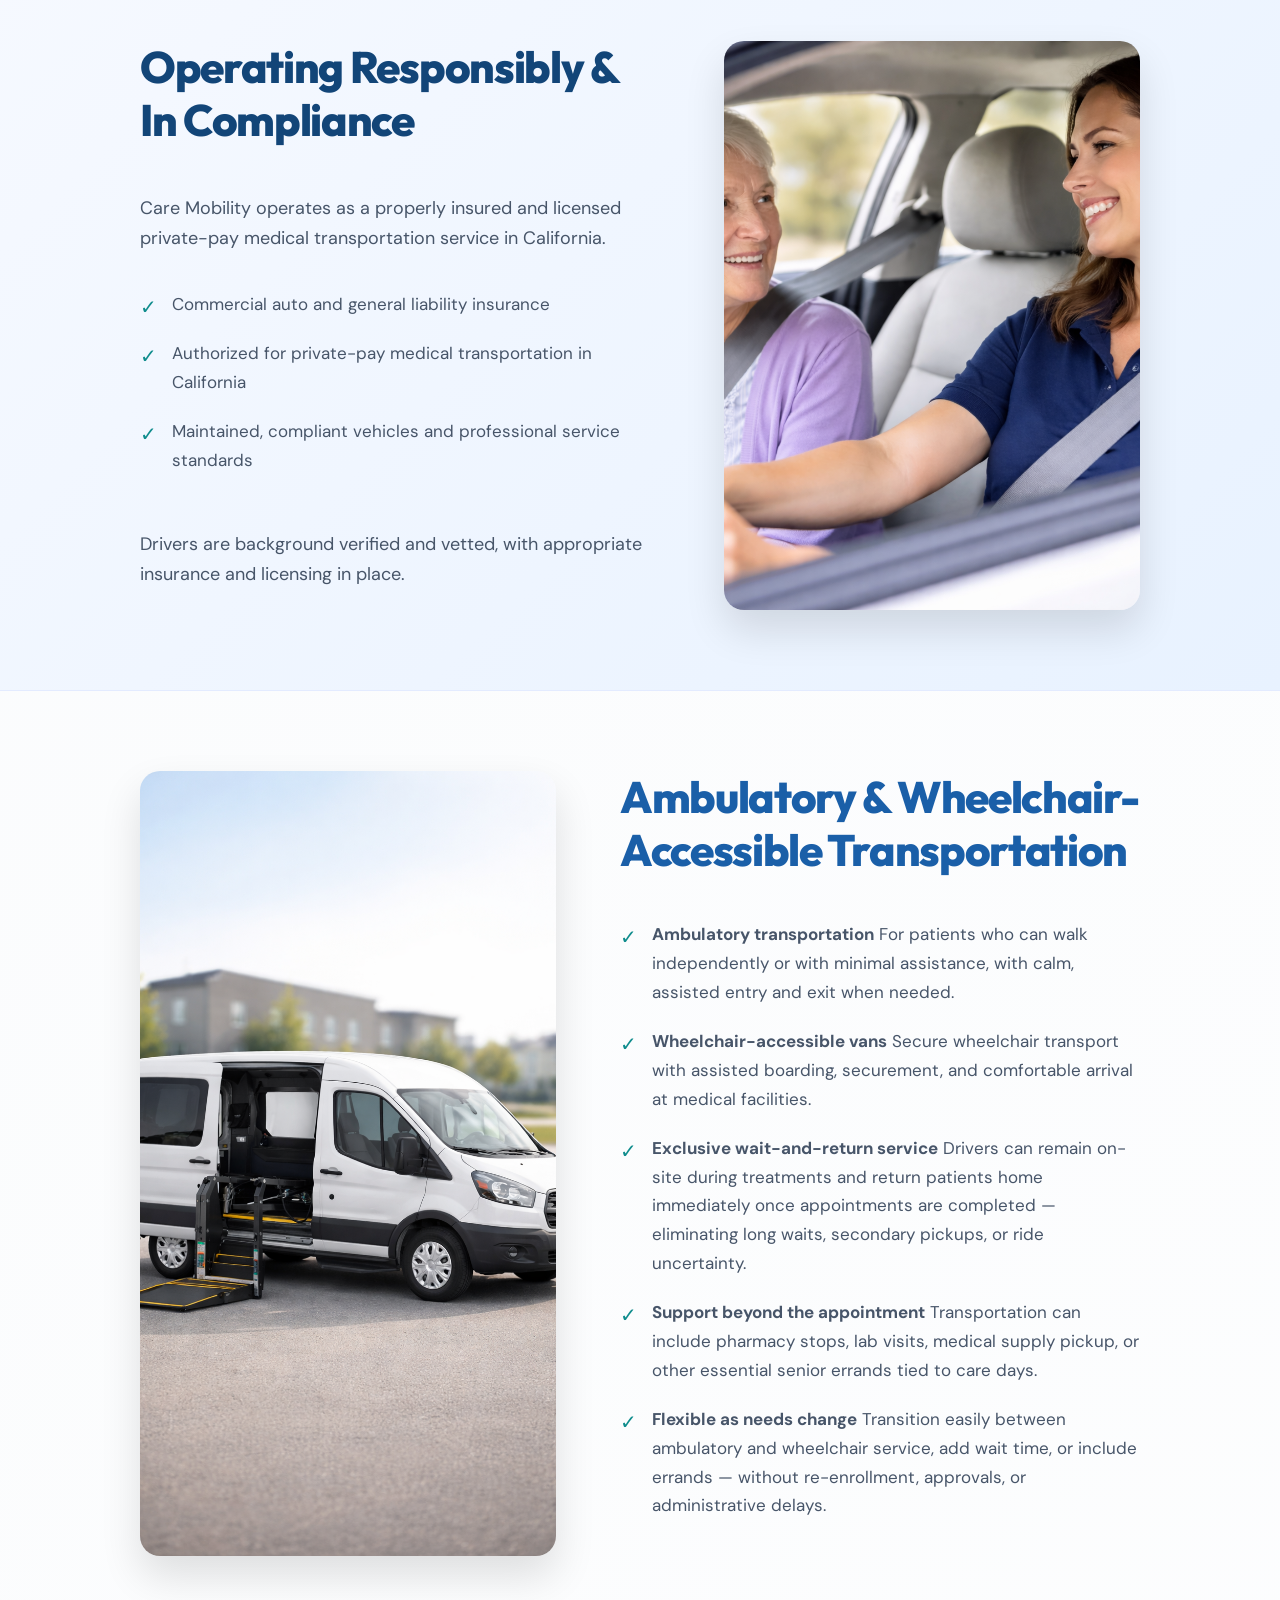
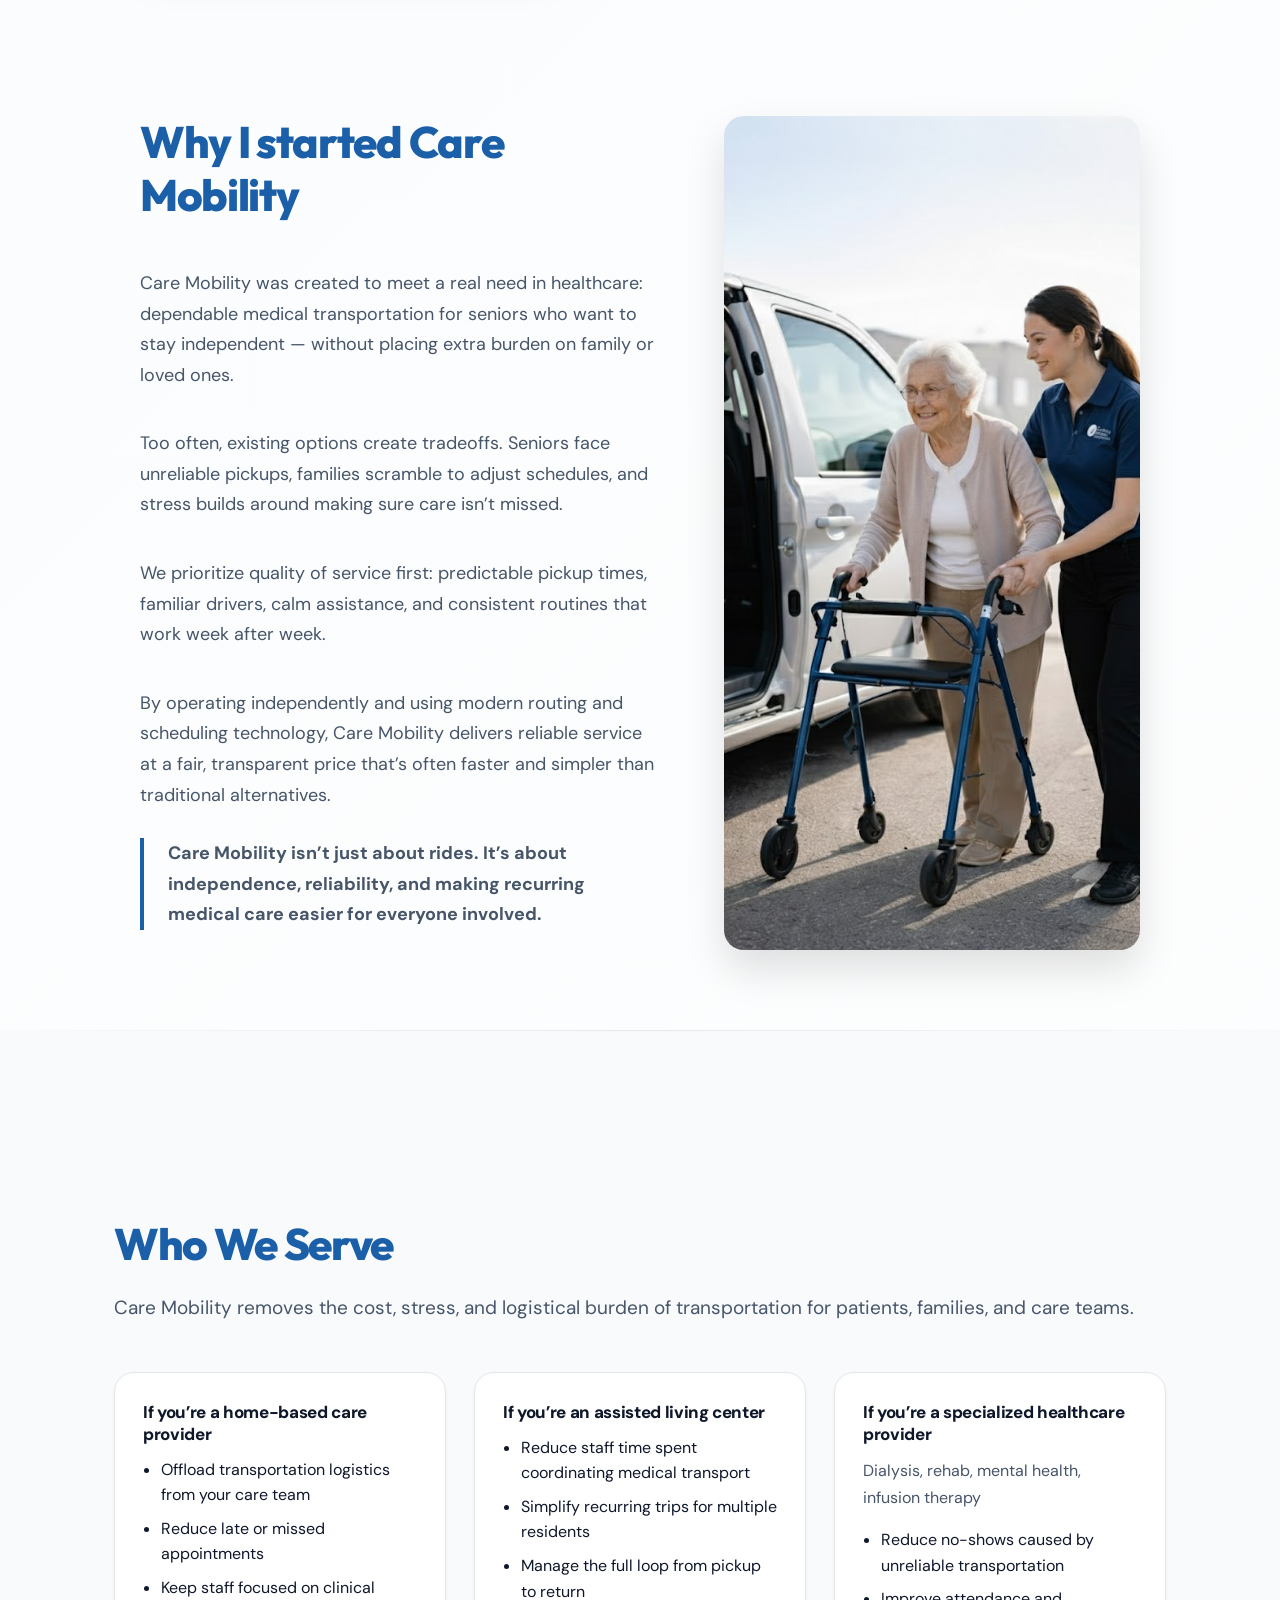
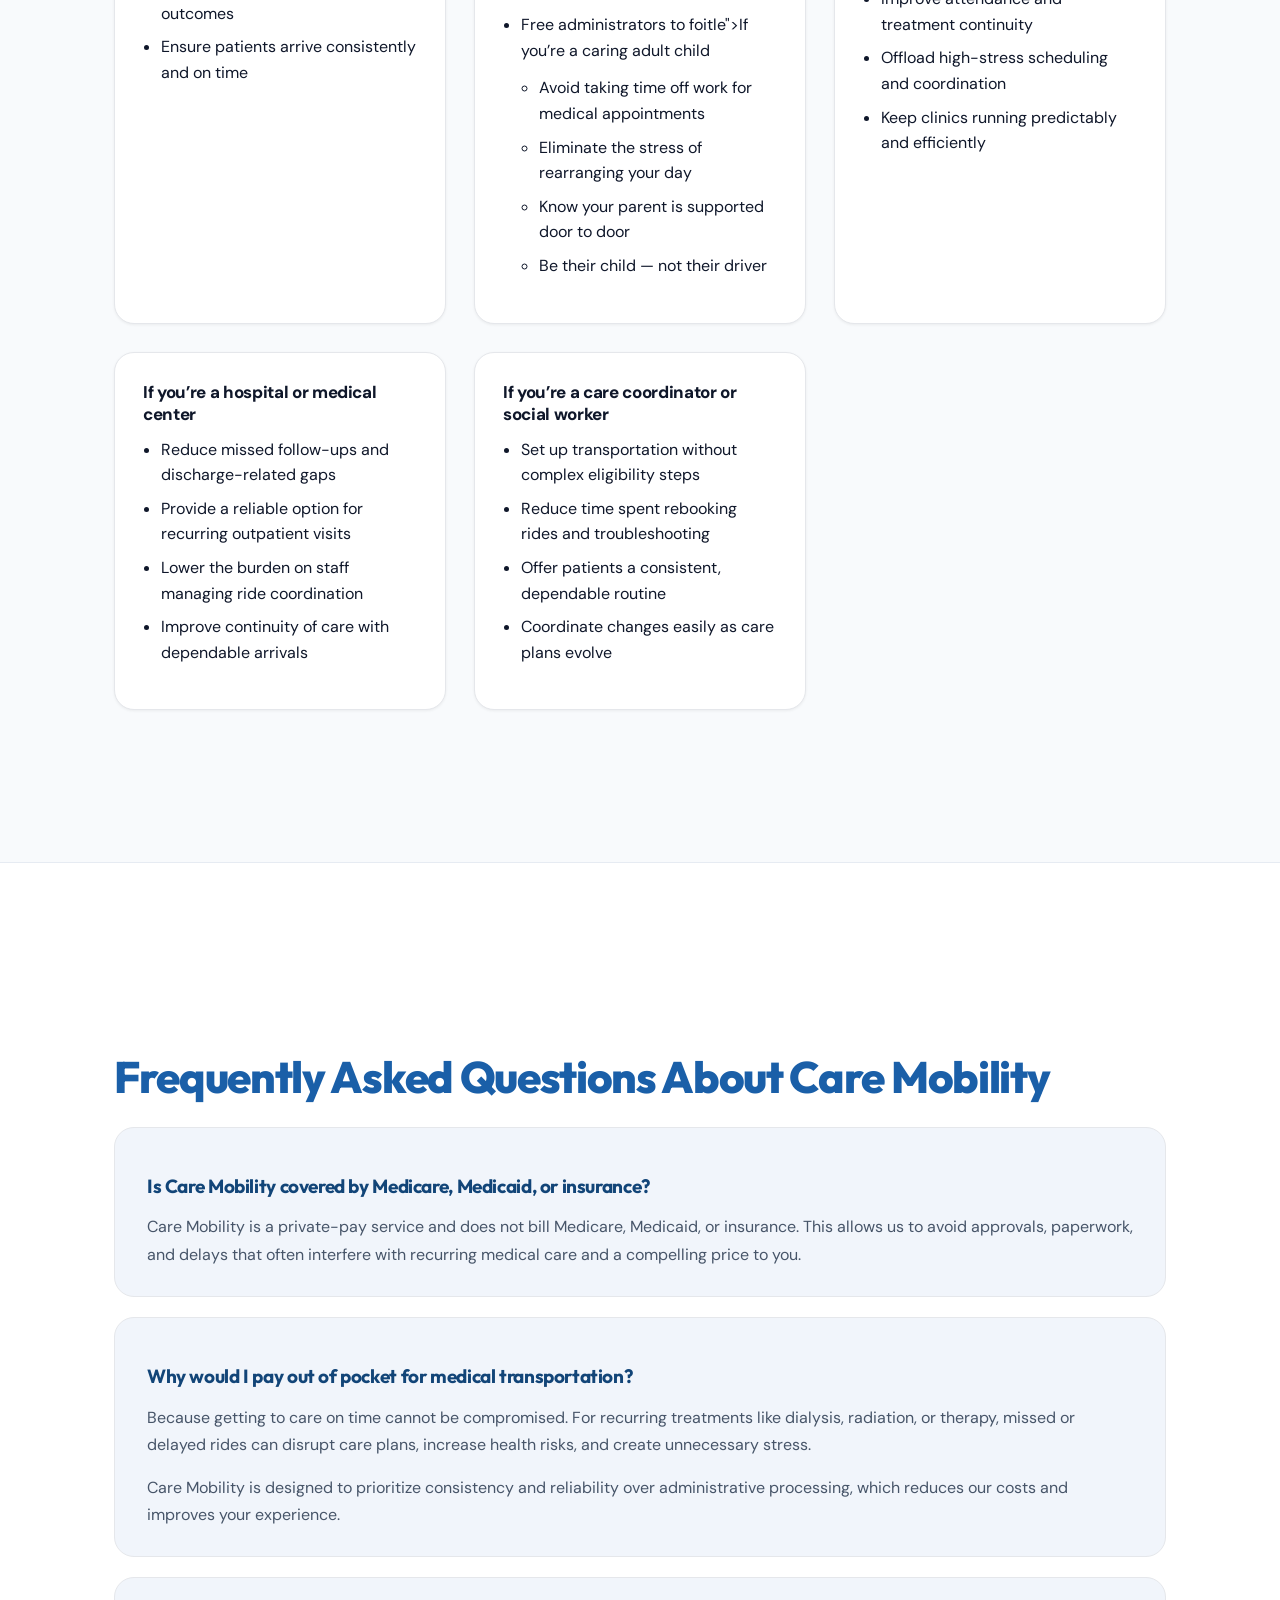
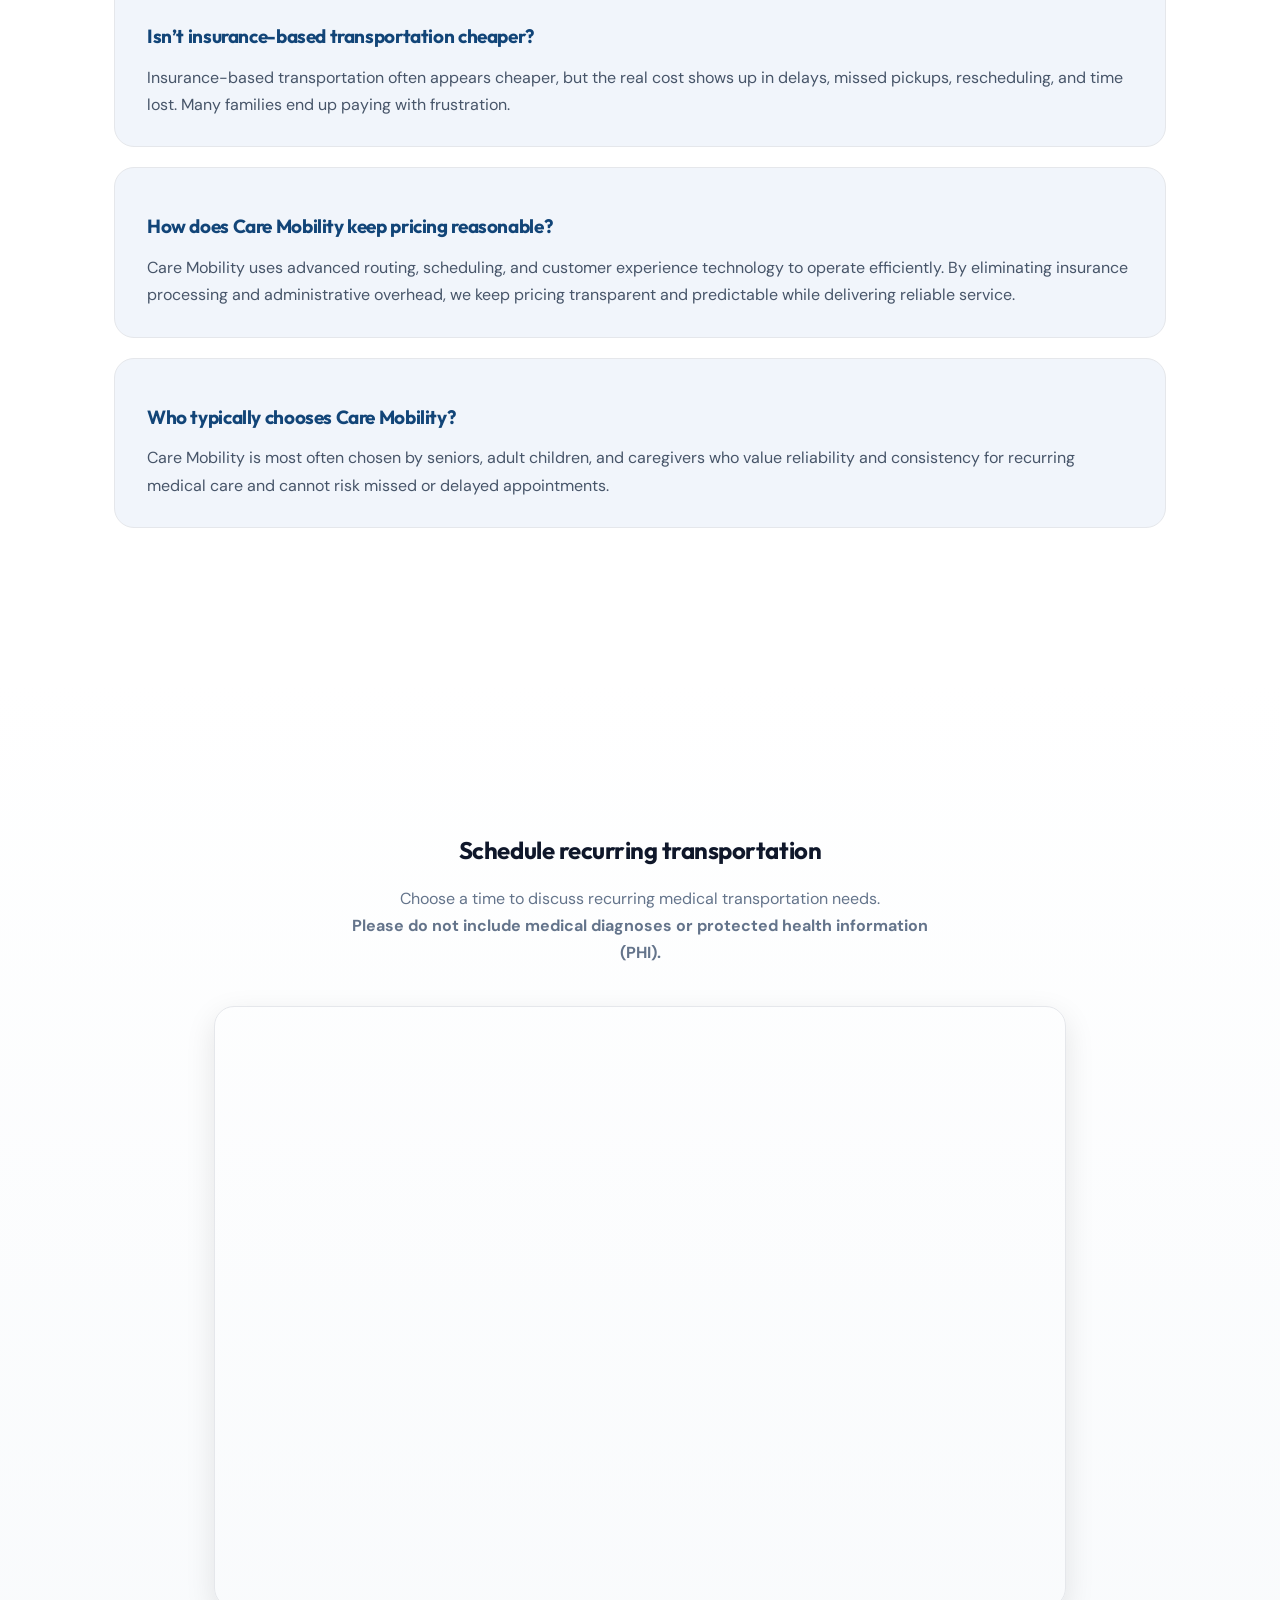
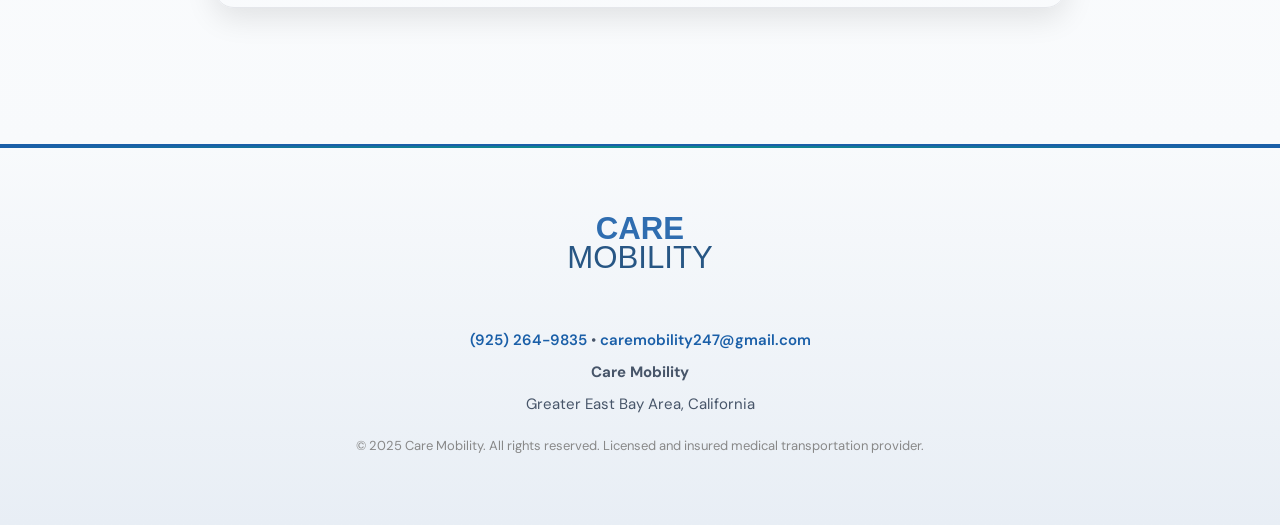
==== commit 550ed287: "edits" ====
--- a/index.html
+++ b/index.html
@@ -584,26 +584,6 @@
   </div>
 </section>
 
-
-<!-- QUOTES -->
-<section class="quote">
-  <blockquote>
-    “Reliable transportation is critical to the care we provide. Care Mobility
-    has been a trusted partner for our clients who need recurring medical
-    appointments. Their consistency, predictable scheduling, and familiar
-    drivers make a real difference for both patients and caregivers.”
-    
-    <span>— Director, Home-Based Care Services</span>
-  </blockquote>
-
-  <blockquote class="secondary-quote">
-    “Care Mobility allows our care teams to focus on the patient — not whether
-    transportation will show up. That reliability is invaluable in home-based care.”
-    
-    <span>— Operations Manager, Major Dialysis Center</span>
-  </blockquote>
-</section>
-
 <!-- SCHEDULING -->
 <div id="schedule"></div>
 
